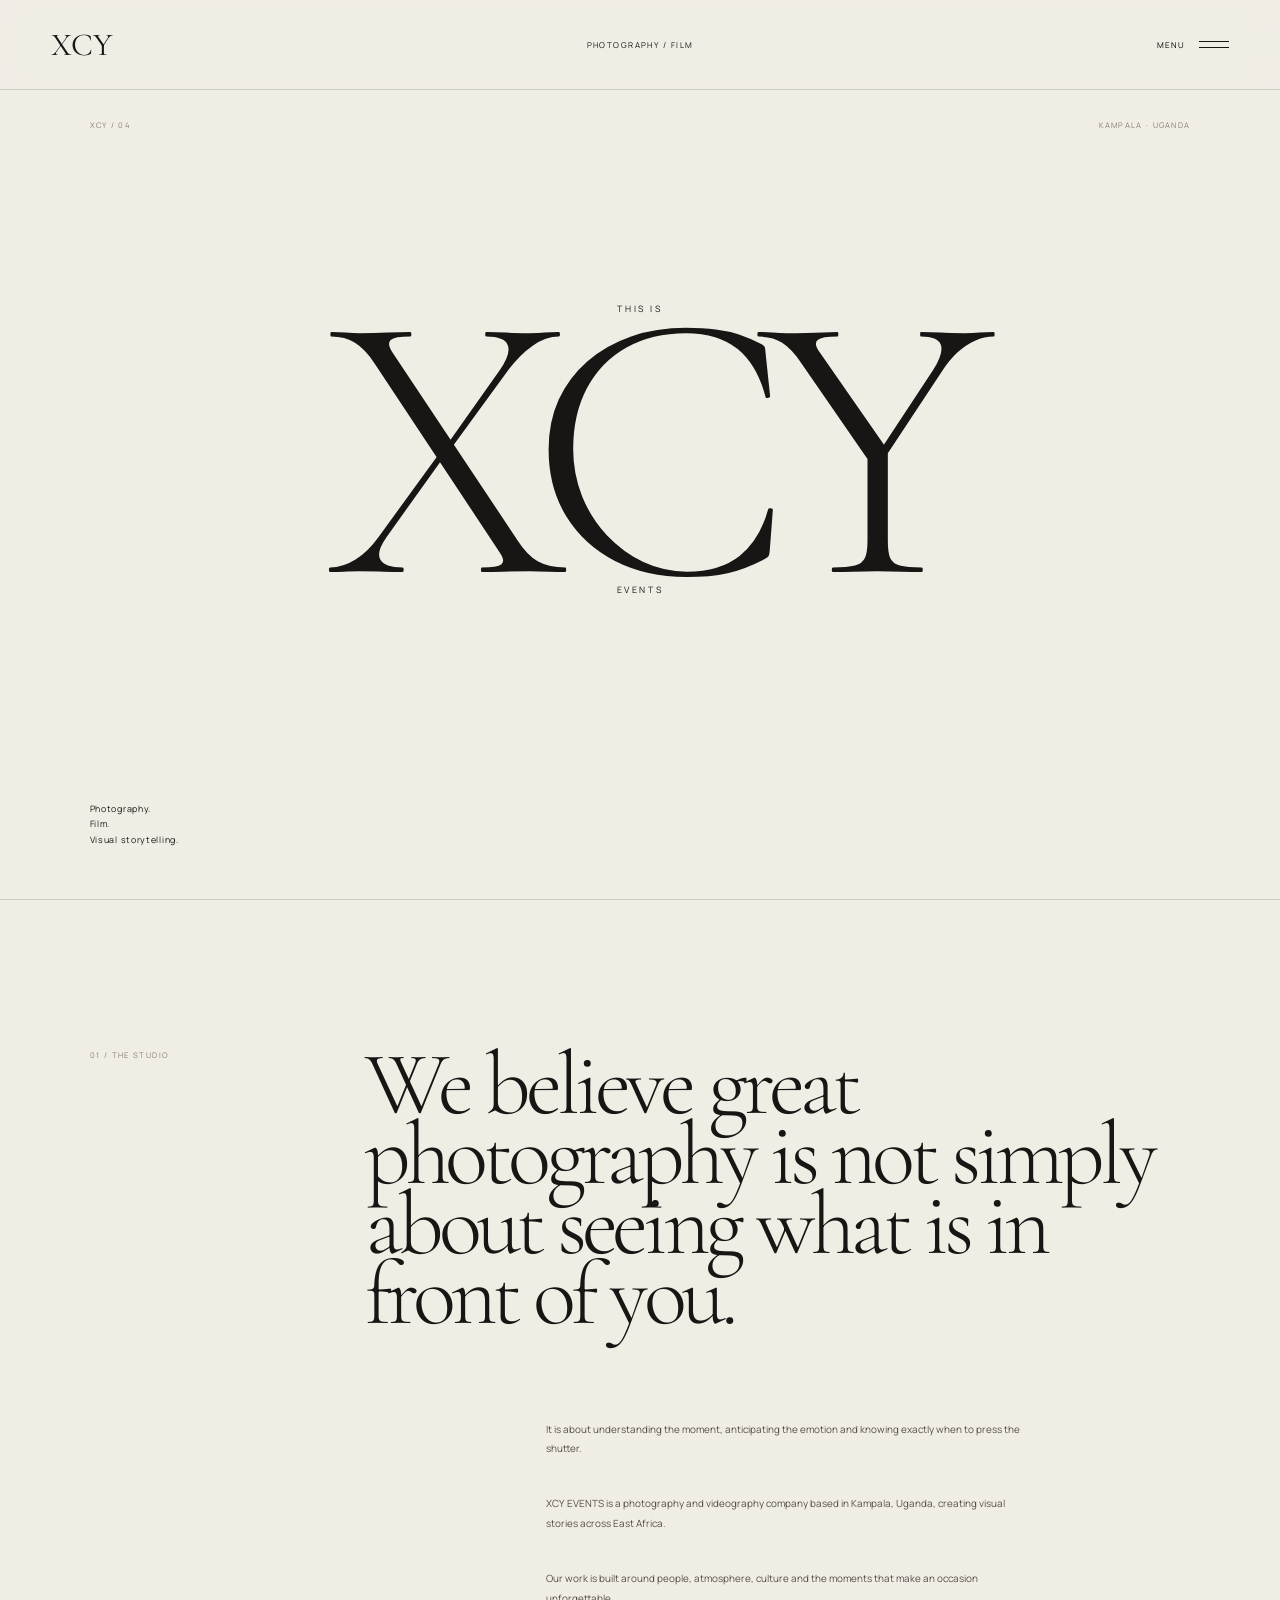
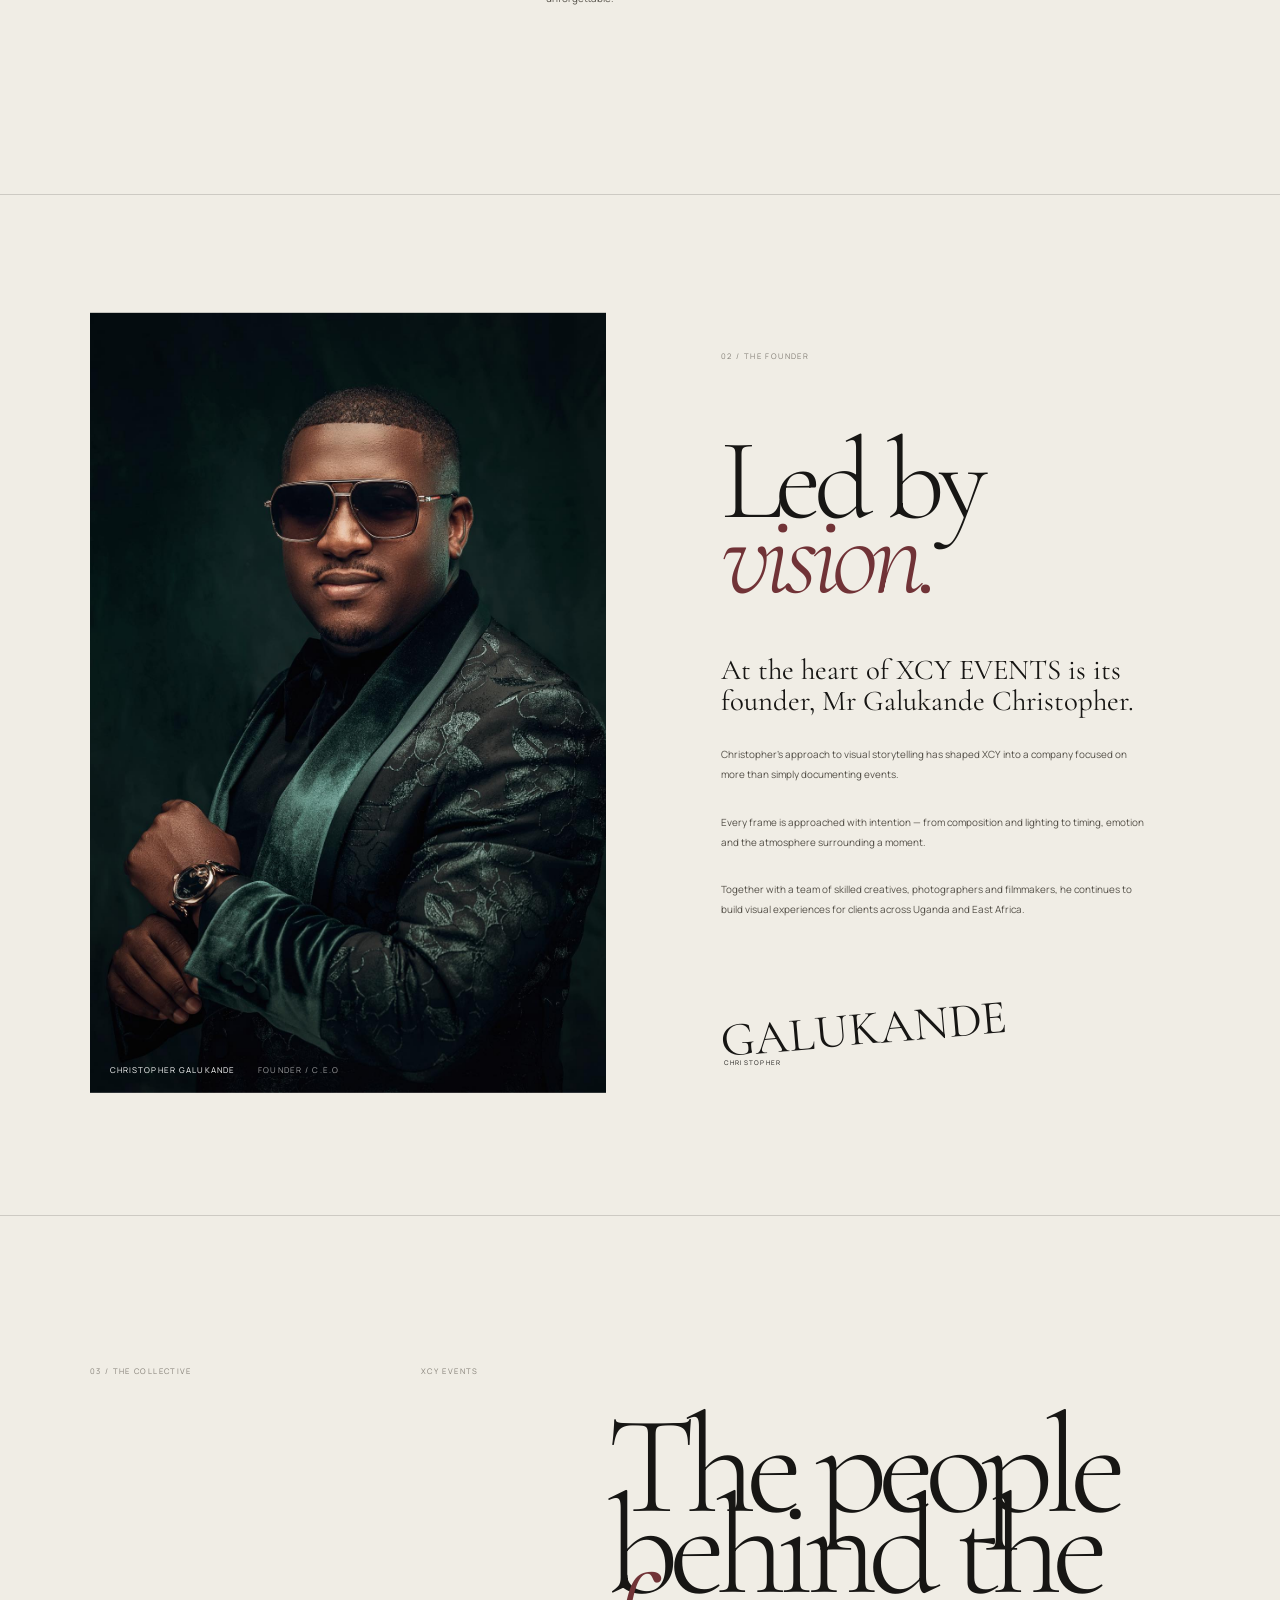
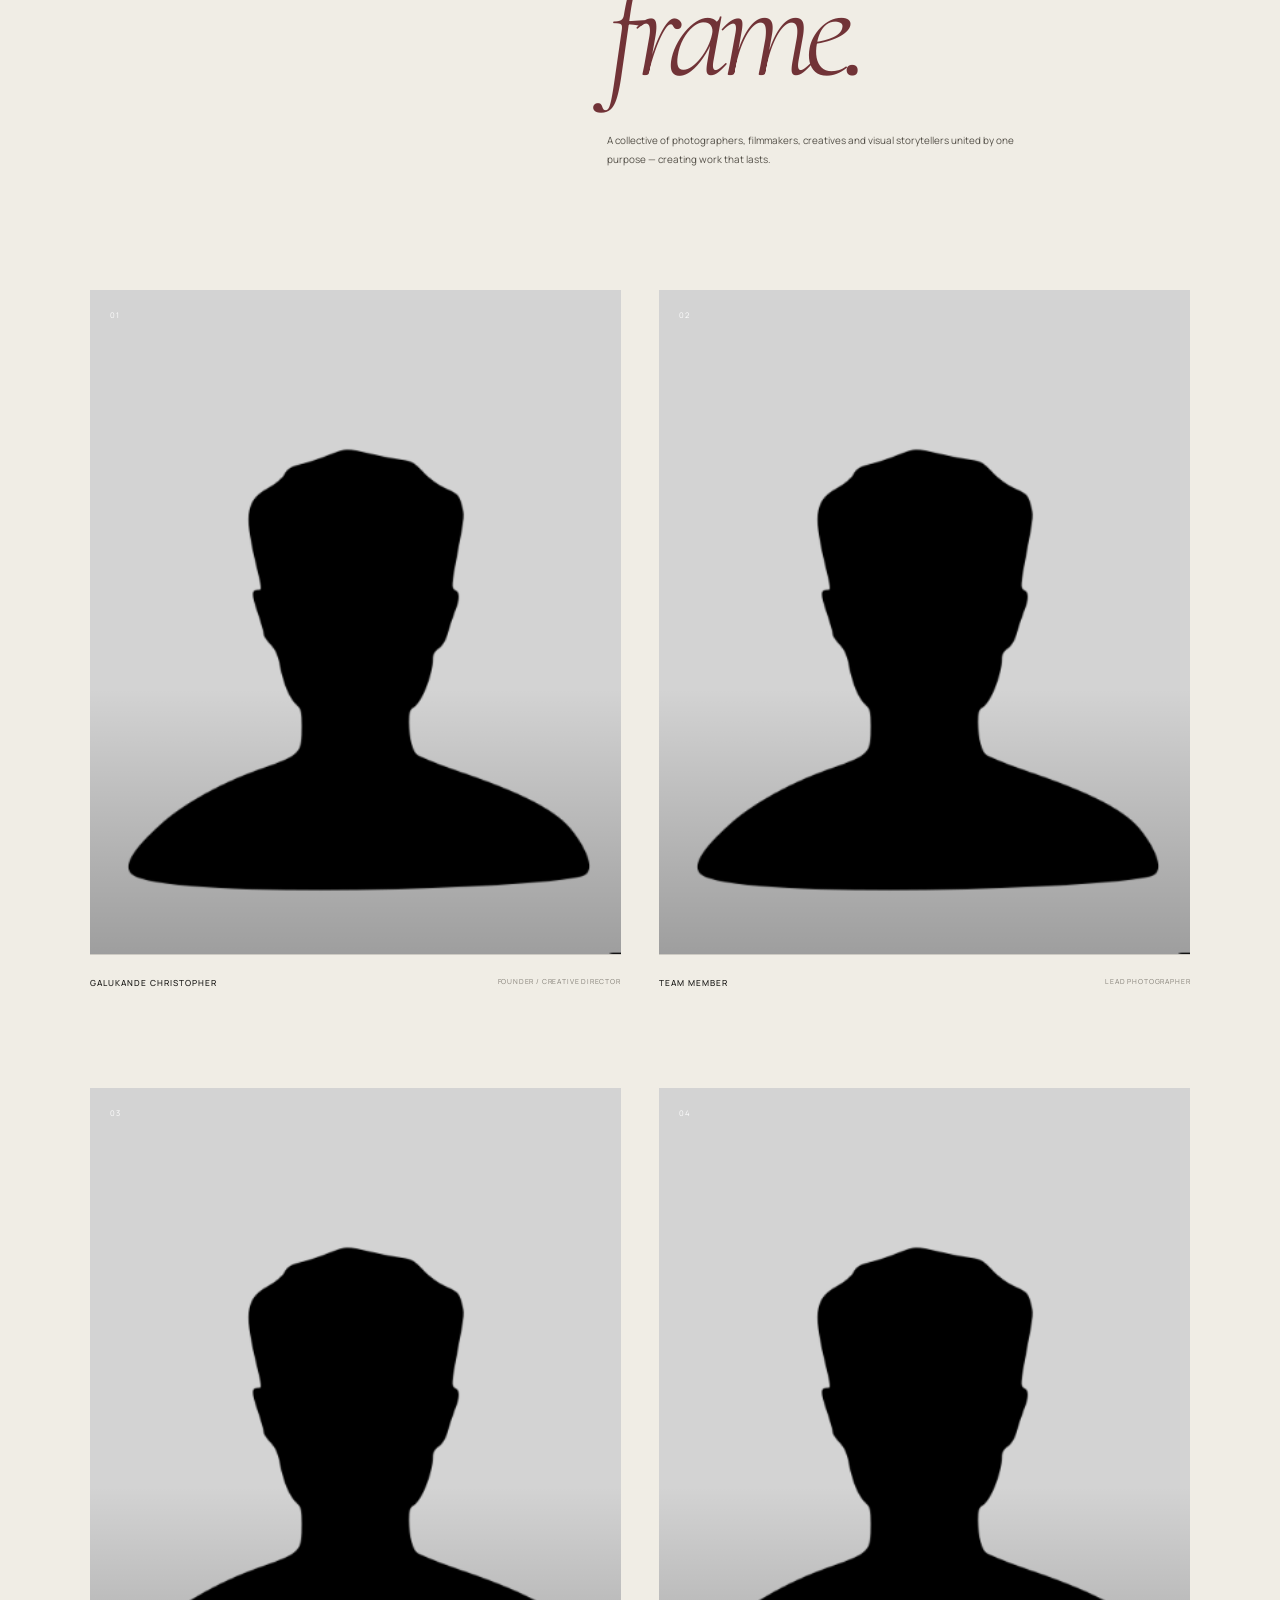
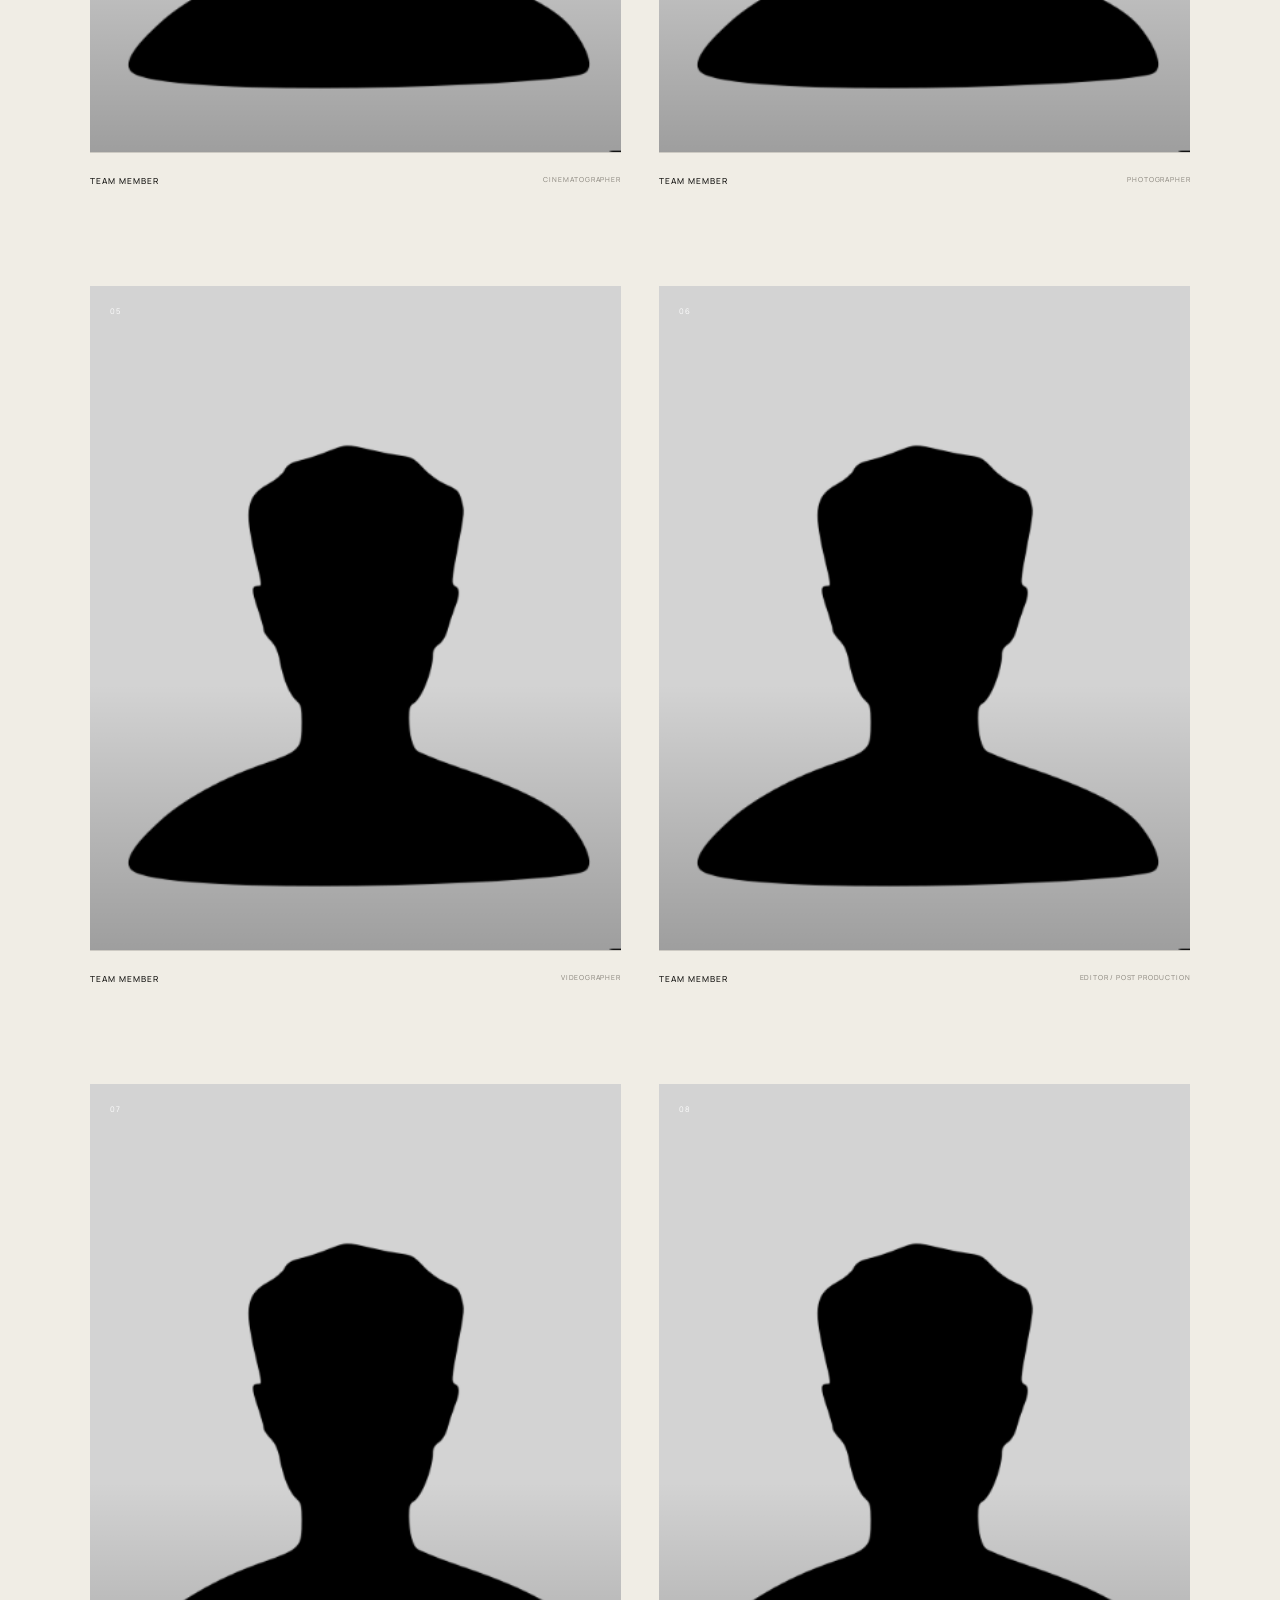
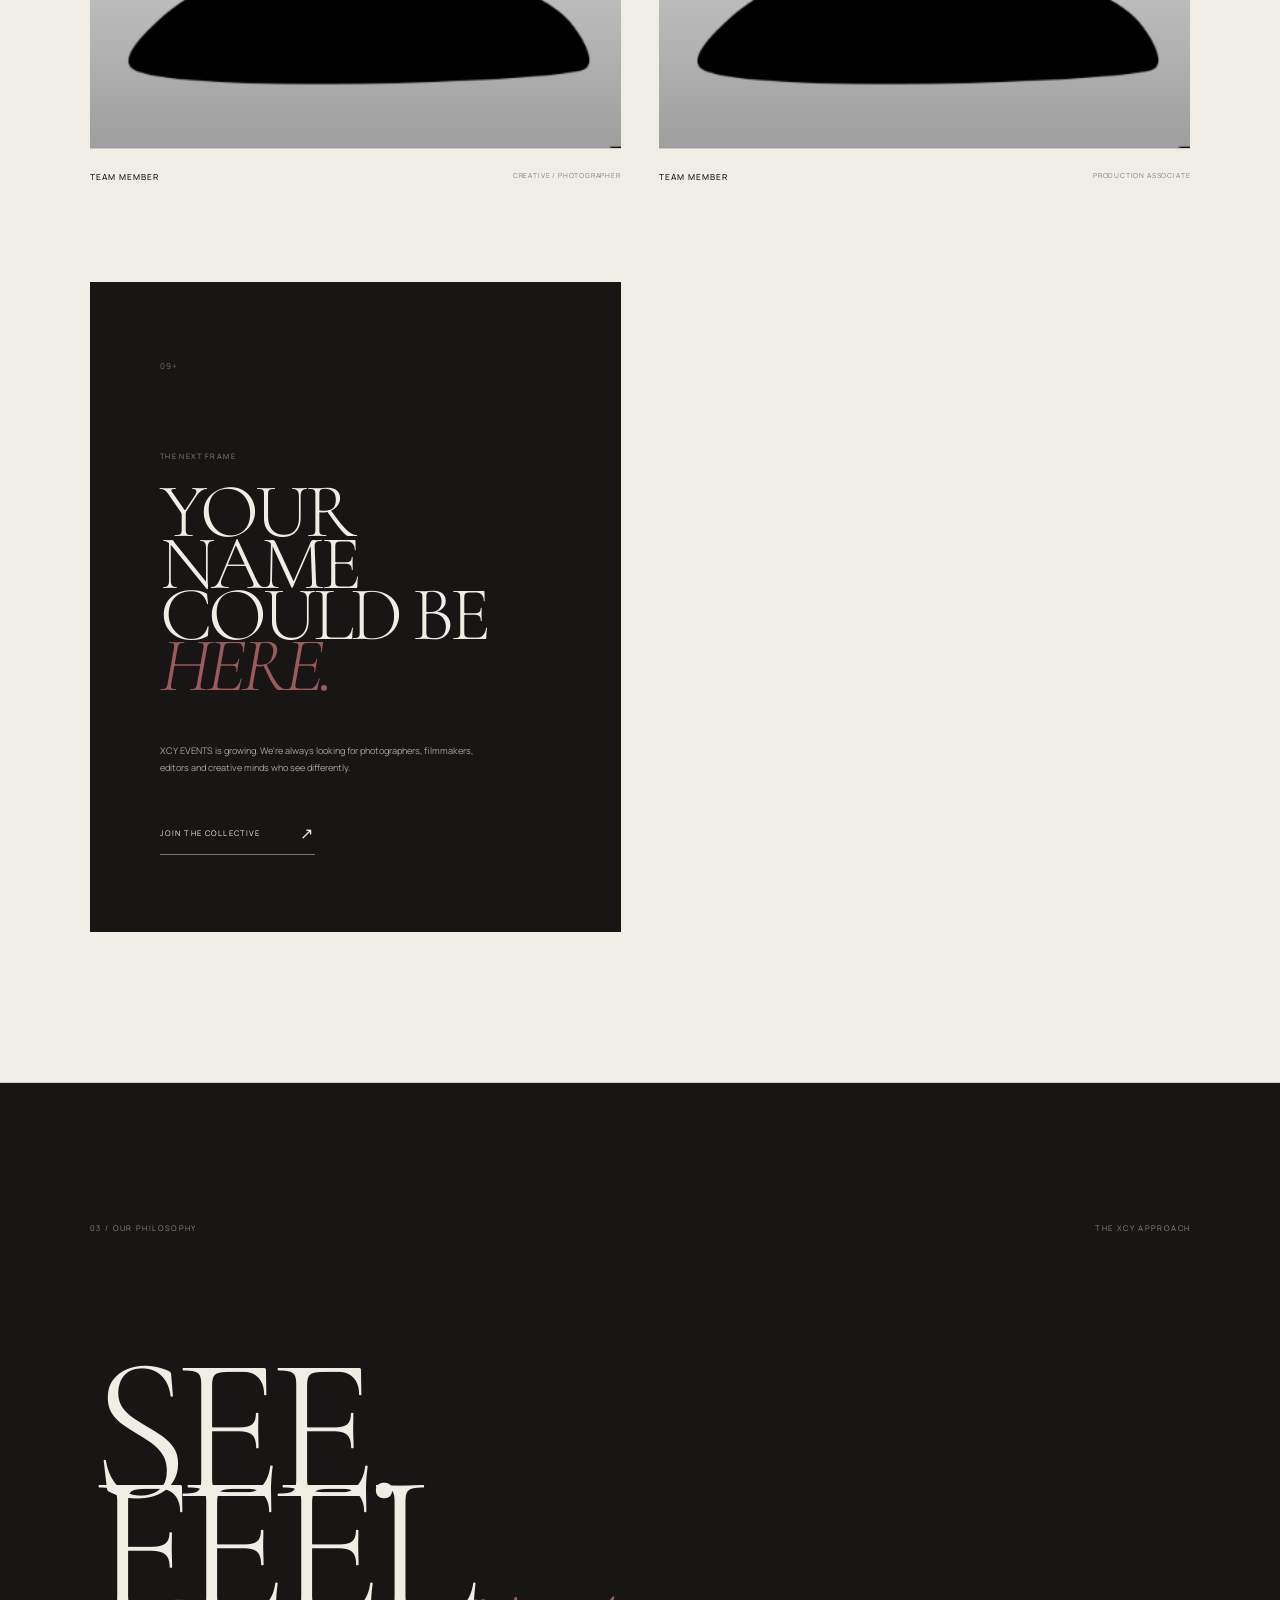
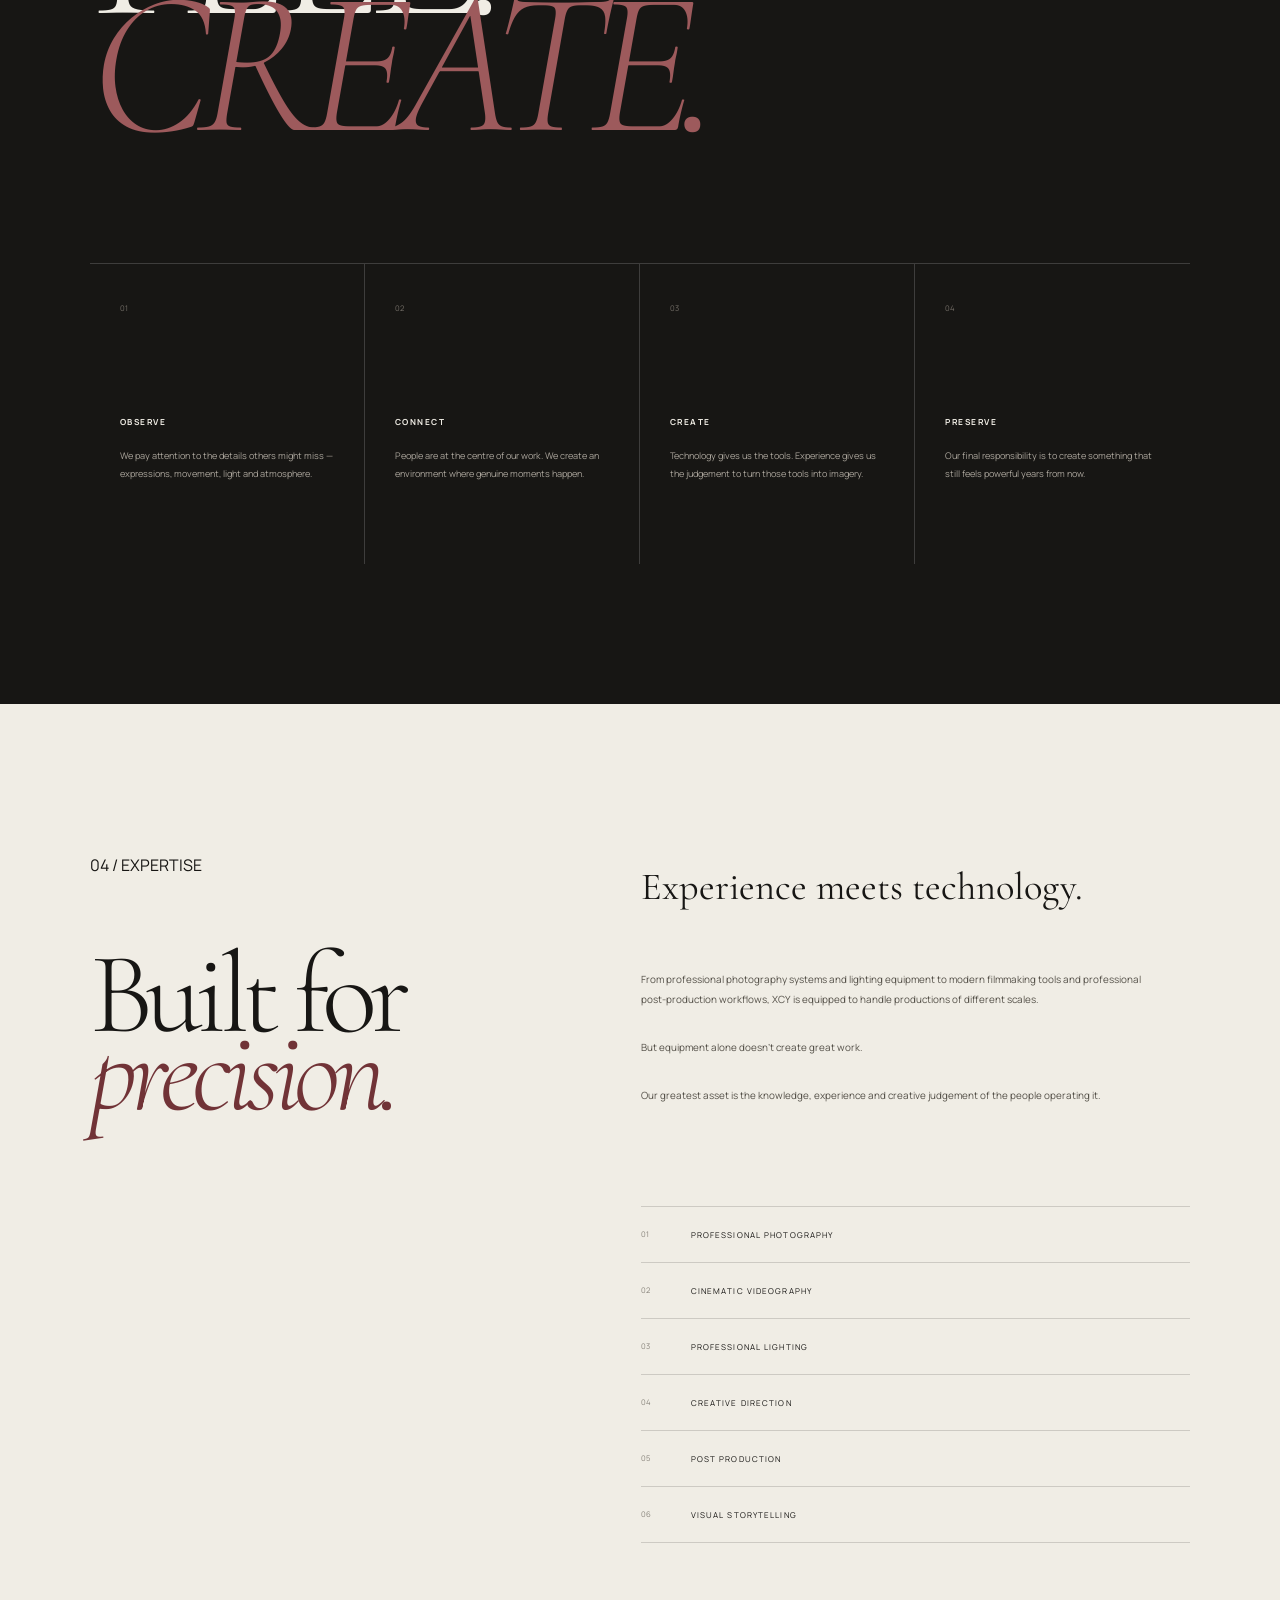
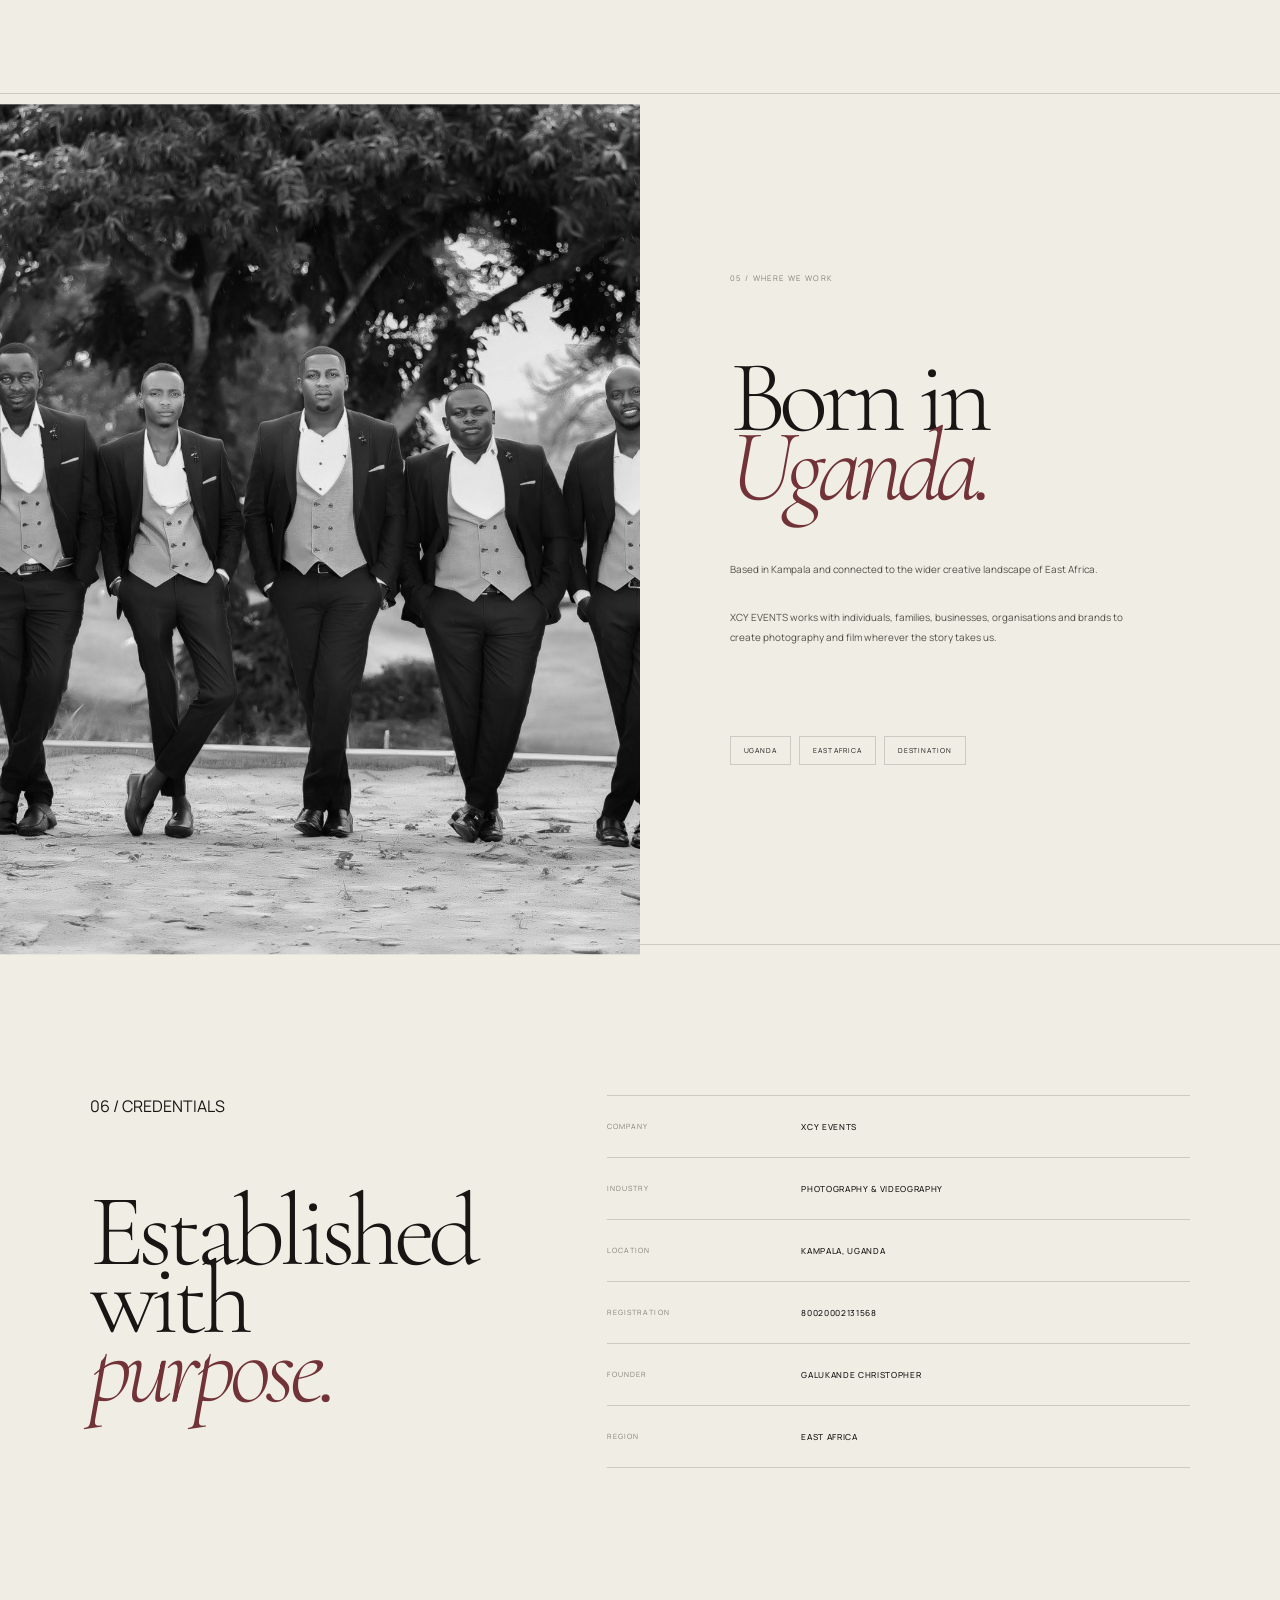
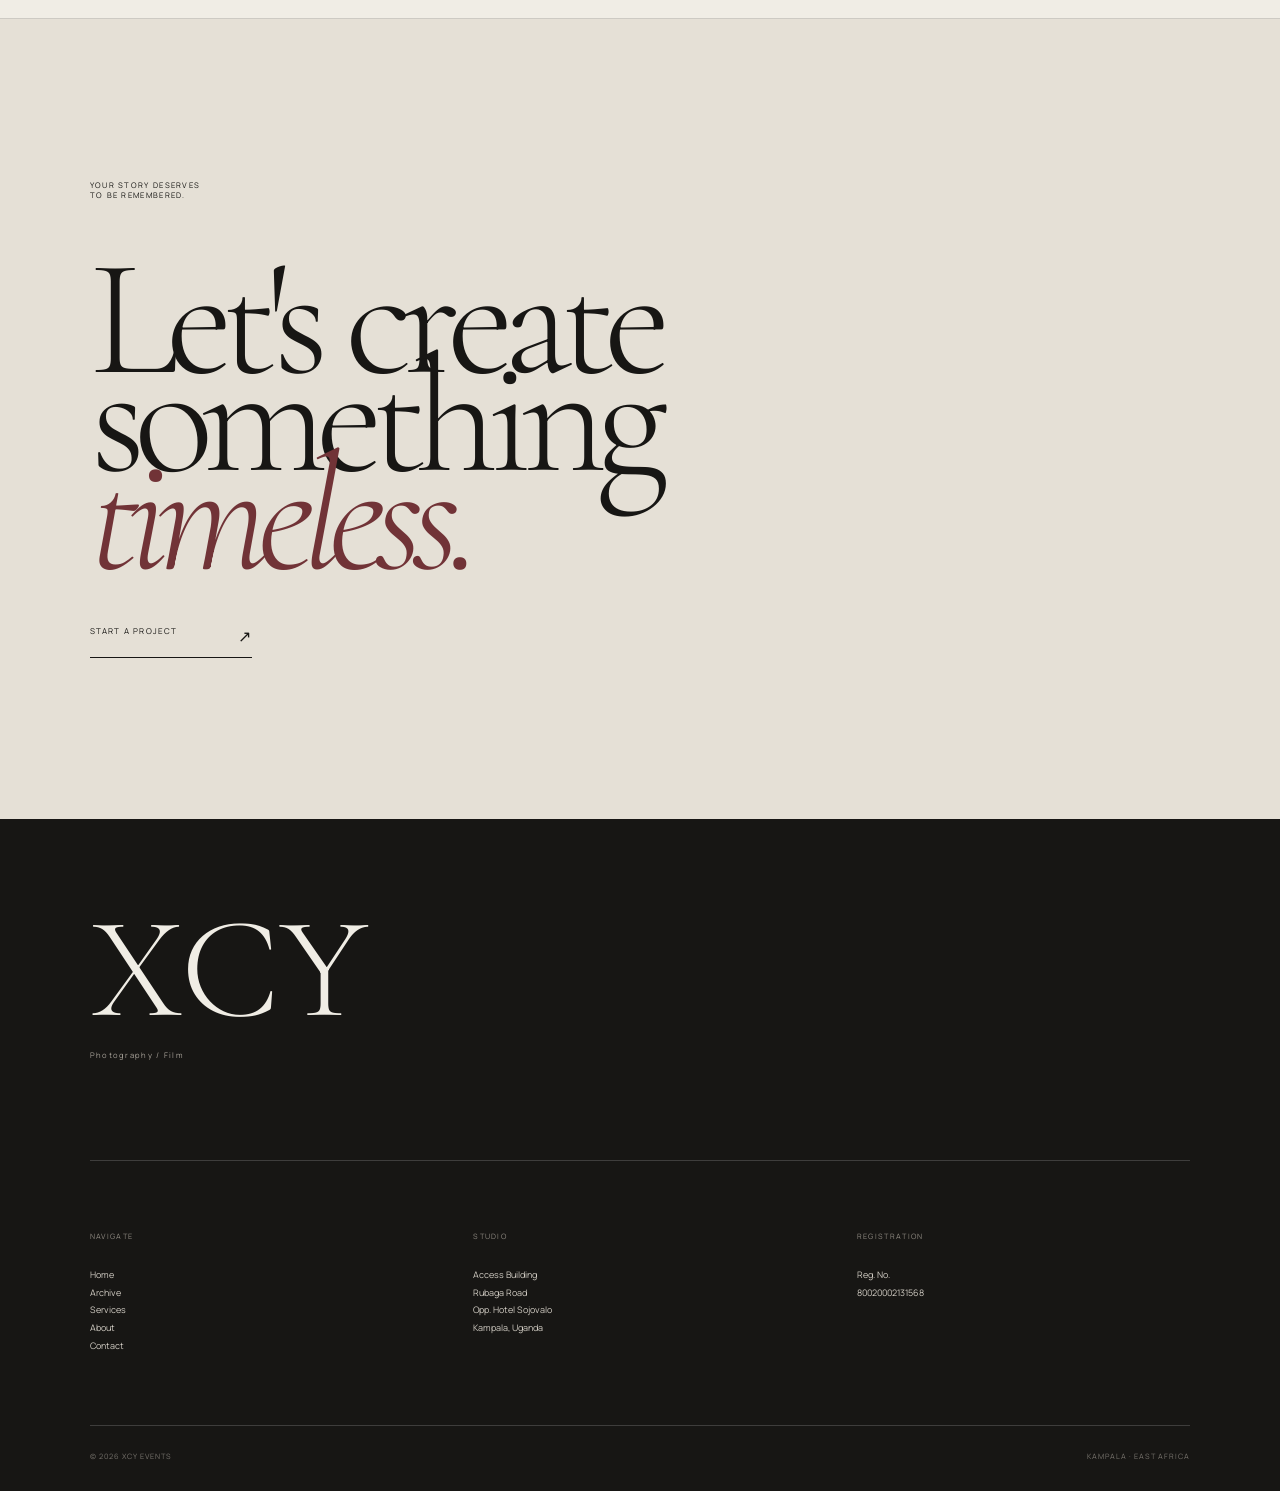
==== about.html @ 9da68d20 "Add files via upload" ====
<!DOCTYPE html>
<html lang="en">

<head>

    <meta charset="UTF-8">

    <meta
        name="viewport"
        content="width=device-width, initial-scale=1.0"
    >

    <title>XCY EVENTS — About</title>

    <meta
        name="description"
        content="Discover the story behind XCY EVENTS, a premium photography and videography company based in Kampala, Uganda and serving East Africa."
    >

    <!-- GOOGLE FONTS -->

    <link rel="preconnect" href="https://fonts.googleapis.com">

    <link
        rel="preconnect"
        href="https://fonts.gstatic.com"
        crossorigin
    >

    <link
        href="https://fonts.googleapis.com/css2?family=Cormorant+Garamond:wght@300;400;500;600&family=Manrope:wght@300;400;500;600&display=swap"
        rel="stylesheet"
    >

    <link
        rel="stylesheet"
        href="about.css"
    >

</head>


<body>


<!-- =====================================================
     HEADER
====================================================== -->

<header class="header">

    <a
        href="index.html"
        class="brand"
    >
        XCY
    </a>


    <div class="header-center">

        PHOTOGRAPHY / FILM

    </div>


    <button
        class="menu-button"
        id="menuButton"
    >

        <span>MENU</span>

        <div class="menu-icon">

            <i></i>
            <i></i>

        </div>

    </button>

</header>



<!-- =====================================================
     MENU
====================================================== -->

<div
    class="menu-panel"
    id="menuPanel"
>

    <div class="menu-inner">


        <div class="menu-top">

            <span>
                XCY EVENTS
            </span>


            <button id="closeMenu">

                CLOSE ×

            </button>

        </div>



        <nav>

            <a href="index.html">

                <small>01</small>

                Home

            </a>


            <a href="work.html">

                <small>02</small>

                Archive

            </a>


            <a href="services.html">

                <small>03</small>

                Services

            </a>


            <a href="about.html">

                <small>04</small>

                About

            </a>


            <a href="contact.html">

                <small>05</small>

                Contact

            </a>

        </nav>



        <div class="menu-bottom">

            <span>
                KAMPALA · UGANDA
            </span>


            <span>
                EAST AFRICA
            </span>

        </div>

    </div>

</div>



<main>


<!-- =====================================================
     HERO
====================================================== -->

<section class="about-hero">


    <div class="hero-index">

        XCY / 04

    </div>



    <div class="hero-location">

        KAMPALA · UGANDA

    </div>



    <div class="hero-title">

        <span>
            THIS IS
        </span>


        <h1>

            XCY

        </h1>


        <span>
            EVENTS

        </span>

    </div>



    <div class="hero-caption">

        <p>

            Photography.
            <br>

            Film.
            <br>

            Visual storytelling.

        </p>

    </div>


</section>



<!-- =====================================================
     STATEMENT
====================================================== -->

<section class="statement">


    <div class="statement-label">

        01 / THE STUDIO

    </div>


    <div class="statement-content">

        <p class="statement-lead">

            We believe great photography
            is not simply about seeing
            what is in front of you.

        </p>


        <p>

            It is about understanding the
            moment, anticipating the emotion
            and knowing exactly when to press
            the shutter.

        </p>


        <p>

            XCY EVENTS is a photography and
            videography company based in
            Kampala, Uganda, creating visual
            stories across East Africa.

        </p>


        <p>

            Our work is built around people,
            atmosphere, culture and the
            moments that make an occasion
            unforgettable.

        </p>

    </div>

</section>



<!-- =====================================================
     FOUNDER
====================================================== -->

<section class="founder">


    <div class="founder-image">

        <img
            src="images/galukande.jpg"
            alt="Christopher Galukande — Founder of XCY Events"
            loading="lazy"
        >


        <div class="image-caption">

            CHRISTOPHER GALUKANDE
            <span>
                FOUNDER / C.E.O
            </span>

        </div>

    </div>



    <div class="founder-copy">


        <span class="section-label">

            02 / THE FOUNDER

        </span>


        <h2>

            Led by
            <br>

            <em>vision.</em>

        </h2>


        <p class="founder-intro">

            At the heart of XCY EVENTS is
            its founder, Mr Galukande
            Christopher.

        </p>


        <p>

            Christopher's approach to visual
            storytelling has shaped XCY into
            a company focused on more than
            simply documenting events.

        </p>


        <p>

            Every frame is approached with
            intention — from composition and
            lighting to timing, emotion and
            the atmosphere surrounding a
            moment.

        </p>


        <p>

            Together with a team of skilled
            creatives, photographers and
            filmmakers, he continues to build
            visual experiences for clients
            across Uganda and East Africa.

        </p>


        <div class="founder-signature">

            GALUKANDE
            <span>
                CHRISTOPHER
            </span>

        </div>

    </div>

</section>















<!-- =====================================================
     THE TEAM
====================================================== -->

<section class="team">

    <div class="team-heading">

        <div class="team-heading-top">

            <span>
                03 / THE COLLECTIVE
            </span>

            <span>
                XCY EVENTS
            </span>

        </div>

        <h2>
            The people
            <br>
            behind the
            <br>
            <em>frame.</em>
        </h2>

        <p>
            A collective of photographers, filmmakers,
            creatives and visual storytellers united by
            one purpose — creating work that lasts.
        </p>

    </div>


    <div class="team-grid">


        <!-- MEMBER 01 -->

        <article class="team-member">

            <div class="team-photo">

                <img
                    src="images/person.png"
                    alt="XCY Events team member"
                    loading="lazy"
                >

                <span class="team-number">
                    01
                </span>

            </div>

            <div class="team-info">

                <h3>
                    GALUKANDE CHRISTOPHER
                </h3>

                <span>
                    FOUNDER / CREATIVE DIRECTOR
                </span>

            </div>

        </article>



        <!-- MEMBER 02 -->

        <article class="team-member">

            <div class="team-photo">

                <img
                    src="images/person.png"
                    alt="XCY Events team member"
                    loading="lazy"
                >

                <span class="team-number">
                    02
                </span>

            </div>

            <div class="team-info">

                <h3>
                    TEAM MEMBER
                </h3>

                <span>
                    LEAD PHOTOGRAPHER
                </span>

            </div>

        </article>



        <!-- MEMBER 03 -->

        <article class="team-member">

            <div class="team-photo">

                <img
                    src="images/person.png"
                    alt="XCY Events team member"
                    loading="lazy"
                >

                <span class="team-number">
                    03
                </span>

            </div>

            <div class="team-info">

                <h3>
                    TEAM MEMBER
                </h3>

                <span>
                    CINEMATOGRAPHER
                </span>

            </div>

        </article>



        <!-- MEMBER 04 -->

        <article class="team-member">

            <div class="team-photo">

                <img
                    src="images/person.png"
                    alt="XCY Events team member"
                    loading="lazy"
                >

                <span class="team-number">
                    04
                </span>

            </div>

            <div class="team-info">

                <h3>
                    TEAM MEMBER
                </h3>

                <span>
                    PHOTOGRAPHER
                </span>

            </div>

        </article>



        <!-- MEMBER 05 -->

        <article class="team-member">

            <div class="team-photo">

                <img
                    src="images/person.png"
                    alt="XCY Events team member"
                    loading="lazy"
                >

                <span class="team-number">
                    05
                </span>

            </div>

            <div class="team-info">

                <h3>
                    TEAM MEMBER
                </h3>

                <span>
                    VIDEOGRAPHER
                </span>

            </div>

        </article>



        <!-- MEMBER 06 -->

        <article class="team-member">

            <div class="team-photo">

                <img
                    src="images/person.png"
                    alt="XCY Events team member"
                    loading="lazy"
                >

                <span class="team-number">
                    06
                </span>

            </div>

            <div class="team-info">

                <h3>
                    TEAM MEMBER
                </h3>

                <span>
                    EDITOR / POST PRODUCTION
                </span>

            </div>

        </article>



        <!-- MEMBER 07 -->

        <article class="team-member">

            <div class="team-photo">

                <img
                    src="images/person.png"
                    alt="XCY Events team member"
                    loading="lazy"
                >

                <span class="team-number">
                    07
                </span>

            </div>

            <div class="team-info">

                <h3>
                    TEAM MEMBER
                </h3>

                <span>
                    CREATIVE / PHOTOGRAPHER
                </span>

            </div>

        </article>



        <!-- MEMBER 08 -->

        <article class="team-member">

            <div class="team-photo">

                <img
                    src="images/person.png"
                    alt="XCY Events team member"
                    loading="lazy"
                >

                <span class="team-number">
                    08
                </span>

            </div>

            <div class="team-info">

                <h3>
                    TEAM MEMBER
                </h3>

                <span>
                    PRODUCTION ASSOCIATE
                </span>

            </div>

        </article>



        <!-- RECRUITMENT CARD -->

        <article class="team-member team-recruit">

            <div class="recruit-inner">

                <span class="recruit-number">
                    09+
                </span>

                <span class="recruit-label">
                    THE NEXT FRAME
                </span>

                <h3>
                    YOUR
                    <br>
                    NAME
                    <br>
                    COULD BE
                    <br>
                    <em>HERE.</em>
                </h3>

                <p>
                    XCY EVENTS is growing.
                    We're always looking for
                    photographers, filmmakers,
                    editors and creative minds
                    who see differently.
                </p>

                <a href="contact.html">
                    JOIN THE COLLECTIVE
                    <span>↗</span>
                </a>

            </div>

        </article>

    </div>

</section>














<!-- =====================================================
     PHILOSOPHY
====================================================== -->

<section class="philosophy">


    <div class="philosophy-top">

        <span>
            03 / OUR PHILOSOPHY
        </span>


        <span>
            THE XCY APPROACH
        </span>

    </div>



    <div class="philosophy-title">

        <h2>

            SEE.
            <br>

            FEEL.
            <br>

            <em>CREATE.</em>

        </h2>

    </div>



    <div class="philosophy-grid">


        <div class="philosophy-item">

            <span>
                01
            </span>


            <h3>
                OBSERVE
            </h3>


            <p>

                We pay attention to the details
                others might miss — expressions,
                movement, light and atmosphere.

            </p>

        </div>



        <div class="philosophy-item">

            <span>
                02
            </span>


            <h3>
                CONNECT
            </h3>


            <p>

                People are at the centre of
                our work. We create an environment
                where genuine moments happen.

            </p>

        </div>



        <div class="philosophy-item">

            <span>
                03
            </span>


            <h3>
                CREATE
            </h3>


            <p>

                Technology gives us the tools.
                Experience gives us the judgement
                to turn those tools into imagery.

            </p>

        </div>



        <div class="philosophy-item">

            <span>
                04
            </span>


            <h3>
                PRESERVE
            </h3>


            <p>

                Our final responsibility is to
                create something that still feels
                powerful years from now.

            </p>

        </div>

    </div>

</section>



<!-- =====================================================
     EXPERTISE
====================================================== -->

<section class="expertise">


    <div class="expertise-header">

        <span>
            04 / EXPERTISE
        </span>


        <h2>

            Built for
            <br>

            <em>precision.</em>

        </h2>

    </div>



    <div class="expertise-content">


        <p class="expertise-lead">

            Experience meets technology.

        </p>


        <p>

            From professional photography systems
            and lighting equipment to modern
            filmmaking tools and professional
            post-production workflows, XCY is
            equipped to handle productions of
            different scales.

        </p>


        <p>

            But equipment alone doesn't create
            great work.

        </p>


        <p>

            Our greatest asset is the knowledge,
            experience and creative judgement
            of the people operating it.

        </p>



        <div class="expertise-list">

            <div>

                <span>01</span>

                <p>
                    PROFESSIONAL PHOTOGRAPHY
                </p>

            </div>


            <div>

                <span>02</span>

                <p>
                    CINEMATIC VIDEOGRAPHY
                </p>

            </div>


            <div>

                <span>03</span>

                <p>
                    PROFESSIONAL LIGHTING
                </p>

            </div>


            <div>

                <span>04</span>

                <p>
                    CREATIVE DIRECTION
                </p>

            </div>


            <div>

                <span>05</span>

                <p>
                    POST PRODUCTION
                </p>

            </div>


            <div>

                <span>06</span>

                <p>
                    VISUAL STORYTELLING
                </p>

            </div>

        </div>

    </div>

</section>



<!-- =====================================================
     EAST AFRICA
====================================================== -->

<section class="east-africa">


    <div class="africa-image">

        <img
            src="images/xcyteam.jpg"
            alt="XCY Events photography across East Africa"
            loading="lazy"
        >

    </div>



    <div class="africa-copy">


        <span class="section-label">

            05 / WHERE WE WORK

        </span>


        <h2>

            Born in
            <br>

            <em>Uganda.</em>

        </h2>


        <p>

            Based in Kampala and connected
            to the wider creative landscape
            of East Africa.

        </p>


        <p>

            XCY EVENTS works with individuals,
            families, businesses, organisations
            and brands to create photography
            and film wherever the story takes us.

        </p>


        <div class="africa-countries">

            <span>
                UGANDA
            </span>

            <span>
                EAST AFRICA
            </span>

            <span>
                DESTINATION
            </span>

        </div>

    </div>

</section>



<!-- =====================================================
     CREDENTIALS
====================================================== -->

<section class="credentials">


    <div class="credential-heading">

        <span>
            06 / CREDENTIALS
        </span>


        <h2>

            Established
            <br>

            with <em>purpose.</em>

        </h2>

    </div>



    <div class="credential-list">


        <div class="credential-row">

            <span>
                COMPANY
            </span>

            <strong>
                XCY EVENTS
            </strong>

        </div>


        <div class="credential-row">

            <span>
                INDUSTRY
            </span>

            <strong>
                PHOTOGRAPHY & VIDEOGRAPHY
            </strong>

        </div>


        <div class="credential-row">

            <span>
                LOCATION
            </span>

            <strong>
                KAMPALA, UGANDA
            </strong>

        </div>


        <div class="credential-row">

            <span>
                REGISTRATION
            </span>

            <strong>
                80020002131568
            </strong>

        </div>


        <div class="credential-row">

            <span>
                FOUNDER
            </span>

            <strong>
                GALUKANDE CHRISTOPHER
            </strong>

        </div>


        <div class="credential-row">

            <span>
                REGION
            </span>

            <strong>
                EAST AFRICA
            </strong>

        </div>

    </div>

</section>



<!-- =====================================================
     CLOSING
====================================================== -->

<section class="about-closing">


    <div class="closing-small">

        YOUR STORY DESERVES
        <br>
        TO BE REMEMBERED.

    </div>


    <h2>

        Let's create
        <br>

        something
        <br>

        <em>timeless.</em>

    </h2>


    <a
        href="contact.html"
        class="closing-link"
    >

        START A PROJECT

        <span>↗</span>

    </a>

</section>



<!-- =====================================================
     FOOTER
====================================================== -->

<footer class="footer">


    <div class="footer-brand">

        <h2>
            XCY
        </h2>


        <p>
            Photography / Film
        </p>

    </div>



    <div class="footer-columns">


        <div>

            <span>
                NAVIGATE
            </span>


            <a href="index.html">
                Home
            </a>


            <a href="work.html">
                Archive
            </a>


            <a href="services.html">
                Services
            </a>


            <a href="about.html">
                About
            </a>


            <a href="contact.html">
                Contact
            </a>

        </div>



        <div>

            <span>
                STUDIO
            </span>


            <p>

                Access Building
                <br>

                Rubaga Road
                <br>

                Opp. Hotel Sojovalo
                <br>

                Kampala, Uganda

            </p>

        </div>



        <div>

            <span>
                REGISTRATION
            </span>


            <p>

                Reg. No.
                <br>

                80020002131568

            </p>

        </div>

    </div>



    <div class="footer-bottom">

        <span>
            © 2026 XCY EVENTS
        </span>


        <span>
            KAMPALA · EAST AFRICA
        </span>

    </div>

</footer>


<script src="about.js"></script>

</body>

</html>
---- about.css ----
:root {

    --paper: #f0ede5;

    --paper-dark: #e5e0d6;

    --ink: #171614;

    --soft: #555149;

    --muted: #858078;

    --line: rgba(23,22,20,.16);

    --accent: #713337;

    --serif: "Cormorant Garamond", serif;

    --sans: "Manrope", sans-serif;

    --ease: cubic-bezier(.22,1,.36,1);

}


* {

    margin: 0;

    padding: 0;

    box-sizing: border-box;

}


html {

    scroll-behavior: smooth;

}


body {

    background: var(--paper);

    color: var(--ink);

    font-family: var(--sans);

    overflow-x: hidden;

}


body.no-scroll {

    overflow: hidden;

}


img {

    display: block;

    width: 100%;

}


a {

    color: inherit;

    text-decoration: none;

}


button {

    font-family: inherit;

}


/* =====================================================
   HEADER
===================================================== */

.header {

    position: fixed;

    top: 0;

    left: 0;

    width: 100%;

    height: 90px;

    padding: 0 4vw;

    display: grid;

    grid-template-columns: 1fr 1fr 1fr;

    align-items: center;

    background: rgba(240,237,229,.9);

    backdrop-filter: blur(15px);

    border-bottom: 1px solid var(--line);

    z-index: 1000;

}


.brand {

    font-family: var(--serif);

    font-size: 2rem;

}


.header-center {

    text-align: center;

    font-size: .5rem;

    letter-spacing: .18em;

}


.menu-button {

    justify-self: end;

    display: flex;

    align-items: center;

    gap: 14px;

    background: none;

    border: 0;

    cursor: pointer;

    font-size: .5rem;

    letter-spacing: .16em;

}


.menu-icon {

    width: 30px;

    display: flex;

    flex-direction: column;

    gap: 5px;

}


.menu-icon i {

    height: 1px;

    width: 100%;

    background: var(--ink);

}


/* =====================================================
   MENU
===================================================== */

.menu-panel {

    position: fixed;

    inset: 0;

    background: var(--ink);

    color: var(--paper);

    z-index: 3000;

    transform: translateY(-100%);

    transition: transform .8s var(--ease);

}


.menu-panel.open {

    transform: translateY(0);

}


.menu-inner {

    height: 100%;

    padding: 35px 5vw;

    display: flex;

    flex-direction: column;

}


.menu-top {

    display: flex;

    justify-content: space-between;

    font-size: .5rem;

    letter-spacing: .17em;

}


.menu-top button {

    color: var(--paper);

    background: none;

    border: 0;

    cursor: pointer;

}


.menu-panel nav {

    margin: auto 0;

}


.menu-panel nav a {

    display: flex;

    align-items: baseline;

    gap: 20px;

    width: max-content;

    font-family: var(--serif);

    font-size: clamp(4rem,8vw,8rem);

    font-weight: 300;

    line-height: .82;

}


.menu-panel nav a:hover {

    color: #aaa39b;

}


.menu-panel nav small {

    font-family: var(--sans);

    font-size: .5rem;

    color: #88827b;

}


.menu-bottom {

    display: flex;

    justify-content: space-between;

    font-size: .47rem;

    letter-spacing: .16em;

    color: #8b867e;

}


/* =====================================================
   HERO
===================================================== */

.about-hero {

    height: 100vh;

    min-height: 700px;

    position: relative;

    display: flex;

    align-items: center;

    justify-content: center;

    overflow: hidden;

    border-bottom: 1px solid var(--line);

}


.hero-index,
.hero-location {

    position: absolute;

    top: 120px;

    font-size: .48rem;

    letter-spacing: .17em;

    color: var(--muted);

}


.hero-index {

    left: 7vw;

}


.hero-location {

    right: 7vw;

}


.hero-title {

    text-align: center;

    display: flex;

    flex-direction: column;

    align-items: center;

}


.hero-title span {

    font-size: .55rem;

    letter-spacing: .3em;

}


.hero-title h1 {

    margin: 10px 0;

    font-family: var(--serif);

    font-size: clamp(13rem,30vw,36rem);

    font-weight: 300;

    line-height: .65;

    letter-spacing: -.09em;

}


.hero-caption {

    position: absolute;

    left: 7vw;

    bottom: 50px;

}


.hero-caption p {

    font-size: .55rem;

    line-height: 1.8;

    letter-spacing: .08em;

}


/* =====================================================
   STATEMENT
===================================================== */

.statement {

    min-height: 750px;

    padding: 150px 7vw;

    display: grid;

    grid-template-columns: 1fr 3fr;

    border-bottom: 1px solid var(--line);

}


.statement-label,
.section-label {

    font-size: .48rem;

    letter-spacing: .18em;

    color: var(--muted);

}


.statement-content {

    max-width: 850px;

}


.statement-lead {

    font-family: var(--serif);

    font-size: clamp(4rem,7vw,8rem);

    font-weight: 300;

    line-height: .78;

    letter-spacing: -.055em;

    margin-bottom: 90px;

}


.statement-content > p:not(.statement-lead) {

    max-width: 480px;

    margin-bottom: 35px;

    margin-left: 22%;

    color: var(--soft);

    font-size: .62rem;

    line-height: 2;

}


/* =====================================================
   FOUNDER
===================================================== */

.founder {

    padding: 120px 7vw;

    display: grid;

    grid-template-columns: 1.1fr 1fr;

    gap: 9vw;

    border-bottom: 1px solid var(--line);

}


.founder-image {

    position: relative;

}


.founder-image img {

    height: 780px;

    object-fit: cover;

}


.image-caption {

    position: absolute;

    left: 20px;

    bottom: 20px;

    color: white;

    font-size: .5rem;

    letter-spacing: .14em;

}


.image-caption span {

    margin-left: 20px;

    color: rgba(255,255,255,.6);

}


.founder-copy {

    align-self: center;

}


.founder-copy h2 {

    margin: 80px 0 60px;

    font-family: var(--serif);

    font-size: clamp(5rem,9vw,10rem);

    font-weight: 300;

    line-height: .65;

    letter-spacing: -.06em;

}


.founder-copy h2 em {

    color: var(--accent);

}


.founder-copy p {

    max-width: 430px;

    margin-bottom: 28px;

    color: var(--soft);

    font-size: .62rem;

    line-height: 2;

}


.founder-copy .founder-intro {

    color: var(--ink);

    font-family: var(--serif);

    font-size: 1.8rem;

    line-height: 1.1;

}


.founder-signature {

    margin-top: 80px;

    font-family: var(--serif);

    font-size: 3rem;

    transform: rotate(-5deg);

    width: max-content;

}


.founder-signature span {

    display: block;

    font-family: var(--sans);

    font-size: .4rem;

    letter-spacing: .2em;

    transform: rotate(5deg);

}


/* =====================================================
   PHILOSOPHY
===================================================== */

.philosophy {

    padding: 140px 7vw;

    background: var(--ink);

    color: var(--paper);

}


.philosophy-top {

    display: flex;

    justify-content: space-between;

    color: #8c877f;

    font-size: .48rem;

    letter-spacing: .18em;

}


.philosophy-title {

    padding: 140px 0;

}


.philosophy-title h2 {

    font-family: var(--serif);

    font-size: clamp(7rem,16vw,17rem);

    font-weight: 300;

    line-height: .57;

    letter-spacing: -.07em;

}


.philosophy-title em {

    color: #9d5a5c;

}


.philosophy-grid {

    display: grid;

    grid-template-columns: repeat(4,1fr);

    border-top: 1px solid rgba(255,255,255,.17);

}


.philosophy-item {

    min-height: 300px;

    padding: 30px;

    border-right: 1px solid rgba(255,255,255,.17);

}


.philosophy-item:last-child {

    border-right: 0;

}


.philosophy-item > span {

    font-size: .48rem;

    color: #77716a;

}


.philosophy-item h3 {

    margin-top: 100px;

    font-size: .52rem;

    letter-spacing: .18em;

}


.philosophy-item p {

    margin-top: 20px;

    color: #aaa49b;

    font-size: .57rem;

    line-height: 1.9;

}


/* =====================================================
   EXPERTISE
===================================================== */

.expertise {

    padding: 150px 7vw;

    display: grid;

    grid-template-columns: 1fr 1.3fr;

    gap: 10vw;

    border-bottom: 1px solid var(--line);

}


.expertise-header h2 {

    margin-top: 80px;

    font-family: var(--serif);

    font-size: clamp(5rem,9vw,10rem);

    font-weight: 300;

    line-height: .67;

    letter-spacing: -.06em;

}


.expertise-header h2 em {

    color: var(--accent);

}


.expertise-content {

    padding-top: 10px;

}


.expertise-lead {

    font-family: var(--serif);

    font-size: 2.4rem;

    margin-bottom: 60px;

}


.expertise-content > p:not(.expertise-lead) {

    max-width: 500px;

    margin-bottom: 28px;

    color: var(--soft);

    font-size: .62rem;

    line-height: 2;

}


.expertise-list {

    margin-top: 100px;

    border-top: 1px solid var(--line);

}


.expertise-list div {

    padding: 22px 0;

    display: grid;

    grid-template-columns: 50px 1fr;

    border-bottom: 1px solid var(--line);

}


.expertise-list span {

    font-size: .48rem;

    color: var(--muted);

}


.expertise-list p {

    font-size: .5rem;

    letter-spacing: .14em;

}


/* =====================================================
   EAST AFRICA
===================================================== */

.east-africa {

    min-height: 850px;

    display: grid;

    grid-template-columns: 1fr 1fr;

    border-bottom: 1px solid var(--line);

}


.africa-image {

    min-height: 850px;

}


.africa-image img {

    height: 100%;

    object-fit: cover;

    filter: grayscale(100%);

}


.africa-copy {

    padding: 120px 7vw;

    display: flex;

    flex-direction: column;

    justify-content: center;

}


.africa-copy h2 {

    margin: 80px 0 60px;

    font-family: var(--serif);

    font-size: clamp(5rem,8vw,9rem);

    font-weight: 300;

    line-height: .67;

    letter-spacing: -.06em;

}


.africa-copy h2 em {

    color: var(--accent);

}


.africa-copy > p {

    max-width: 400px;

    margin-bottom: 28px;

    color: var(--soft);

    font-size: .62rem;

    line-height: 2;

}


.africa-countries {

    margin-top: 60px;

    display: flex;

    flex-wrap: wrap;

    gap: 8px;

}


.africa-countries span {

    padding: 9px 13px;

    border: 1px solid var(--line);

    font-size: .43rem;

    letter-spacing: .13em;

}


/* =====================================================
   CREDENTIALS
===================================================== */

.credentials {

    padding: 150px 7vw;

    display: grid;

    grid-template-columns: 1fr 1.5fr;

    gap: 10vw;

    border-bottom: 1px solid var(--line);

}


.credential-heading h2 {

    margin-top: 80px;

    font-family: var(--serif);

    font-size: clamp(5rem,8vw,9rem);

    font-weight: 300;

    line-height: .67;

    letter-spacing: -.06em;

}


.credential-heading h2 em {

    color: var(--accent);

}


.credential-list {

    border-top: 1px solid var(--line);

}


.credential-row {

    padding: 25px 0;

    display: grid;

    grid-template-columns: 1fr 2fr;

    border-bottom: 1px solid var(--line);

}


.credential-row span {

    font-size: .45rem;

    color: var(--muted);

    letter-spacing: .15em;

}


.credential-row strong {

    font-size: .52rem;

    font-weight: 500;

    letter-spacing: .08em;

}


/* =====================================================
   CLOSING
===================================================== */

.about-closing {

    min-height: 800px;

    padding: 140px 7vw;

    display: flex;

    flex-direction: column;

    justify-content: center;

    background: var(--paper-dark);

}


.closing-small {

    font-size: .48rem;

    letter-spacing: .17em;

}


.about-closing h2 {

    margin: 70px 0 60px;

    font-family: var(--serif);

    font-size: clamp(6rem,13vw,15rem);

    font-weight: 300;

    line-height: .59;

    letter-spacing: -.07em;

}


.about-closing h2 em {

    color: var(--accent);

}


.closing-link {

    width: max-content;

    padding-bottom: 10px;

    display: flex;

    gap: 60px;

    border-bottom: 1px solid var(--ink);

    font-size: .5rem;

    letter-spacing: .15em;

}


.closing-link span {

    font-size: 1rem;

}


/* =====================================================
   FOOTER
===================================================== */

.footer {

    padding: 100px 7vw 30px;

    background: var(--ink);

    color: var(--paper);

}


.footer-brand {

    padding-bottom: 100px;

    border-bottom: 1px solid rgba(255,255,255,.17);

}


.footer-brand h2 {

    font-family: var(--serif);

    font-size: 9rem;

    font-weight: 300;

    line-height: .7;

}


.footer-brand p {

    margin-top: 30px;

    color: #aaa49b;

    font-size: .48rem;

    letter-spacing: .17em;

}


.footer-columns {

    padding: 70px 0;

    display: grid;

    grid-template-columns: repeat(3,1fr);

    gap: 50px;

    border-bottom: 1px solid rgba(255,255,255,.17);

}


.footer-columns div {

    display: flex;

    flex-direction: column;

    align-items: flex-start;

}


.footer-columns span {

    margin-bottom: 25px;

    color: #8e8981;

    font-size: .46rem;

    letter-spacing: .18em;

}


.footer-columns a,
.footer-columns p {

    color: #d3cec5;

    font-size: .56rem;

    line-height: 2;

}


.footer-bottom {

    padding-top: 25px;

    display: flex;

    justify-content: space-between;

    color: #77736d;

    font-size: .46rem;

    letter-spacing: .14em;

}






























/* =====================================================
   TEAM / CREATIVE COLLECTIVE
===================================================== */

.team {

    padding: 150px 7vw;

    background: var(--paper);

    border-bottom: 1px solid var(--line);

}


.team-heading {

    display: grid;

    grid-template-columns: 1fr 1.5fr;

    column-gap: 10vw;

    margin-bottom: 120px;

}


.team-heading-top {

    display: flex;

    justify-content: space-between;

    align-self: start;

    font-size: .48rem;

    letter-spacing: .18em;

    color: var(--muted);

}


.team-heading h2 {

    grid-column: 2;

    margin-top: 60px;

    font-family: var(--serif);

    font-size: clamp(6rem, 11vw, 13rem);

    font-weight: 300;

    line-height: .58;

    letter-spacing: -.07em;

}


.team-heading h2 em {

    color: var(--accent);

}


.team-heading p {

    grid-column: 2;

    max-width: 430px;

    margin-top: 60px;

    color: var(--soft);

    font-size: .62rem;

    line-height: 2;

}


/* =====================================================
   TEAM GRID
===================================================== */

.team-grid {

    display: grid;

    grid-template-columns: repeat(2, 1fr);

    column-gap: 3vw;

    row-gap: 100px;

}


/* =====================================================
   TEAM MEMBER
===================================================== */

.team-member {

    position: relative;

}


.team-photo {

    position: relative;

    overflow: hidden;

    background: var(--paper-dark);

}


.team-photo::after {

    content: "";

    position: absolute;

    inset: 0;

    background: linear-gradient(
        to bottom,
        transparent 60%,
        rgba(0,0,0,.25)
    );

    pointer-events: none;

}


.team-photo img {

    width: 100%;

    aspect-ratio: 4 / 5;

    object-fit: cover;

    filter: grayscale(100%);

    transition:
        transform 1.2s var(--ease),
        filter 1.2s var(--ease);

}


.team-member:hover
.team-photo img {

    transform: scale(1.035);

    filter: grayscale(0%);

}


.team-number {

    position: absolute;

    z-index: 2;

    top: 20px;

    left: 20px;

    color: white;

    font-size: .48rem;

    letter-spacing: .12em;

}


.team-info {

    padding-top: 22px;

    display: flex;

    justify-content: space-between;

    gap: 30px;

    border-top: 1px solid var(--line);

}


.team-info h3 {

    font-size: .52rem;

    font-weight: 500;

    letter-spacing: .12em;

}


.team-info span {

    color: var(--muted);

    font-size: .43rem;

    letter-spacing: .12em;

    text-align: right;

}


/* =====================================================
   RECRUITMENT CARD
===================================================== */

.team-recruit {

    min-height: 650px;

    background: var(--ink);

    color: var(--paper);

    display: flex;

    align-items: center;

    justify-content: center;

    padding: 70px;

}


.recruit-inner {

    width: 100%;

}


.recruit-number {

    display: block;

    color: #77716a;

    font-size: .5rem;

    letter-spacing: .16em;

}


.recruit-label {

    display: block;

    margin-top: 80px;

    color: #88827a;

    font-size: .46rem;

    letter-spacing: .2em;

}


.recruit-inner h3 {

    margin-top: 25px;

    font-family: var(--serif);

    font-size: clamp(4rem, 6vw, 7rem);

    font-weight: 300;

    line-height: .67;

    letter-spacing: -.055em;

}


.recruit-inner h3 em {

    color: #9d5a5c;

}


.recruit-inner p {

    max-width: 340px;

    margin-top: 50px;

    color: #aaa49b;

    font-size: .57rem;

    line-height: 1.9;

}


.recruit-inner a {

    margin-top: 45px;

    width: max-content;

    padding-bottom: 10px;

    display: flex;

    align-items: center;

    gap: 40px;

    border-bottom: 1px solid rgba(255,255,255,.4);

    font-size: .48rem;

    letter-spacing: .15em;

    transition: gap .5s var(--ease);

}


.recruit-inner a:hover {

    gap: 60px;

}


.recruit-inner a span {

    font-size: 1rem;

}



















/* =====================================================
   MOBILE
===================================================== */

@media(max-width:850px) {




    .header {

        grid-template-columns: 1fr 1fr;

    }


    .header-center {

        display: none;

    }


    .about-hero {

        min-height: 650px;

    }


    .hero-title h1 {

        font-size: 45vw;

    }


    .statement,
    .expertise,
    .credentials {

        display: block;

        padding: 100px 7vw;

    }


    .statement-label {

        margin-bottom: 70px;

    }


    .statement-content > p:not(.statement-lead) {

        margin-left: 0;

    }


    .statement-lead {

        font-size: 17vw;

        margin-bottom: 70px;

    }


    .founder {

        display: block;

        padding: 80px 7vw;

    }


    .founder-image img {

        height: 600px;

    }


    .founder-copy {

        margin-top: 100px;

    }


    .founder-copy h2 {

        margin: 60px 0;

        font-size: 20vw;

    }


    .philosophy {

        padding: 100px 7vw;

    }


    .philosophy-top {

        gap: 30px;

    }


    .philosophy-title {

        padding: 100px 0;

    }


    .philosophy-title h2 {

        font-size: 20vw;

    }


    .philosophy-grid {

        grid-template-columns: 1fr 1fr;

    }


    .philosophy-item {

        min-height: 270px;

        padding: 20px;

        border-bottom: 1px solid rgba(255,255,255,.17);

    }


    .philosophy-item:nth-child(2) {

        border-right: 0;

    }


    .east-africa {

        display: block;

    }


    .africa-image {

        min-height: 550px;

    }


    .africa-copy {

        min-height: 650px;

        padding: 90px 7vw;

    }


    .africa-copy h2 {

        font-size: 20vw;

    }


    .credential-row {

        grid-template-columns: 1fr 2fr;

    }


    .credential-heading {

        margin-bottom: 90px;

    }


    .credential-heading h2 {

        font-size: 18vw;

    }


    .about-closing {

        min-height: 650px;

    }


    .about-closing h2 {

        font-size: 19vw;

    }


    .footer-brand h2 {

        font-size: 7rem;

    }


    .footer-columns {

        grid-template-columns: 1fr 1fr;

    }


    .footer-bottom {

        flex-direction: column;

        gap: 15px;

    }


    .team {

    padding: 100px 7vw;

}


.team-heading {

    display: block;

    margin-bottom: 80px;

}


.team-heading-top {

    margin-bottom: 70px;

}


.team-heading h2 {

    margin-top: 0;

    font-size: 19vw;

}


.team-heading p {

    margin-top: 50px;

}


.team-grid {

    grid-template-columns: 1fr;

    row-gap: 70px;

}


.team-photo img {

    aspect-ratio: 4 / 5;

}


.team-info {

    flex-direction: column;

    gap: 10px;

}


.team-info span {

    text-align: left;

}


.team-recruit {

    min-height: 600px;

    padding: 45px;

}


.recruit-inner h3 {

    font-size: 17vw;

}


.recruit-label {

    margin-top: 60px;

}

}
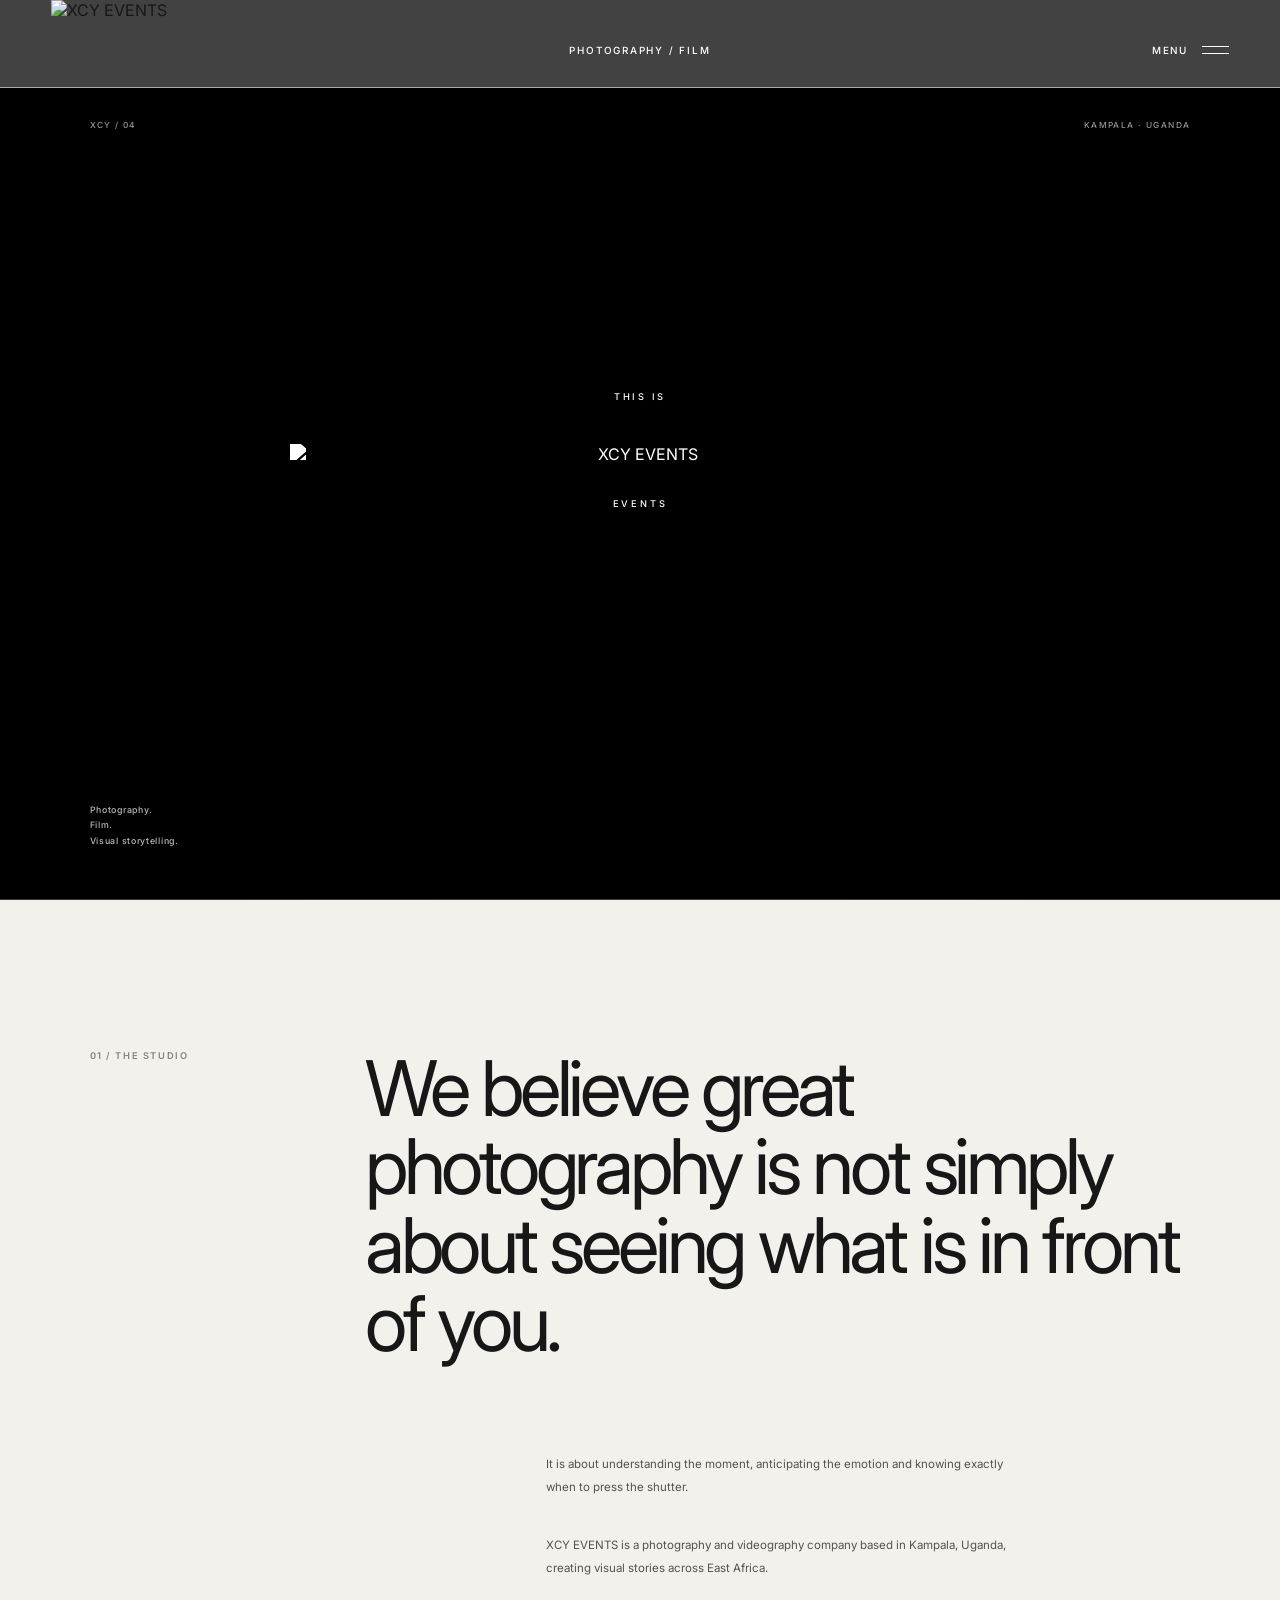
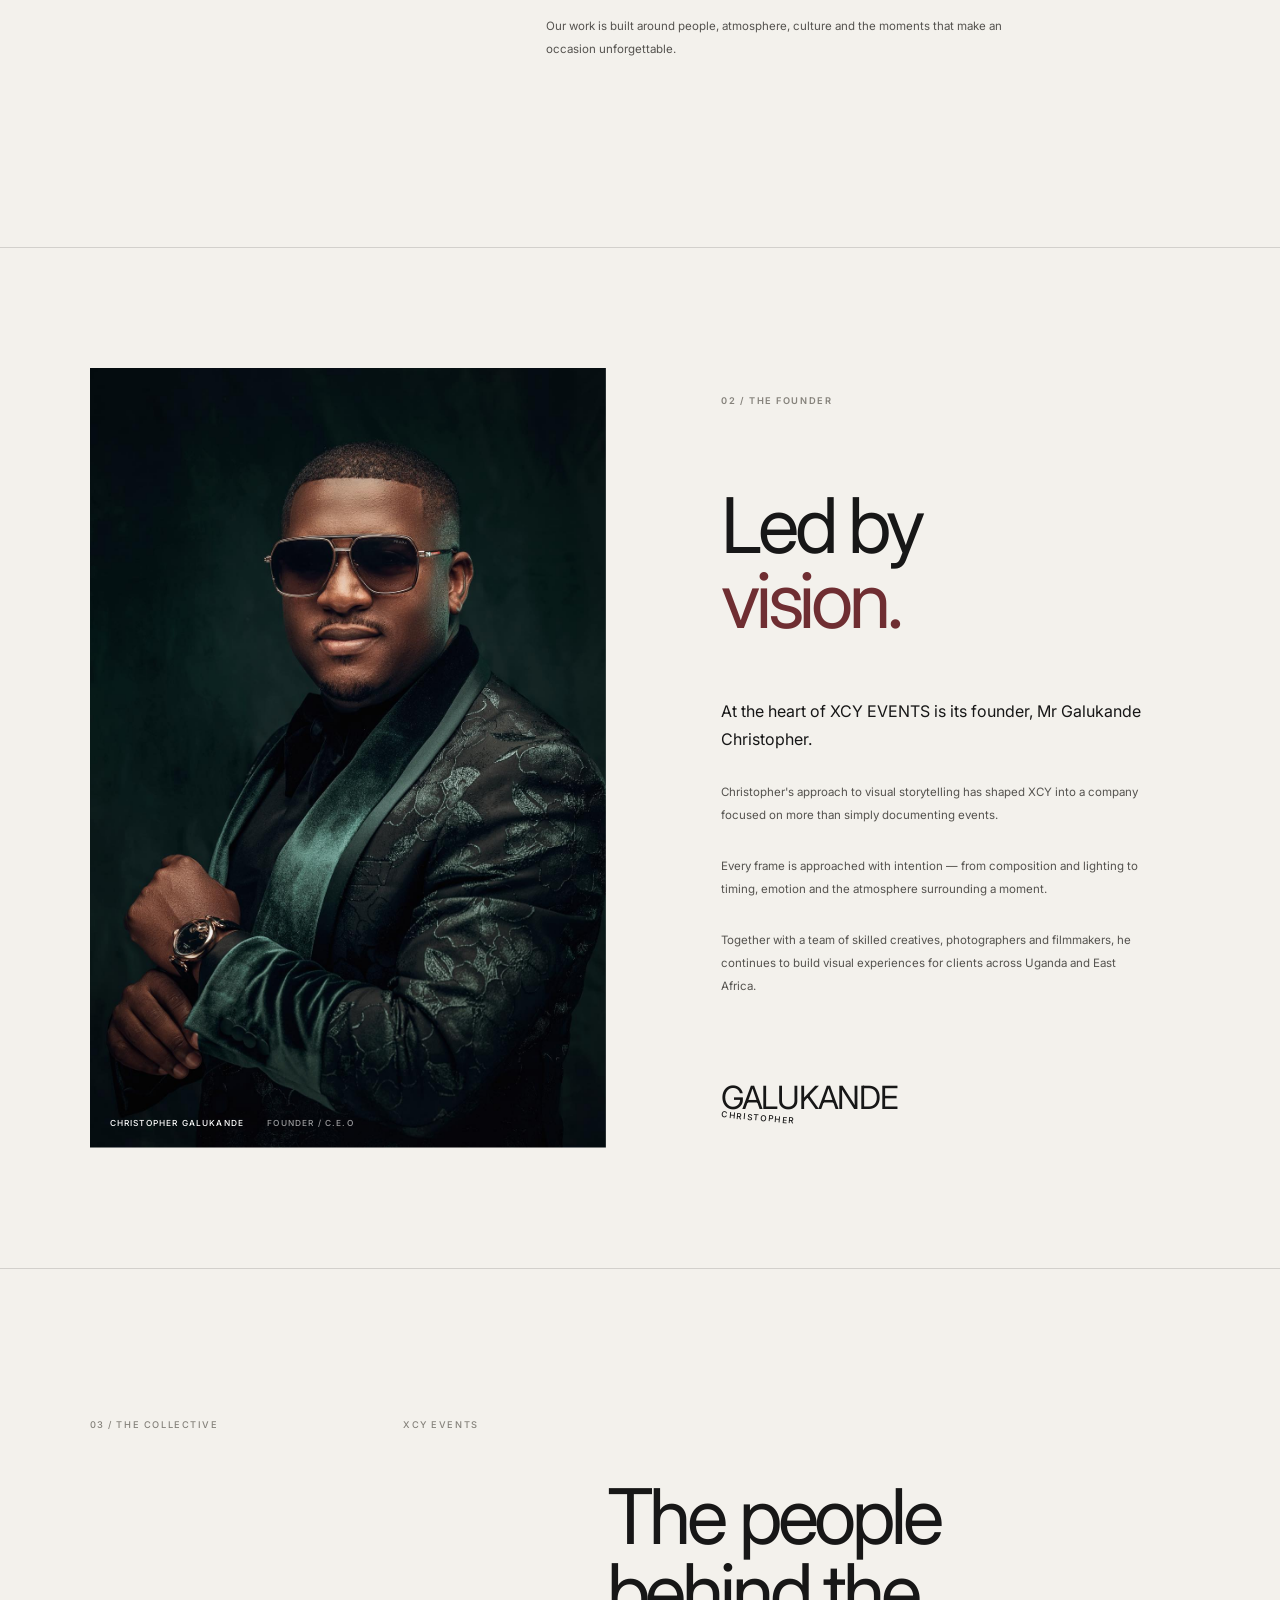
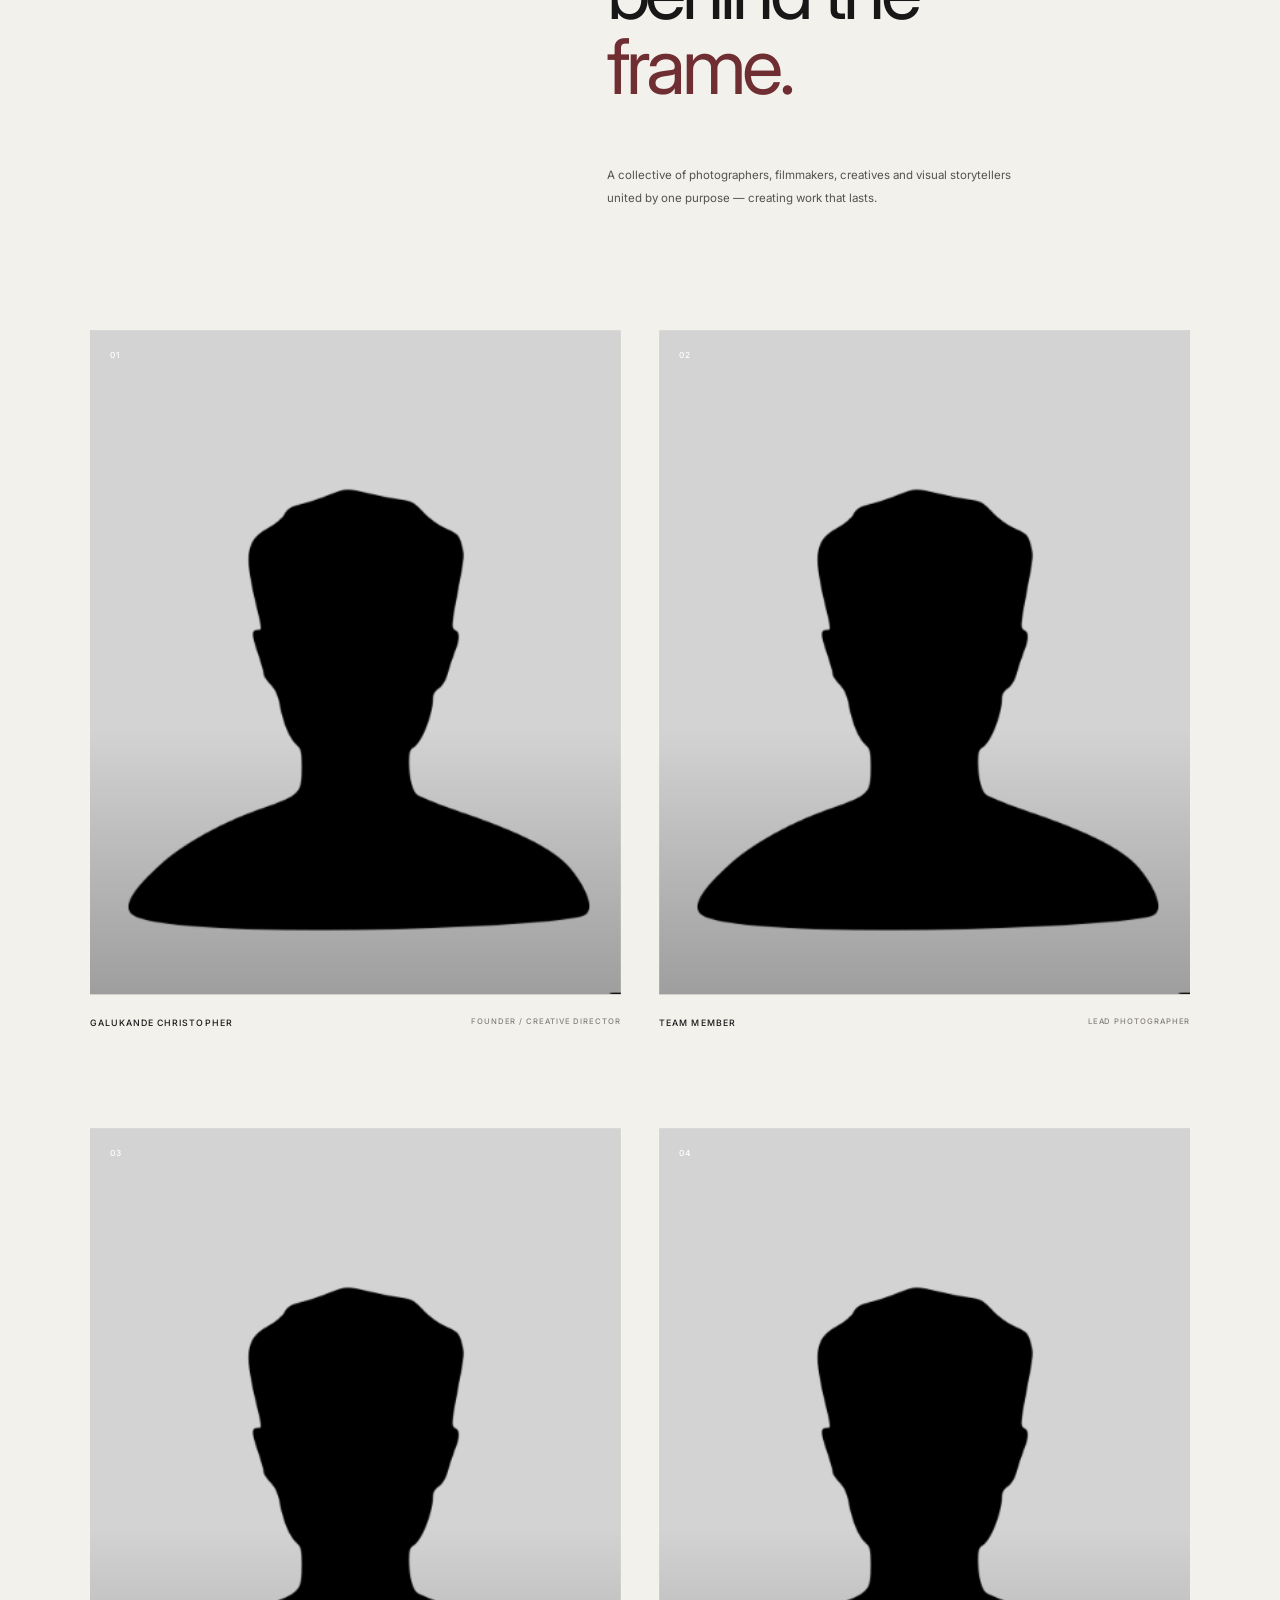
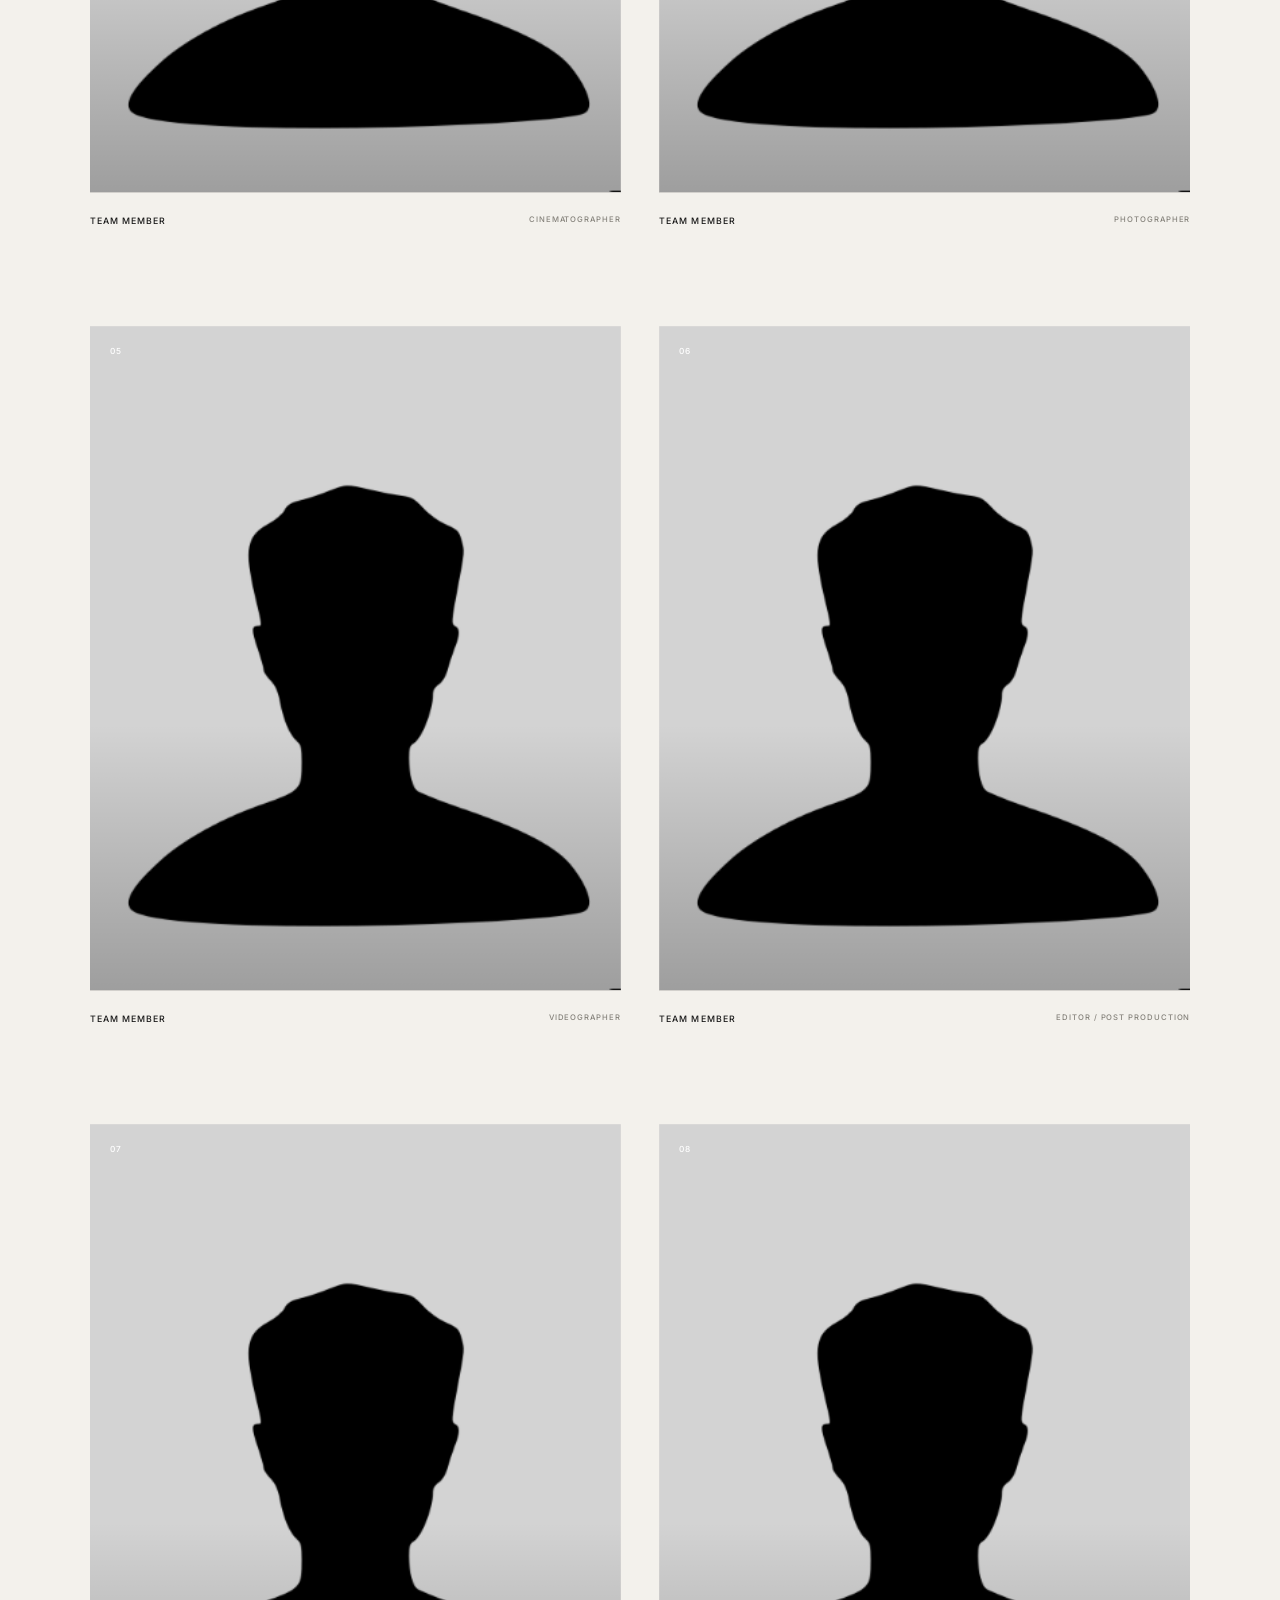
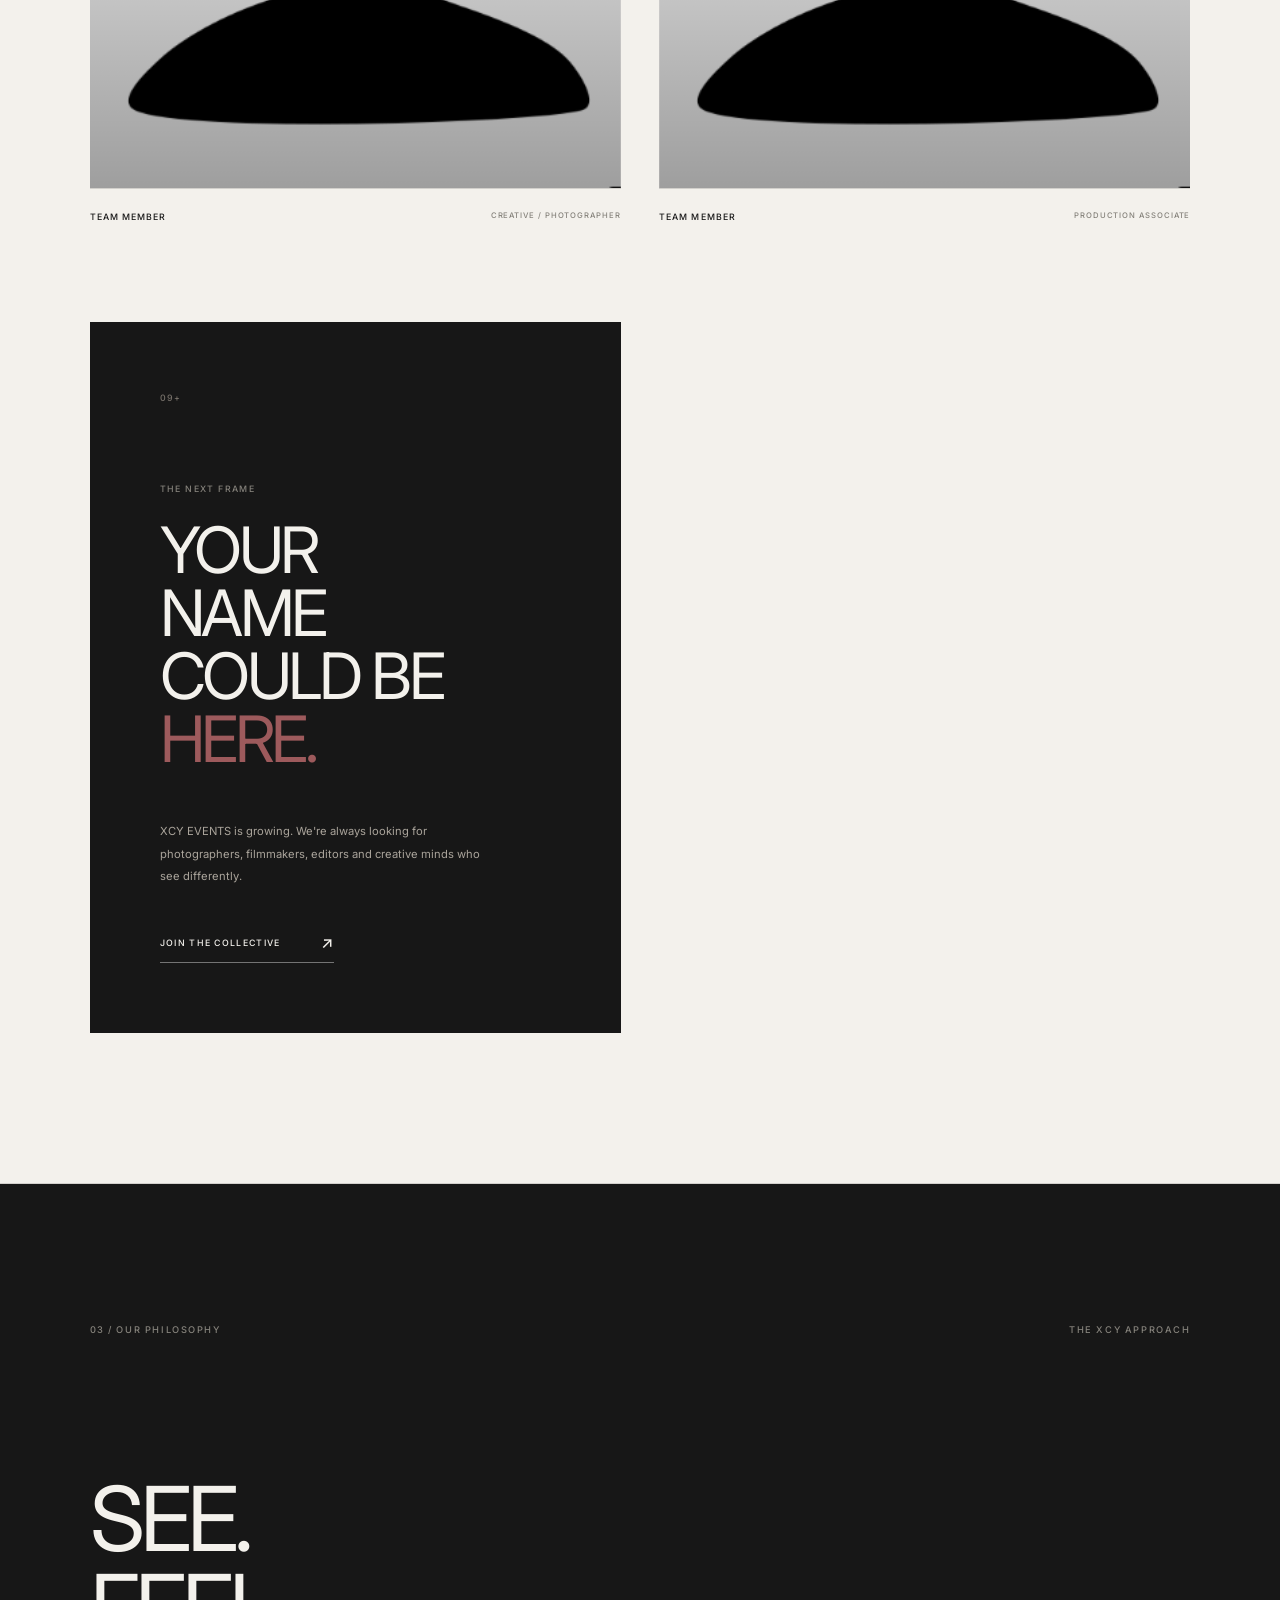
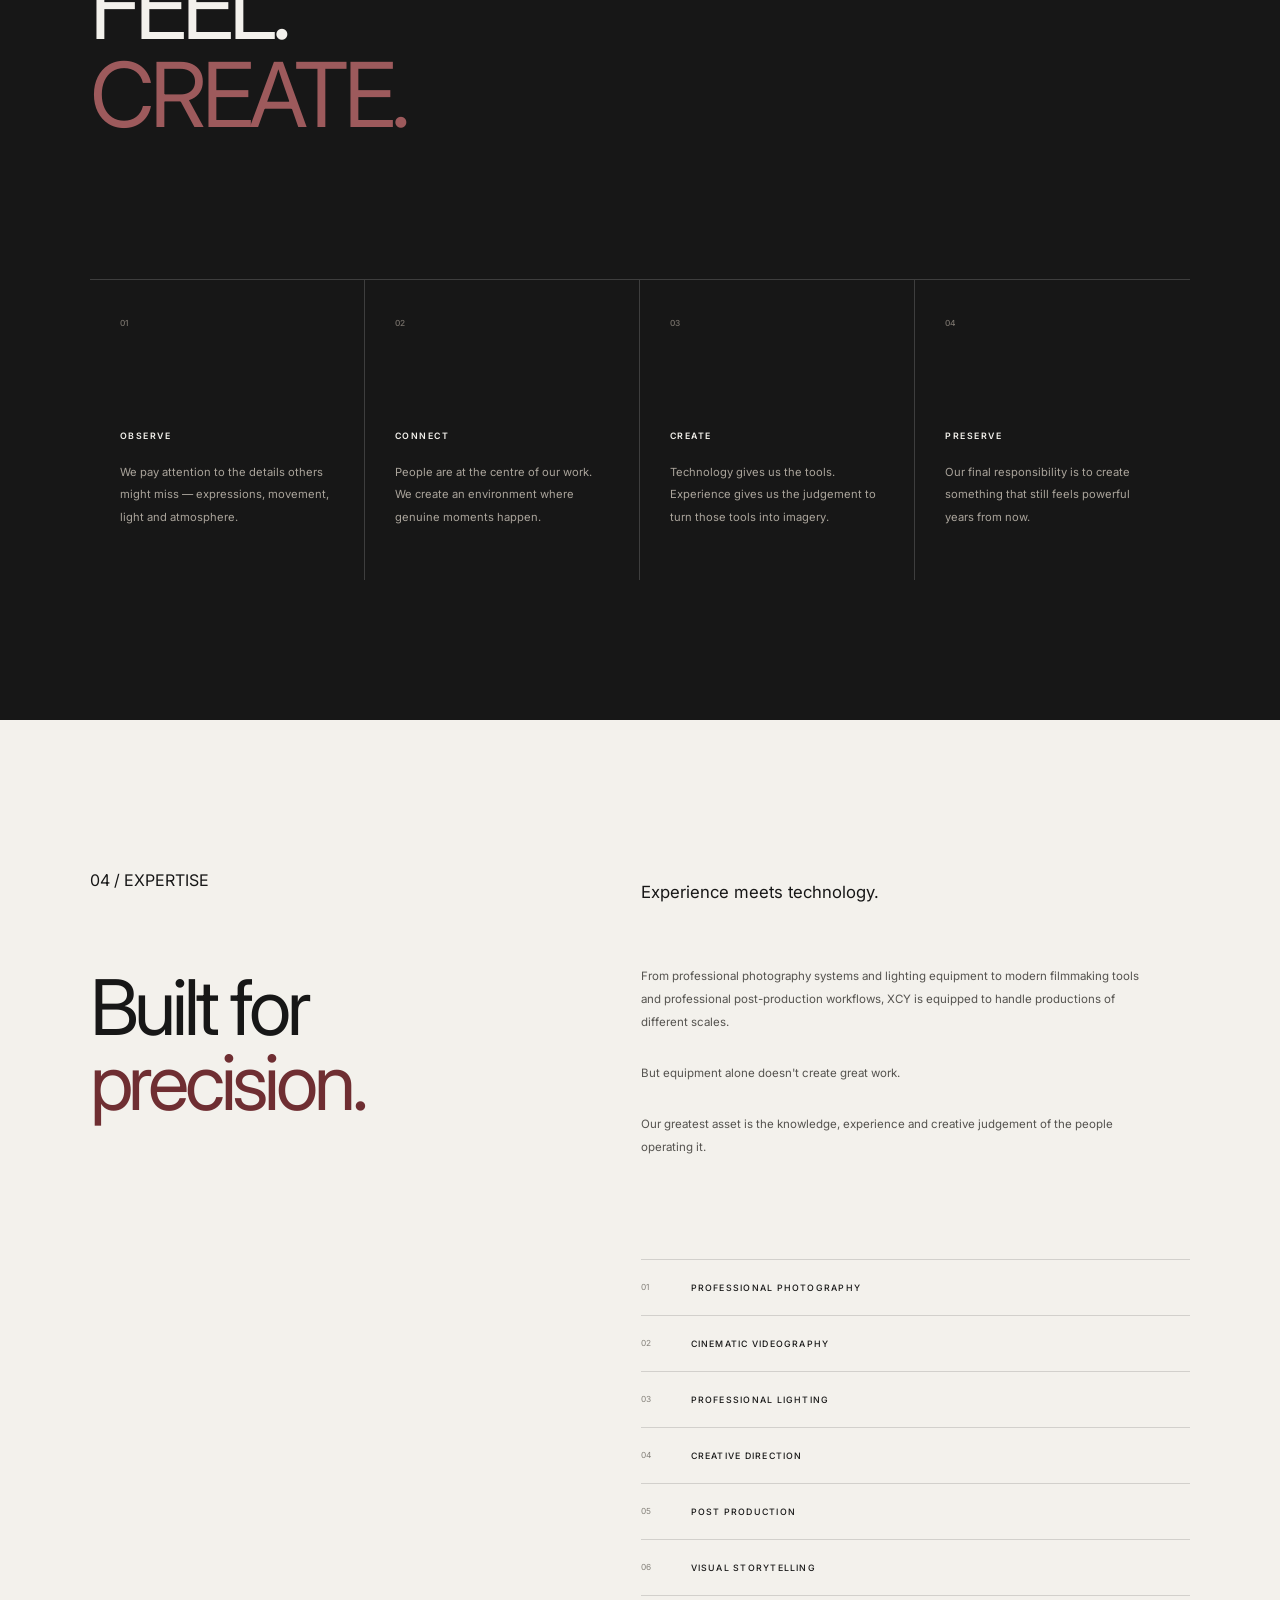
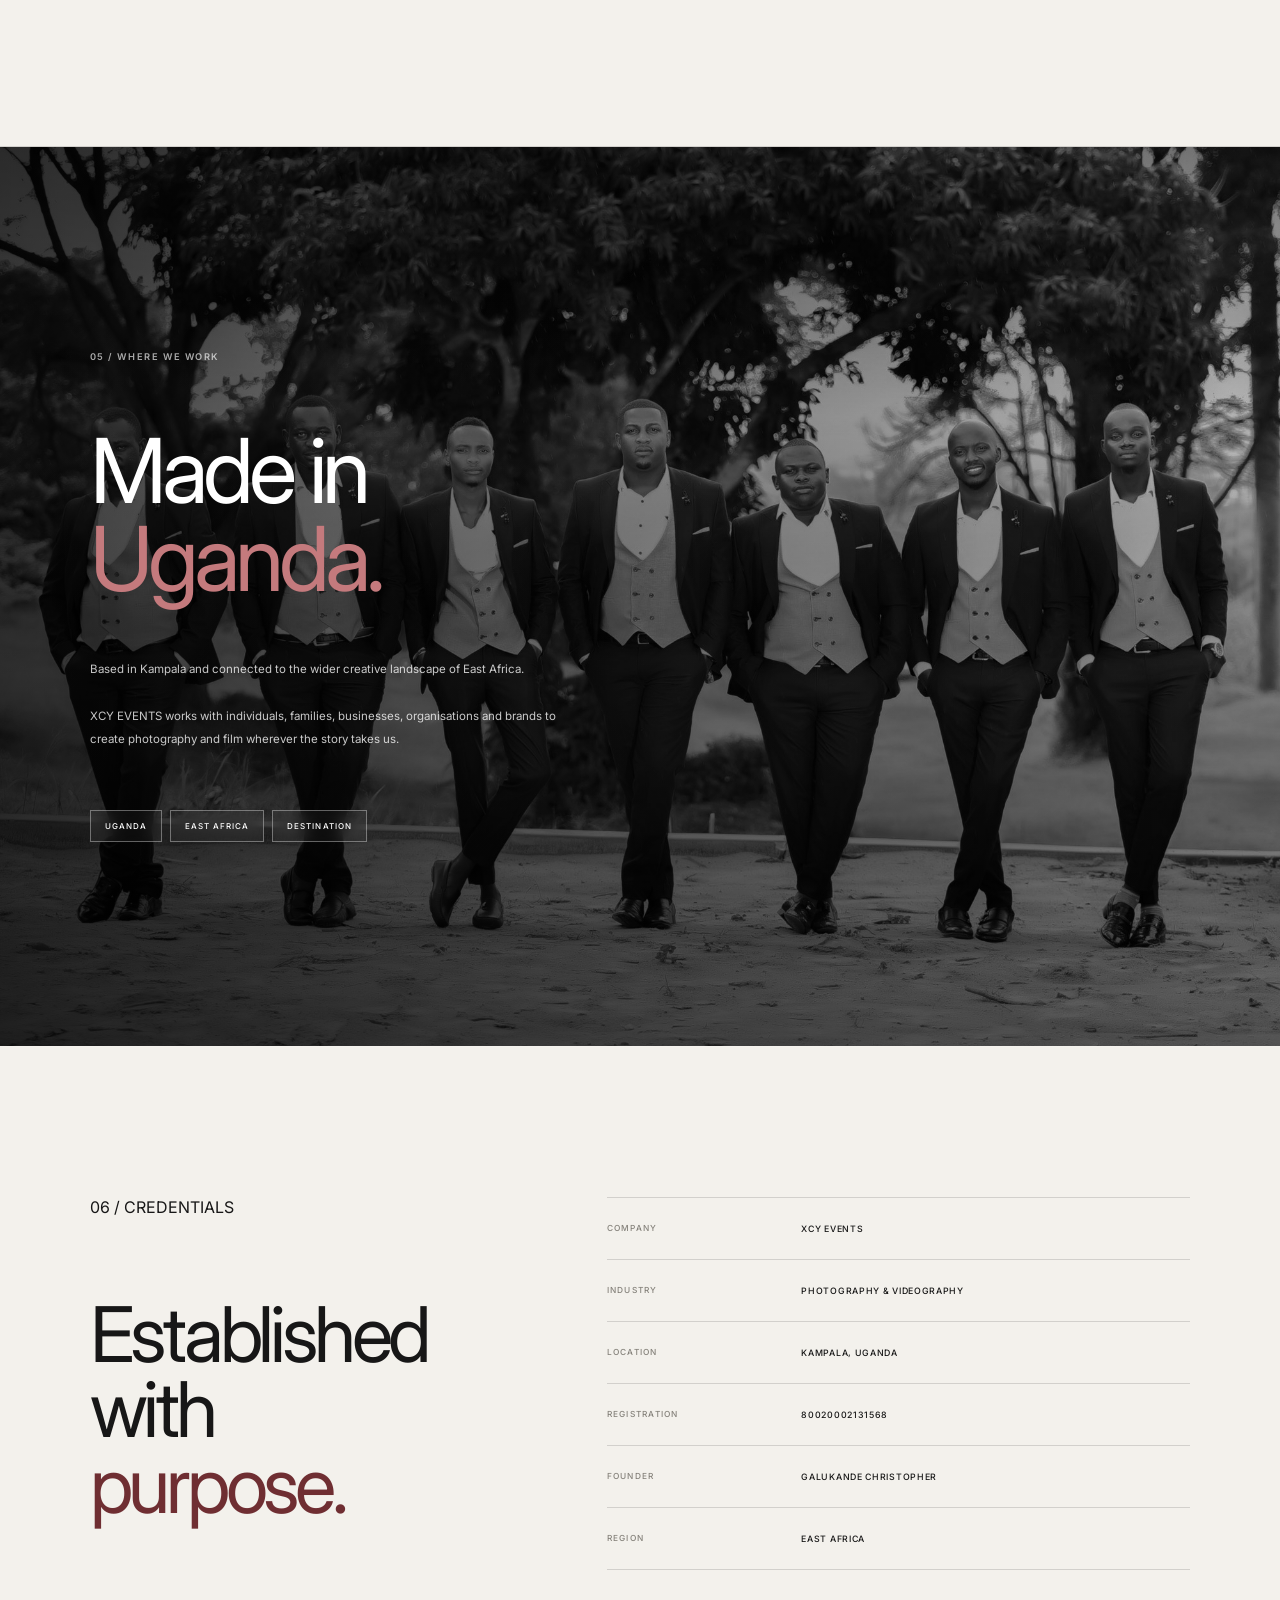
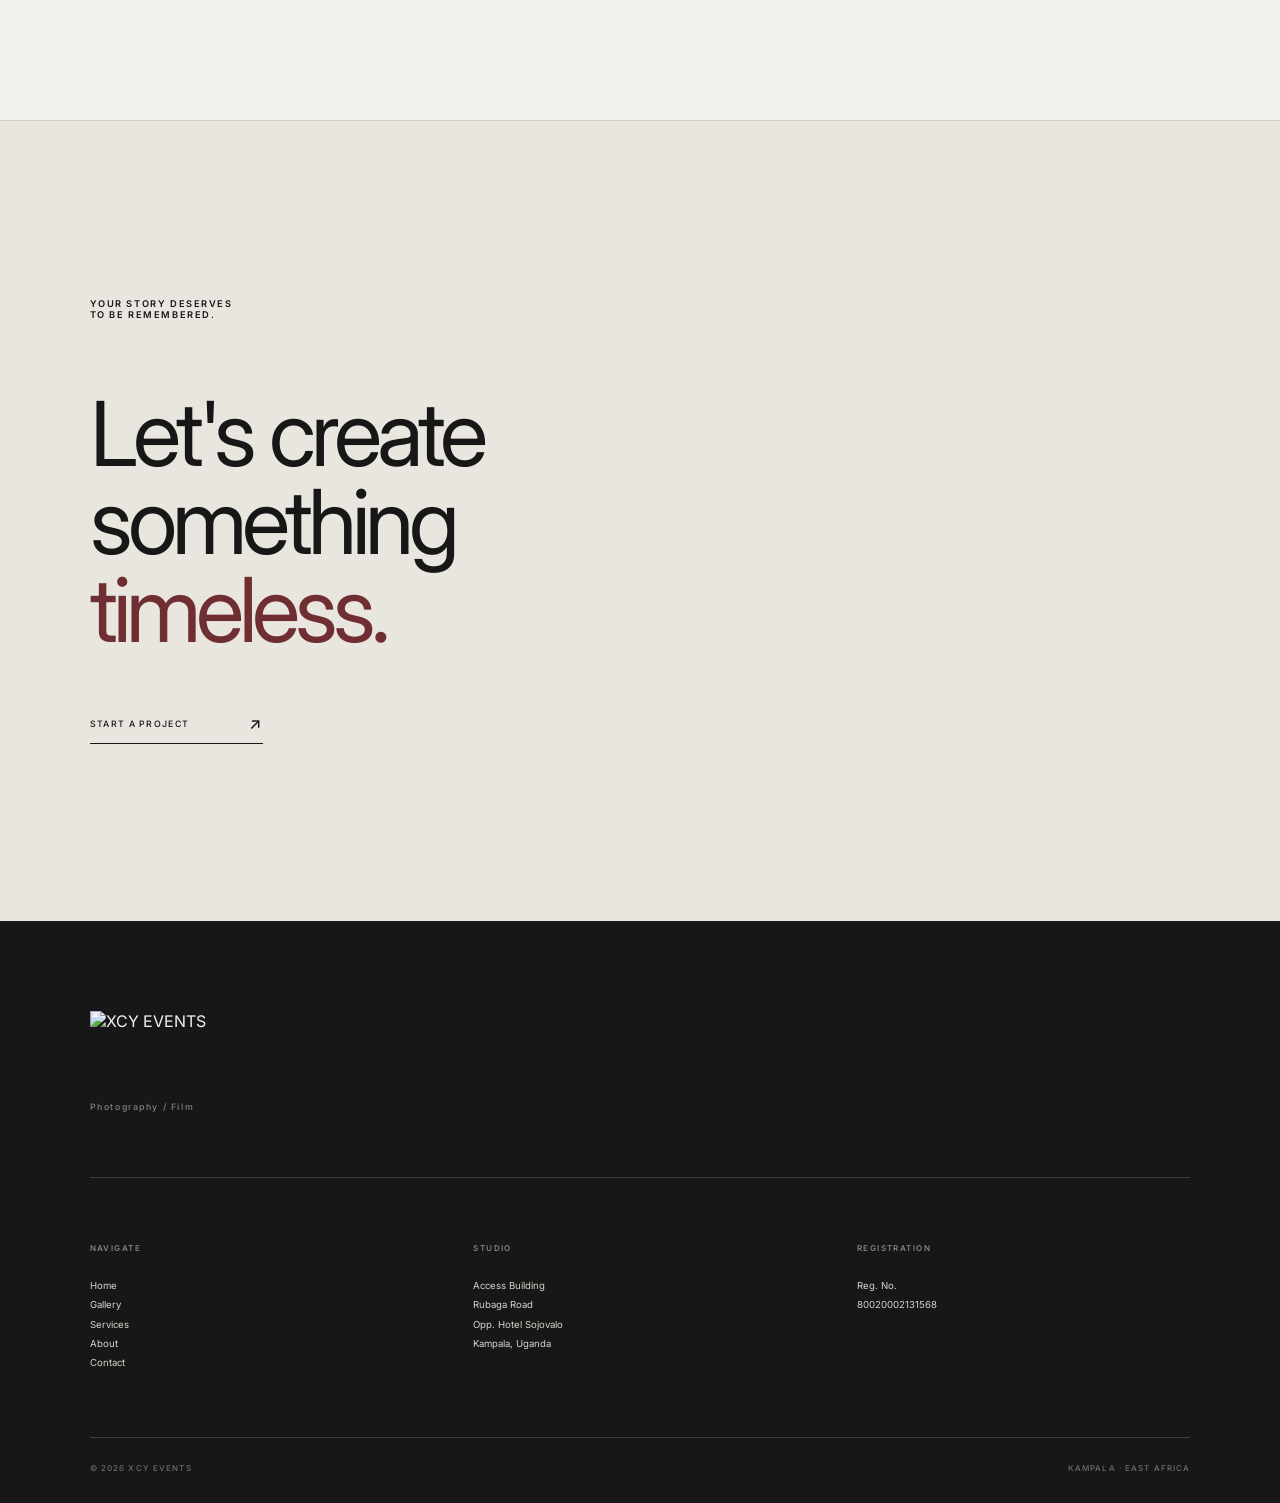
==== commit 43db7220: "Add files via upload" ====
--- a/about.html
+++ b/about.html
@@ -2,7 +2,6 @@
 <html lang="en">
 
 <head>
-
     <meta charset="UTF-8">
 
     <meta
@@ -17,26 +16,16 @@
         content="Discover the story behind XCY EVENTS, a premium photography and videography company based in Kampala, Uganda and serving East Africa."
     >
 
-    <!-- GOOGLE FONTS -->
-
+    <!-- INTER — MASTER XCY FONT -->
     <link rel="preconnect" href="https://fonts.googleapis.com">
+    <link rel="preconnect" href="https://fonts.gstatic.com" crossorigin>
 
     <link
-        rel="preconnect"
-        href="https://fonts.gstatic.com"
-        crossorigin
-    >
-
-    <link
-        href="https://fonts.googleapis.com/css2?family=Cormorant+Garamond:wght@300;400;500;600&family=Manrope:wght@300;400;500;600&display=swap"
+        href="https://fonts.googleapis.com/css2?family=Inter:wght@300;400;500;600;700&display=swap"
         rel="stylesheet"
     >
 
-    <link
-        rel="stylesheet"
-        href="about.css"
-    >
-
+    <link rel="stylesheet" href="about.css">
 </head>
 
 
@@ -45,37 +34,38 @@
 
 <!-- =====================================================
      HEADER
-====================================================== -->
+===================================================== -->
 
 <header class="header">
 
-    <a
-        href="index.html"
-        class="brand"
-    >
-        XCY
+    <a href="index.html" class="brand">
+
+        <img
+            src="images/xcylogo.png"
+            alt="XCY EVENTS"
+        >
+
     </a>
 
 
     <div class="header-center">
-
         PHOTOGRAPHY / FILM
-
     </div>
 
 
     <button
         class="menu-button"
         id="menuButton"
+        type="button"
+        aria-label="Open menu"
+        aria-expanded="false"
     >
 
         <span>MENU</span>
 
         <div class="menu-icon">
-
             <i></i>
             <i></i>
-
         </div>
 
     </button>
@@ -86,93 +76,69 @@
 
 <!-- =====================================================
      MENU
-====================================================== -->
+===================================================== -->
 
 <div
     class="menu-panel"
     id="menuPanel"
+    aria-hidden="true"
 >
 
-    <div class="menu-inner">
-
+    <div class="menu-panel-inner">
 
         <div class="menu-top">
 
-            <span>
-                XCY EVENTS
+            <span>XCY EVENTS</span>
+
+            <button
+                id="closeMenu"
+                type="button"
+            >
+                CLOSE <strong>×</strong>
+            </button>
+
+        </div>
+
+
+        <nav>
+
+            <span class="menu-nav-label">
+                NAVIGATION
             </span>
 
-
-            <button id="closeMenu">
-
-                CLOSE ×
-
-            </button>
-
-        </div>
-
-
-
-        <nav>
-
             <a href="index.html">
-
                 <small>01</small>
-
                 Home
-
             </a>
 
-
             <a href="work.html">
-
                 <small>02</small>
-
-                Archive
-
+                Gallery
             </a>
 
-
             <a href="services.html">
-
                 <small>03</small>
-
                 Services
-
             </a>
 
-
             <a href="about.html">
-
                 <small>04</small>
-
                 About
-
             </a>
 
-
             <a href="contact.html">
-
                 <small>05</small>
-
                 Contact
-
             </a>
 
         </nav>
 
 
-
         <div class="menu-bottom">
 
-            <span>
-                KAMPALA · UGANDA
-            </span>
-
-
-            <span>
-                EAST AFRICA
-            </span>
+            <span>KAMPALA · UGANDA</span>
+
+            <span>EAST AFRICA</span>
 
         </div>
 
@@ -187,66 +153,64 @@
 
 <!-- =====================================================
      HERO
-====================================================== -->
+===================================================== -->
 
 <section class="about-hero">
 
-
-    <div class="hero-index">
-
+    <div class="hero-index hero-reveal" style="--hero-delay:100ms">
         XCY / 04
-
-    </div>
-
-
-
-    <div class="hero-location">
-
+    </div>
+
+    <div class="hero-location hero-reveal" style="--hero-delay:180ms">
         KAMPALA · UGANDA
-
-    </div>
-
-
-
-    <div class="hero-title">
-
-        <span>
+    </div>
+
+
+    <div class="hero-logo-wrap">
+
+        <span
+            class="hero-kicker hero-reveal"
+            style="--hero-delay:260ms"
+        >
             THIS IS
         </span>
 
 
-        <h1>
-
-            XCY
-
-        </h1>
-
-
-        <span>
+        <div
+            class="hero-logo hero-reveal"
+            style="--hero-delay:380ms"
+        >
+
+            <img
+                src="images/xcylogo.png"
+                alt="XCY EVENTS"
+            >
+
+        </div>
+
+
+        <span
+            class="hero-kicker hero-reveal"
+            style="--hero-delay:500ms"
+        >
             EVENTS
-
         </span>
 
     </div>
 
 
-
-    <div class="hero-caption">
+    <div
+        class="hero-caption hero-reveal"
+        style="--hero-delay:620ms"
+    >
 
         <p>
-
-            Photography.
-            <br>
-
-            Film.
-            <br>
-
+            Photography.<br>
+            Film.<br>
             Visual storytelling.
-
-        </p>
-
-    </div>
-
+        </p>
+
+    </div>
 
 </section>
 
@@ -254,56 +218,45 @@
 
 <!-- =====================================================
      STATEMENT
-====================================================== -->
+===================================================== -->
 
 <section class="statement">
 
-
-    <div class="statement-label">
-
+    <div class="statement-label scroll-reveal">
         01 / THE STUDIO
-
     </div>
 
 
     <div class="statement-content">
 
-        <p class="statement-lead">
-
+        <p class="statement-lead scroll-reveal">
             We believe great photography
             is not simply about seeing
             what is in front of you.
-
-        </p>
-
-
-        <p>
-
+        </p>
+
+
+        <p class="scroll-reveal">
             It is about understanding the
             moment, anticipating the emotion
             and knowing exactly when to press
             the shutter.
-
-        </p>
-
-
-        <p>
-
+        </p>
+
+
+        <p class="scroll-reveal">
             XCY EVENTS is a photography and
             videography company based in
             Kampala, Uganda, creating visual
             stories across East Africa.
-
-        </p>
-
-
-        <p>
-
+        </p>
+
+
+        <p class="scroll-reveal">
             Our work is built around people,
             atmosphere, culture and the
             moments that make an occasion
             unforgettable.
-
         </p>
 
     </div>
@@ -314,12 +267,11 @@
 
 <!-- =====================================================
      FOUNDER
-====================================================== -->
+===================================================== -->
 
 <section class="founder">
 
-
-    <div class="founder-image">
+    <div class="founder-image image-scroll-reveal">
 
         <img
             src="images/galukande.jpg"
@@ -327,10 +279,10 @@
             loading="lazy"
         >
 
-
         <div class="image-caption">
 
             CHRISTOPHER GALUKANDE
+
             <span>
                 FOUNDER / C.E.O
             </span>
@@ -340,71 +292,57 @@
     </div>
 
 
-
     <div class="founder-copy">
 
-
-        <span class="section-label">
-
+        <span class="section-label scroll-reveal">
             02 / THE FOUNDER
-
         </span>
 
 
-        <h2>
-
+        <h2 class="scroll-reveal">
             Led by
             <br>
-
             <em>vision.</em>
-
         </h2>
 
 
-        <p class="founder-intro">
-
+        <p class="founder-intro scroll-reveal">
             At the heart of XCY EVENTS is
             its founder, Mr Galukande
             Christopher.
-
-        </p>
-
-
-        <p>
-
+        </p>
+
+
+        <p class="scroll-reveal">
             Christopher's approach to visual
             storytelling has shaped XCY into
             a company focused on more than
             simply documenting events.
-
-        </p>
-
-
-        <p>
-
+        </p>
+
+
+        <p class="scroll-reveal">
             Every frame is approached with
             intention — from composition and
             lighting to timing, emotion and
             the atmosphere surrounding a
             moment.
-
-        </p>
-
-
-        <p>
-
+        </p>
+
+
+        <p class="scroll-reveal">
             Together with a team of skilled
             creatives, photographers and
             filmmakers, he continues to build
             visual experiences for clients
             across Uganda and East Africa.
-
-        </p>
-
-
-        <div class="founder-signature">
+        </p>
+
+
+        <div class="founder-signature scroll-reveal">
 
             GALUKANDE
+
             <span>
                 CHRISTOPHER
             </span>
@@ -417,27 +355,15 @@
 
 
 
-
-
-
-
-
-
-
-
-
-
-
-
 <!-- =====================================================
-     THE TEAM
-====================================================== -->
+     TEAM
+===================================================== -->
 
 <section class="team">
 
     <div class="team-heading">
 
-        <div class="team-heading-top">
+        <div class="team-heading-top scroll-reveal">
 
             <span>
                 03 / THE COLLECTIVE
@@ -449,18 +375,24 @@
 
         </div>
 
-        <h2>
+
+        <h2 class="scroll-reveal">
+
             The people
             <br>
             behind the
             <br>
             <em>frame.</em>
+
         </h2>
 
-        <p>
+
+        <p class="scroll-reveal">
+
             A collective of photographers, filmmakers,
             creatives and visual storytellers united by
             one purpose — creating work that lasts.
+
         </p>
 
     </div>
@@ -469,11 +401,9 @@
     <div class="team-grid">
 
 
-        <!-- MEMBER 01 -->
-
-        <article class="team-member">
-
-            <div class="team-photo">
+        <article class="team-member scroll-reveal">
+
+            <div class="team-photo image-scroll-reveal">
 
                 <img
                     src="images/person.png"
@@ -502,12 +432,9 @@
         </article>
 
 
-
-        <!-- MEMBER 02 -->
-
-        <article class="team-member">
-
-            <div class="team-photo">
+        <article class="team-member scroll-reveal">
+
+            <div class="team-photo image-scroll-reveal">
 
                 <img
                     src="images/person.png"
@@ -536,12 +463,9 @@
         </article>
 
 
-
-        <!-- MEMBER 03 -->
-
-        <article class="team-member">
-
-            <div class="team-photo">
+        <article class="team-member scroll-reveal">
+
+            <div class="team-photo image-scroll-reveal">
 
                 <img
                     src="images/person.png"
@@ -570,12 +494,9 @@
         </article>
 
 
-
-        <!-- MEMBER 04 -->
-
-        <article class="team-member">
-
-            <div class="team-photo">
+        <article class="team-member scroll-reveal">
+
+            <div class="team-photo image-scroll-reveal">
 
                 <img
                     src="images/person.png"
@@ -604,12 +525,9 @@
         </article>
 
 
-
-        <!-- MEMBER 05 -->
-
-        <article class="team-member">
-
-            <div class="team-photo">
+        <article class="team-member scroll-reveal">
+
+            <div class="team-photo image-scroll-reveal">
 
                 <img
                     src="images/person.png"
@@ -638,12 +556,9 @@
         </article>
 
 
-
-        <!-- MEMBER 06 -->
-
-        <article class="team-member">
-
-            <div class="team-photo">
+        <article class="team-member scroll-reveal">
+
+            <div class="team-photo image-scroll-reveal">
 
                 <img
                     src="images/person.png"
@@ -672,12 +587,9 @@
         </article>
 
 
-
-        <!-- MEMBER 07 -->
-
-        <article class="team-member">
-
-            <div class="team-photo">
+        <article class="team-member scroll-reveal">
+
+            <div class="team-photo image-scroll-reveal">
 
                 <img
                     src="images/person.png"
@@ -706,12 +618,9 @@
         </article>
 
 
-
-        <!-- MEMBER 08 -->
-
-        <article class="team-member">
-
-            <div class="team-photo">
+        <article class="team-member scroll-reveal">
+
+            <div class="team-photo image-scroll-reveal">
 
                 <img
                     src="images/person.png"
@@ -740,10 +649,7 @@
         </article>
 
 
-
-        <!-- RECRUITMENT CARD -->
-
-        <article class="team-member team-recruit">
+        <article class="team-member team-recruit scroll-reveal">
 
             <div class="recruit-inner">
 
@@ -788,31 +694,18 @@
 
 
 
-
-
-
-
-
-
-
-
-
-
-
 <!-- =====================================================
      PHILOSOPHY
-====================================================== -->
+===================================================== -->
 
 <section class="philosophy">
 
-
-    <div class="philosophy-top">
+    <div class="philosophy-top scroll-reveal">
 
         <span>
             03 / OUR PHILOSOPHY
         </span>
 
-
         <span>
             THE XCY APPROACH
         </span>
@@ -820,10 +713,9 @@
     </div>
 
 
-
     <div class="philosophy-title">
 
-        <h2>
+        <h2 class="scroll-reveal">
 
             SEE.
             <br>
@@ -838,100 +730,63 @@
     </div>
 
 
-
     <div class="philosophy-grid">
 
-
-        <div class="philosophy-item">
-
-            <span>
-                01
-            </span>
-
-
-            <h3>
-                OBSERVE
-            </h3>
-
+        <div class="philosophy-item scroll-reveal">
+
+            <span>01</span>
+
+            <h3>OBSERVE</h3>
 
             <p>
-
                 We pay attention to the details
                 others might miss — expressions,
                 movement, light and atmosphere.
-
             </p>
 
         </div>
 
 
-
-        <div class="philosophy-item">
-
-            <span>
-                02
-            </span>
-
-
-            <h3>
-                CONNECT
-            </h3>
-
+        <div class="philosophy-item scroll-reveal">
+
+            <span>02</span>
+
+            <h3>CONNECT</h3>
 
             <p>
-
                 People are at the centre of
                 our work. We create an environment
                 where genuine moments happen.
-
             </p>
 
         </div>
 
 
-
-        <div class="philosophy-item">
-
-            <span>
-                03
-            </span>
-
-
-            <h3>
-                CREATE
-            </h3>
-
+        <div class="philosophy-item scroll-reveal">
+
+            <span>03</span>
+
+            <h3>CREATE</h3>
 
             <p>
-
                 Technology gives us the tools.
                 Experience gives us the judgement
                 to turn those tools into imagery.
-
             </p>
 
         </div>
 
 
-
-        <div class="philosophy-item">
-
-            <span>
-                04
-            </span>
-
-
-            <h3>
-                PRESERVE
-            </h3>
-
+        <div class="philosophy-item scroll-reveal">
+
+            <span>04</span>
+
+            <h3>PRESERVE</h3>
 
             <p>
-
                 Our final responsibility is to
                 create something that still feels
                 powerful years from now.
-
             </p>
 
         </div>
@@ -944,19 +799,17 @@
 
 <!-- =====================================================
      EXPERTISE
-====================================================== -->
+===================================================== -->
 
 <section class="expertise">
 
-
     <div class="expertise-header">
 
-        <span>
+        <span class="scroll-reveal">
             04 / EXPERTISE
         </span>
 
-
-        <h2>
+        <h2 class="scroll-reveal">
 
             Built for
             <br>
@@ -968,112 +821,66 @@
     </div>
 
 
-
     <div class="expertise-content">
 
-
-        <p class="expertise-lead">
-
+        <p class="expertise-lead scroll-reveal">
             Experience meets technology.
-
-        </p>
-
-
-        <p>
-
+        </p>
+
+
+        <p class="scroll-reveal">
             From professional photography systems
             and lighting equipment to modern
             filmmaking tools and professional
             post-production workflows, XCY is
             equipped to handle productions of
             different scales.
-
-        </p>
-
-
-        <p>
-
+        </p>
+
+
+        <p class="scroll-reveal">
             But equipment alone doesn't create
             great work.
-
-        </p>
-
-
-        <p>
-
+        </p>
+
+
+        <p class="scroll-reveal">
             Our greatest asset is the knowledge,
             experience and creative judgement
             of the people operating it.
-
-        </p>
-
+        </p>
 
 
         <div class="expertise-list">
 
-            <div>
-
+            <div class="scroll-reveal">
                 <span>01</span>
-
-                <p>
-                    PROFESSIONAL PHOTOGRAPHY
-                </p>
-
-            </div>
-
-
-            <div>
-
+                <p>PROFESSIONAL PHOTOGRAPHY</p>
+            </div>
+
+            <div class="scroll-reveal">
                 <span>02</span>
-
-                <p>
-                    CINEMATIC VIDEOGRAPHY
-                </p>
-
-            </div>
-
-
-            <div>
-
+                <p>CINEMATIC VIDEOGRAPHY</p>
+            </div>
+
+            <div class="scroll-reveal">
                 <span>03</span>
-
-                <p>
-                    PROFESSIONAL LIGHTING
-                </p>
-
-            </div>
-
-
-            <div>
-
+                <p>PROFESSIONAL LIGHTING</p>
+            </div>
+
+            <div class="scroll-reveal">
                 <span>04</span>
-
-                <p>
-                    CREATIVE DIRECTION
-                </p>
-
-            </div>
-
-
-            <div>
-
+                <p>CREATIVE DIRECTION</p>
+            </div>
+
+            <div class="scroll-reveal">
                 <span>05</span>
-
-                <p>
-                    POST PRODUCTION
-                </p>
-
-            </div>
-
-
-            <div>
-
+                <p>POST PRODUCTION</p>
+            </div>
+
+            <div class="scroll-reveal">
                 <span>06</span>
-
-                <p>
-                    VISUAL STORYTELLING
-                </p>
-
+                <p>VISUAL STORYTELLING</p>
             </div>
 
         </div>
@@ -1085,11 +892,10 @@
 
 
 <!-- =====================================================
-     EAST AFRICA
-====================================================== -->
+     WHERE WE WORK — FULL SCREEN IMAGE
+===================================================== -->
 
 <section class="east-africa">
-
 
     <div class="africa-image">
 
@@ -1102,20 +908,19 @@
     </div>
 
 
+    <div class="africa-overlay"></div>
+
 
     <div class="africa-copy">
 
-
-        <span class="section-label">
-
+        <span class="section-label scroll-reveal">
             05 / WHERE WE WORK
-
         </span>
 
 
-        <h2>
-
-            Born in
+        <h2 class="scroll-reveal">
+
+            Made in
             <br>
 
             <em>Uganda.</em>
@@ -1123,7 +928,7 @@
         </h2>
 
 
-        <p>
+        <p class="scroll-reveal">
 
             Based in Kampala and connected
             to the wider creative landscape
@@ -1132,7 +937,7 @@
         </p>
 
 
-        <p>
+        <p class="scroll-reveal">
 
             XCY EVENTS works with individuals,
             families, businesses, organisations
@@ -1142,19 +947,11 @@
         </p>
 
 
-        <div class="africa-countries">
-
-            <span>
-                UGANDA
-            </span>
-
-            <span>
-                EAST AFRICA
-            </span>
-
-            <span>
-                DESTINATION
-            </span>
+        <div class="africa-countries scroll-reveal">
+
+            <span>UGANDA</span>
+            <span>EAST AFRICA</span>
+            <span>DESTINATION</span>
 
         </div>
 
@@ -1166,19 +963,18 @@
 
 <!-- =====================================================
      CREDENTIALS
-====================================================== -->
+===================================================== -->
 
 <section class="credentials">
 
-
     <div class="credential-heading">
 
-        <span>
+        <span class="scroll-reveal">
             06 / CREDENTIALS
         </span>
 
 
-        <h2>
+        <h2 class="scroll-reveal">
 
             Established
             <br>
@@ -1190,85 +986,36 @@
     </div>
 
 
-
     <div class="credential-list">
 
-
-        <div class="credential-row">
-
-            <span>
-                COMPANY
-            </span>
-
-            <strong>
-                XCY EVENTS
-            </strong>
-
-        </div>
-
-
-        <div class="credential-row">
-
-            <span>
-                INDUSTRY
-            </span>
-
-            <strong>
-                PHOTOGRAPHY & VIDEOGRAPHY
-            </strong>
-
-        </div>
-
-
-        <div class="credential-row">
-
-            <span>
-                LOCATION
-            </span>
-
-            <strong>
-                KAMPALA, UGANDA
-            </strong>
-
-        </div>
-
-
-        <div class="credential-row">
-
-            <span>
-                REGISTRATION
-            </span>
-
-            <strong>
-                80020002131568
-            </strong>
-
-        </div>
-
-
-        <div class="credential-row">
-
-            <span>
-                FOUNDER
-            </span>
-
-            <strong>
-                GALUKANDE CHRISTOPHER
-            </strong>
-
-        </div>
-
-
-        <div class="credential-row">
-
-            <span>
-                REGION
-            </span>
-
-            <strong>
-                EAST AFRICA
-            </strong>
-
+        <div class="credential-row scroll-reveal">
+            <span>COMPANY</span>
+            <strong>XCY EVENTS</strong>
+        </div>
+
+        <div class="credential-row scroll-reveal">
+            <span>INDUSTRY</span>
+            <strong>PHOTOGRAPHY &amp; VIDEOGRAPHY</strong>
+        </div>
+
+        <div class="credential-row scroll-reveal">
+            <span>LOCATION</span>
+            <strong>KAMPALA, UGANDA</strong>
+        </div>
+
+        <div class="credential-row scroll-reveal">
+            <span>REGISTRATION</span>
+            <strong>80020002131568</strong>
+        </div>
+
+        <div class="credential-row scroll-reveal">
+            <span>FOUNDER</span>
+            <strong>GALUKANDE CHRISTOPHER</strong>
+        </div>
+
+        <div class="credential-row scroll-reveal">
+            <span>REGION</span>
+            <strong>EAST AFRICA</strong>
         </div>
 
     </div>
@@ -1279,12 +1026,11 @@
 
 <!-- =====================================================
      CLOSING
-====================================================== -->
+===================================================== -->
 
 <section class="about-closing">
 
-
-    <div class="closing-small">
+    <div class="closing-small scroll-reveal">
 
         YOUR STORY DESERVES
         <br>
@@ -1293,7 +1039,7 @@
     </div>
 
 
-    <h2>
+    <h2 class="scroll-reveal">
 
         Let's create
         <br>
@@ -1308,7 +1054,7 @@
 
     <a
         href="contact.html"
-        class="closing-link"
+        class="closing-link scroll-reveal"
     >
 
         START A PROJECT
@@ -1323,17 +1069,16 @@
 
 <!-- =====================================================
      FOOTER
-====================================================== -->
+===================================================== -->
 
 <footer class="footer">
 
-
     <div class="footer-brand">
 
-        <h2>
-            XCY
-        </h2>
-
+        <img
+            src="images/xcylogo.png"
+            alt="XCY EVENTS"
+        >
 
         <p>
             Photography / Film
@@ -1342,91 +1087,51 @@
     </div>
 
 
-
     <div class="footer-columns">
 
-
         <div>
 
-            <span>
-                NAVIGATE
-            </span>
-
-
-            <a href="index.html">
-                Home
-            </a>
-
-
-            <a href="work.html">
-                Archive
-            </a>
-
-
-            <a href="services.html">
-                Services
-            </a>
-
-
-            <a href="about.html">
-                About
-            </a>
-
-
-            <a href="contact.html">
-                Contact
-            </a>
-
-        </div>
-
+            <span>NAVIGATE</span>
+
+            <a href="index.html">Home</a>
+            <a href="work.html">Gallery</a>
+            <a href="services.html">Services</a>
+            <a href="about.html">About</a>
+            <a href="contact.html">Contact</a>
+
+        </div>
 
 
         <div>
 
-            <span>
-                STUDIO
-            </span>
-
+            <span>STUDIO</span>
 
             <p>
-
                 Access Building
                 <br>
-
                 Rubaga Road
                 <br>
-
                 Opp. Hotel Sojovalo
                 <br>
-
                 Kampala, Uganda
-
             </p>
 
         </div>
 
 
-
         <div>
 
-            <span>
-                REGISTRATION
-            </span>
-
+            <span>REGISTRATION</span>
 
             <p>
-
                 Reg. No.
                 <br>
-
                 80020002131568
-
             </p>
 
         </div>
 
     </div>
-
 
 
     <div class="footer-bottom">
@@ -1435,7 +1140,6 @@
             © 2026 XCY EVENTS
         </span>
 
-
         <span>
             KAMPALA · EAST AFRICA
         </span>
@@ -1448,5 +1152,4 @@
 <script src="about.js"></script>
 
 </body>
-
 </html>
--- a/about.css
+++ b/about.css
@@ -1,2042 +1,2027 @@
+/* =========================================================
+   XCY EVENTS — ABOUT
+   MASTER DESIGN SYSTEM
+========================================================= */
+
 :root {
-
-    --paper: #f0ede5;
-
-    --paper-dark: #e5e0d6;
-
-    --ink: #171614;
-
-    --soft: #555149;
-
-    --muted: #858078;
-
-    --line: rgba(23,22,20,.16);
-
-    --accent: #713337;
-
-    --serif: "Cormorant Garamond", serif;
-
-    --sans: "Manrope", sans-serif;
+    --paper: #f3f1ec;
+    --paper-dark: #e9e6df;
+    --ink: #171717;
+    --soft-ink: #55534f;
+    --muted: #85827b;
+    --line: rgba(23,23,23,.15);
+    --accent: #6f2e32;
+    --white: #ffffff;
+
+    --sans: "Inter", Arial, Helvetica, sans-serif;
 
     --ease: cubic-bezier(.22,1,.36,1);
-
-}
-
+}
+
+
+/* =========================================================
+   RESET
+========================================================= */
 
 * {
-
     margin: 0;
-
     padding: 0;
-
     box-sizing: border-box;
-
 }
 
 
 html {
-
     scroll-behavior: smooth;
-
 }
 
 
 body {
-
     background: var(--paper);
-
     color: var(--ink);
-
     font-family: var(--sans);
-
     overflow-x: hidden;
-
-}
-
-
-body.no-scroll {
-
+}
+
+
+body.menu-open {
     overflow: hidden;
-
 }
 
 
 img {
-
+    width: 100%;
+    height: 100%;
     display: block;
-
+    object-fit: cover;
+}
+
+
+a {
+    color: inherit;
+    text-decoration: none;
+}
+
+
+button {
+    font: inherit;
+}
+
+
+/* =========================================================
+   HEADER — INDEX MASTER
+========================================================= */
+
+.header {
+    position: fixed;
+    top: 0;
+    left: 0;
     width: 100%;
-
-}
-
-
-a {
-
-    color: inherit;
-
-    text-decoration: none;
-
-}
-
-
-button {
-
-    font-family: inherit;
-
-}
-
-
-/* =====================================================
-   HEADER
-===================================================== */
-
-.header {
-
+    height: 88px;
+
+    padding: 0 4vw;
+
+    display: grid;
+    grid-template-columns: 1fr 1fr 1fr;
+    align-items: center;
+
+    background: rgba(93,93,93,.708);
+
+    backdrop-filter: blur(16px);
+    -webkit-backdrop-filter: blur(16px);
+
+    border-bottom: 1px solid rgb(171,171,171);
+
+    z-index: 1000;
+}
+
+
+.brand {
+    display: flex;
+    align-items: center;
+    width: max-content;
+}
+
+
+.brand img {
+    width: auto;
+    height: 100px;
+    max-width: 140px;
+    object-fit: contain;
+}
+
+
+.header-center {
+    text-align: center;
+
+    color: var(--white);
+
+    font-size: .62rem;
+    font-weight: 500;
+    letter-spacing: .18em;
+}
+
+
+.menu-button {
+    justify-self: end;
+
+    display: flex;
+    align-items: center;
+    gap: 14px;
+
+    color: var(--white);
+
+    background: none;
+    border: 0;
+
+    cursor: pointer;
+
+    font-size: .62rem;
+    font-weight: 500;
+    letter-spacing: .14em;
+}
+
+
+.menu-icon {
+    width: 27px;
+
+    display: flex;
+    flex-direction: column;
+    gap: 6px;
+}
+
+
+.menu-icon i {
+    width: 100%;
+    height: 1px;
+    background: var(--white);
+}
+
+
+/* =========================================================
+   MENU
+========================================================= */
+
+.menu-panel {
     position: fixed;
-
-    top: 0;
-
-    left: 0;
-
-    width: 100%;
-
-    height: 90px;
-
-    padding: 0 4vw;
-
-    display: grid;
-
-    grid-template-columns: 1fr 1fr 1fr;
-
+    inset: 0;
+
+    background: var(--ink);
+    color: var(--paper);
+
+    z-index: 2000;
+
+    transform: translateY(-100%);
+
+    transition:
+        transform .7s var(--ease);
+}
+
+
+.menu-panel.open {
+    transform: translateY(0);
+}
+
+
+.menu-panel-inner {
+    height: 100%;
+
+    padding: 38px 5vw;
+
+    display: flex;
+    flex-direction: column;
+}
+
+
+.menu-top {
+    display: flex;
+    justify-content: space-between;
     align-items: center;
 
-    background: rgba(240,237,229,.9);
-
-    backdrop-filter: blur(15px);
-
-    border-bottom: 1px solid var(--line);
-
-    z-index: 1000;
-
-}
-
-
-.brand {
-
-    font-family: var(--serif);
-
-    font-size: 2rem;
-
-}
-
-
-.header-center {
-
-    text-align: center;
-
-    font-size: .5rem;
-
-    letter-spacing: .18em;
-
-}
-
-
-.menu-button {
-
-    justify-self: end;
-
-    display: flex;
-
+    font-size: .62rem;
+    font-weight: 500;
+    letter-spacing: .16em;
+}
+
+
+.menu-top button {
+    display: flex;
     align-items: center;
-
-    gap: 14px;
+    gap: 7px;
+
+    color: var(--paper);
 
     background: none;
-
     border: 0;
 
     cursor: pointer;
 
-    font-size: .5rem;
-
+    font-size: .62rem;
+    letter-spacing: .14em;
+}
+
+
+.menu-top strong {
+    font-size: 1rem;
+    font-weight: 400;
+}
+
+
+.menu-panel nav {
+    margin: auto 0;
+
+    display: flex;
+    flex-direction: column;
+    gap: 22px;
+}
+
+
+.menu-nav-label {
+    margin-bottom: 8px;
+
+    color: var(--muted);
+
+    font-size: .58rem;
+    font-weight: 500;
+    letter-spacing: .08em;
+}
+
+
+.menu-panel nav a {
+    width: max-content;
+
+    display: flex;
+    align-items: baseline;
+    gap: 20px;
+
+    font-family: var(--sans);
+    font-size: clamp(2rem,4vw,4rem);
+    font-weight: 400;
+    line-height: 1.1;
+    letter-spacing: -.02em;
+
+    transition:
+        color .4s var(--ease),
+        transform .5s var(--ease);
+}
+
+
+.menu-panel nav a:hover {
+    color: #aaa59d;
+    transform: translateX(10px);
+}
+
+
+.menu-panel nav small {
+    min-width: 22px;
+
+    color: var(--muted);
+
+    font-family: var(--sans);
+    font-size: .58rem;
+    font-weight: 500;
+}
+
+
+.menu-bottom {
+    display: flex;
+    justify-content: space-between;
+
+    color: var(--muted);
+
+    font-size: .55rem;
+    font-weight: 500;
     letter-spacing: .16em;
-
-}
-
-
-.menu-icon {
-
-    width: 30px;
-
-    display: flex;
-
-    flex-direction: column;
-
-    gap: 5px;
-
-}
-
-
-.menu-icon i {
-
-    height: 1px;
-
-    width: 100%;
-
-    background: var(--ink);
-
-}
-
-
-/* =====================================================
-   MENU
-===================================================== */
-
-.menu-panel {
-
-    position: fixed;
-
+}
+
+
+/* =========================================================
+   SCROLL REVEAL
+========================================================= */
+
+.scroll-reveal {
+    opacity: 0;
+
+    transform: translateY(45px);
+
+    transition:
+        opacity .9s var(--ease),
+        transform 1s var(--ease);
+
+    transition-delay: var(--reveal-delay, 0ms);
+}
+
+
+.scroll-reveal.is-visible {
+    opacity: 1;
+    transform: translateY(0);
+}
+
+
+.image-scroll-reveal {
+    opacity: 0;
+
+    clip-path: inset(8% 0 8% 0);
+
+    transform: scale(1.04);
+
+    transition:
+        opacity 1.1s var(--ease),
+        clip-path 1.2s var(--ease),
+        transform 1.4s var(--ease);
+}
+
+
+.image-scroll-reveal.image-visible {
+    opacity: 1;
+
+    clip-path: inset(0 0 0 0);
+
+    transform: scale(1);
+}
+
+
+.hero-reveal {
+    opacity: 0;
+
+    transform: translateY(28px);
+
+    animation:
+        heroReveal 1s var(--ease) forwards;
+
+    animation-delay: var(--hero-delay);
+}
+
+
+@keyframes heroReveal {
+
+    from {
+        opacity: 0;
+        transform: translateY(28px);
+    }
+
+    to {
+        opacity: 1;
+        transform: translateY(0);
+    }
+
+}
+
+
+/* =========================================================
+   HERO
+========================================================= */
+
+.about-hero {
+    position: relative;
+
+    min-height: 100vh;
+    height: 100vh;
+
+    display: flex;
+    align-items: center;
+    justify-content: center;
+
+    overflow: hidden;
+
+    background:
+        radial-gradient(
+            circle at center,
+            #3a3a3a 0%,
+            #232323 42%,
+            #171717 78%
+        );
+
+    color: var(--white);
+
+    border-bottom: 1px solid rgba(255,255,255,.14);
+}
+
+
+.about-hero::before {
+    content: "";
+
+    position: absolute;
     inset: 0;
 
-    background: var(--ink);
-
-    color: var(--paper);
-
-    z-index: 3000;
-
-    transform: translateY(-100%);
-
-    transition: transform .8s var(--ease);
-
-}
-
-
-.menu-panel.open {
-
-    transform: translateY(0);
-
-}
-
-
-.menu-inner {
-
-    height: 100%;
-
-    padding: 35px 5vw;
-
-    display: flex;
-
-    flex-direction: column;
-
-}
-
-
-.menu-top {
-
-    display: flex;
-
-    justify-content: space-between;
-
-    font-size: .5rem;
-
-    letter-spacing: .17em;
-
-}
-
-
-.menu-top button {
-
-    color: var(--paper);
-
-    background: none;
-
-    border: 0;
-
-    cursor: pointer;
-
-}
-
-
-.menu-panel nav {
-
-    margin: auto 0;
-
-}
-
-
-.menu-panel nav a {
-
-    display: flex;
-
-    align-items: baseline;
-
-    gap: 20px;
-
-    width: max-content;
-
-    font-family: var(--serif);
-
-    font-size: clamp(4rem,8vw,8rem);
-
-    font-weight: 300;
-
-    line-height: .82;
-
-}
-
-
-.menu-panel nav a:hover {
-
-    color: #aaa39b;
-
-}
-
-
-.menu-panel nav small {
-
-    font-family: var(--sans);
-
-    font-size: .5rem;
-
-    color: #88827b;
-
-}
-
-
-.menu-bottom {
-
-    display: flex;
-
-    justify-content: space-between;
-
-    font-size: .47rem;
-
-    letter-spacing: .16em;
-
-    color: #8b867e;
-
-}
-
-
-/* =====================================================
-   HERO
-===================================================== */
-
-.about-hero {
-
-    height: 100vh;
-
-    min-height: 700px;
-
-    position: relative;
-
-    display: flex;
-
-    align-items: center;
-
-    justify-content: center;
-
-    overflow: hidden;
-
-    border-bottom: 1px solid var(--line);
-
+    background:
+        linear-gradient(
+            90deg,
+            rgba(0,0,0,.18),
+            transparent 50%,
+            rgba(0,0,0,.22)
+        );
+
+    pointer-events: none;
+}
+
+
+.about-hero::after {
+    content: "";
+
+    position: absolute;
+    inset: 0;
+
+    background: black ;
+        
+
+    pointer-events: none;
 }
 
 
 .hero-index,
 .hero-location {
-
     position: absolute;
 
     top: 120px;
 
-    font-size: .48rem;
-
+    z-index: 2;
+
+    color: rgba(255,255,255,.58);
+
+    font-size: .52rem;
+    font-weight: 500;
     letter-spacing: .17em;
-
-    color: var(--muted);
-
 }
 
 
 .hero-index {
-
     left: 7vw;
-
 }
 
 
 .hero-location {
-
     right: 7vw;
-
-}
-
-
-.hero-title {
+}
+
+
+.hero-logo-wrap {
+    position: relative;
+    z-index: 3;
+
+    display: flex;
+    flex-direction: column;
+    align-items: center;
 
     text-align: center;
-
-    display: flex;
-
-    flex-direction: column;
-
-    align-items: center;
-
-}
-
-
-.hero-title span {
+}
+
+
+.hero-kicker {
+    font-size: .58rem;
+    font-weight: 500;
+    letter-spacing: .3em;
+}
+
+
+.hero-logo {
+    width: min(58vw, 700px);
+
+    margin: 42px 0 34px;
+
+    display: flex;
+    justify-content: center;
+}
+
+
+.hero-logo img {
+    width: 100%;
+    height: auto;
+
+    object-fit: contain;
+
+    filter:
+        brightness(0)
+        invert(1)
+        drop-shadow(0 20px 55px rgba(0,0,0,.35));
+}
+
+
+.hero-caption {
+    position: absolute;
+
+    left: 7vw;
+    bottom: 50px;
+
+    z-index: 3;
+}
+
+
+.hero-caption p {
+    color: rgba(255,255,255,.72);
 
     font-size: .55rem;
-
-    letter-spacing: .3em;
-
-}
-
-
-.hero-title h1 {
-
-    margin: 10px 0;
-
-    font-family: var(--serif);
-
-    font-size: clamp(13rem,30vw,36rem);
-
-    font-weight: 300;
-
-    line-height: .65;
-
-    letter-spacing: -.09em;
-
-}
-
-
-.hero-caption {
-
-    position: absolute;
-
-    left: 7vw;
-
-    bottom: 50px;
-
-}
-
-
-.hero-caption p {
-
-    font-size: .55rem;
-
+    font-weight: 500;
     line-height: 1.8;
-
     letter-spacing: .08em;
-
-}
-
-
-/* =====================================================
+}
+
+
+/* =========================================================
    STATEMENT
-===================================================== */
+========================================================= */
 
 .statement {
-
     min-height: 750px;
 
     padding: 150px 7vw;
 
     display: grid;
-
     grid-template-columns: 1fr 3fr;
 
     border-bottom: 1px solid var(--line);
-
 }
 
 
 .statement-label,
 .section-label {
-
-    font-size: .48rem;
-
-    letter-spacing: .18em;
-
     color: var(--muted);
 
+    font-size: .58rem;
+    font-weight: 600;
+    letter-spacing: .17em;
 }
 
 
 .statement-content {
-
     max-width: 850px;
-
 }
 
 
 .statement-lead {
-
-    font-family: var(--serif);
-
-    font-size: clamp(4rem,7vw,8rem);
-
-    font-weight: 300;
-
-    line-height: .78;
-
+    margin-bottom: 90px;
+
+    font-size: clamp(3.5rem,6vw,6.5rem);
+    font-weight: 400;
+    line-height: 1.02;
     letter-spacing: -.055em;
-
-    margin-bottom: 90px;
-
 }
 
 
 .statement-content > p:not(.statement-lead) {
-
     max-width: 480px;
 
     margin-bottom: 35px;
-
     margin-left: 22%;
 
-    color: var(--soft);
-
-    font-size: .62rem;
-
+    color: var(--soft-ink);
+
+    font-size: .72rem;
     line-height: 2;
-
-}
-
-
-/* =====================================================
+}
+
+
+/* =========================================================
    FOUNDER
-===================================================== */
+========================================================= */
 
 .founder {
-
     padding: 120px 7vw;
 
     display: grid;
-
     grid-template-columns: 1.1fr 1fr;
 
     gap: 9vw;
 
     border-bottom: 1px solid var(--line);
-
 }
 
 
 .founder-image {
-
     position: relative;
-
+    overflow: hidden;
 }
 
 
 .founder-image img {
-
     height: 780px;
-
-    object-fit: cover;
-
-}
-
-
-.image-caption {
-
-    position: absolute;
-
-    left: 20px;
-
-    bottom: 20px;
-
-    color: white;
-
-    font-size: .5rem;
-
-    letter-spacing: .14em;
-
-}
-
-
-.image-caption span {
-
-    margin-left: 20px;
-
-    color: rgba(255,255,255,.6);
-
-}
-
-
-.founder-copy {
-
-    align-self: center;
-
-}
-
-
-.founder-copy h2 {
-
-    margin: 80px 0 60px;
-
-    font-family: var(--serif);
-
-    font-size: clamp(5rem,9vw,10rem);
-
-    font-weight: 300;
-
-    line-height: .65;
-
-    letter-spacing: -.06em;
-
-}
-
-
-.founder-copy h2 em {
-
-    color: var(--accent);
-
-}
-
-
-.founder-copy p {
-
-    max-width: 430px;
-
-    margin-bottom: 28px;
-
-    color: var(--soft);
-
-    font-size: .62rem;
-
-    line-height: 2;
-
-}
-
-
-.founder-copy .founder-intro {
-
-    color: var(--ink);
-
-    font-family: var(--serif);
-
-    font-size: 1.8rem;
-
-    line-height: 1.1;
-
-}
-
-
-.founder-signature {
-
-    margin-top: 80px;
-
-    font-family: var(--serif);
-
-    font-size: 3rem;
-
-    transform: rotate(-5deg);
-
-    width: max-content;
-
-}
-
-
-.founder-signature span {
-
-    display: block;
-
-    font-family: var(--sans);
-
-    font-size: .4rem;
-
-    letter-spacing: .2em;
-
-    transform: rotate(5deg);
-
-}
-
-
-/* =====================================================
-   PHILOSOPHY
-===================================================== */
-
-.philosophy {
-
-    padding: 140px 7vw;
-
-    background: var(--ink);
-
-    color: var(--paper);
-
-}
-
-
-.philosophy-top {
-
-    display: flex;
-
-    justify-content: space-between;
-
-    color: #8c877f;
-
-    font-size: .48rem;
-
-    letter-spacing: .18em;
-
-}
-
-
-.philosophy-title {
-
-    padding: 140px 0;
-
-}
-
-
-.philosophy-title h2 {
-
-    font-family: var(--serif);
-
-    font-size: clamp(7rem,16vw,17rem);
-
-    font-weight: 300;
-
-    line-height: .57;
-
-    letter-spacing: -.07em;
-
-}
-
-
-.philosophy-title em {
-
-    color: #9d5a5c;
-
-}
-
-
-.philosophy-grid {
-
-    display: grid;
-
-    grid-template-columns: repeat(4,1fr);
-
-    border-top: 1px solid rgba(255,255,255,.17);
-
-}
-
-
-.philosophy-item {
-
-    min-height: 300px;
-
-    padding: 30px;
-
-    border-right: 1px solid rgba(255,255,255,.17);
-
-}
-
-
-.philosophy-item:last-child {
-
-    border-right: 0;
-
-}
-
-
-.philosophy-item > span {
-
-    font-size: .48rem;
-
-    color: #77716a;
-
-}
-
-
-.philosophy-item h3 {
-
-    margin-top: 100px;
-
-    font-size: .52rem;
-
-    letter-spacing: .18em;
-
-}
-
-
-.philosophy-item p {
-
-    margin-top: 20px;
-
-    color: #aaa49b;
-
-    font-size: .57rem;
-
-    line-height: 1.9;
-
-}
-
-
-/* =====================================================
-   EXPERTISE
-===================================================== */
-
-.expertise {
-
-    padding: 150px 7vw;
-
-    display: grid;
-
-    grid-template-columns: 1fr 1.3fr;
-
-    gap: 10vw;
-
-    border-bottom: 1px solid var(--line);
-
-}
-
-
-.expertise-header h2 {
-
-    margin-top: 80px;
-
-    font-family: var(--serif);
-
-    font-size: clamp(5rem,9vw,10rem);
-
-    font-weight: 300;
-
-    line-height: .67;
-
-    letter-spacing: -.06em;
-
-}
-
-
-.expertise-header h2 em {
-
-    color: var(--accent);
-
-}
-
-
-.expertise-content {
-
-    padding-top: 10px;
-
-}
-
-
-.expertise-lead {
-
-    font-family: var(--serif);
-
-    font-size: 2.4rem;
-
-    margin-bottom: 60px;
-
-}
-
-
-.expertise-content > p:not(.expertise-lead) {
-
-    max-width: 500px;
-
-    margin-bottom: 28px;
-
-    color: var(--soft);
-
-    font-size: .62rem;
-
-    line-height: 2;
-
-}
-
-
-.expertise-list {
-
-    margin-top: 100px;
-
-    border-top: 1px solid var(--line);
-
-}
-
-
-.expertise-list div {
-
-    padding: 22px 0;
-
-    display: grid;
-
-    grid-template-columns: 50px 1fr;
-
-    border-bottom: 1px solid var(--line);
-
-}
-
-
-.expertise-list span {
-
-    font-size: .48rem;
-
-    color: var(--muted);
-
-}
-
-
-.expertise-list p {
-
-    font-size: .5rem;
-
-    letter-spacing: .14em;
-
-}
-
-
-/* =====================================================
-   EAST AFRICA
-===================================================== */
-
-.east-africa {
-
-    min-height: 850px;
-
-    display: grid;
-
-    grid-template-columns: 1fr 1fr;
-
-    border-bottom: 1px solid var(--line);
-
-}
-
-
-.africa-image {
-
-    min-height: 850px;
-
-}
-
-
-.africa-image img {
-
-    height: 100%;
-
-    object-fit: cover;
-
-    filter: grayscale(100%);
-
-}
-
-
-.africa-copy {
-
-    padding: 120px 7vw;
-
-    display: flex;
-
-    flex-direction: column;
-
-    justify-content: center;
-
-}
-
-
-.africa-copy h2 {
-
-    margin: 80px 0 60px;
-
-    font-family: var(--serif);
-
-    font-size: clamp(5rem,8vw,9rem);
-
-    font-weight: 300;
-
-    line-height: .67;
-
-    letter-spacing: -.06em;
-
-}
-
-
-.africa-copy h2 em {
-
-    color: var(--accent);
-
-}
-
-
-.africa-copy > p {
-
-    max-width: 400px;
-
-    margin-bottom: 28px;
-
-    color: var(--soft);
-
-    font-size: .62rem;
-
-    line-height: 2;
-
-}
-
-
-.africa-countries {
-
-    margin-top: 60px;
-
-    display: flex;
-
-    flex-wrap: wrap;
-
-    gap: 8px;
-
-}
-
-
-.africa-countries span {
-
-    padding: 9px 13px;
-
-    border: 1px solid var(--line);
-
-    font-size: .43rem;
-
-    letter-spacing: .13em;
-
-}
-
-
-/* =====================================================
-   CREDENTIALS
-===================================================== */
-
-.credentials {
-
-    padding: 150px 7vw;
-
-    display: grid;
-
-    grid-template-columns: 1fr 1.5fr;
-
-    gap: 10vw;
-
-    border-bottom: 1px solid var(--line);
-
-}
-
-
-.credential-heading h2 {
-
-    margin-top: 80px;
-
-    font-family: var(--serif);
-
-    font-size: clamp(5rem,8vw,9rem);
-
-    font-weight: 300;
-
-    line-height: .67;
-
-    letter-spacing: -.06em;
-
-}
-
-
-.credential-heading h2 em {
-
-    color: var(--accent);
-
-}
-
-
-.credential-list {
-
-    border-top: 1px solid var(--line);
-
-}
-
-
-.credential-row {
-
-    padding: 25px 0;
-
-    display: grid;
-
-    grid-template-columns: 1fr 2fr;
-
-    border-bottom: 1px solid var(--line);
-
-}
-
-
-.credential-row span {
-
-    font-size: .45rem;
-
-    color: var(--muted);
-
-    letter-spacing: .15em;
-
-}
-
-
-.credential-row strong {
-
-    font-size: .52rem;
-
-    font-weight: 500;
-
-    letter-spacing: .08em;
-
-}
-
-
-/* =====================================================
-   CLOSING
-===================================================== */
-
-.about-closing {
-
-    min-height: 800px;
-
-    padding: 140px 7vw;
-
-    display: flex;
-
-    flex-direction: column;
-
-    justify-content: center;
-
-    background: var(--paper-dark);
-
-}
-
-
-.closing-small {
-
-    font-size: .48rem;
-
-    letter-spacing: .17em;
-
-}
-
-
-.about-closing h2 {
-
-    margin: 70px 0 60px;
-
-    font-family: var(--serif);
-
-    font-size: clamp(6rem,13vw,15rem);
-
-    font-weight: 300;
-
-    line-height: .59;
-
-    letter-spacing: -.07em;
-
-}
-
-
-.about-closing h2 em {
-
-    color: var(--accent);
-
-}
-
-
-.closing-link {
-
-    width: max-content;
-
-    padding-bottom: 10px;
-
-    display: flex;
-
-    gap: 60px;
-
-    border-bottom: 1px solid var(--ink);
-
-    font-size: .5rem;
-
-    letter-spacing: .15em;
-
-}
-
-
-.closing-link span {
-
-    font-size: 1rem;
-
-}
-
-
-/* =====================================================
-   FOOTER
-===================================================== */
-
-.footer {
-
-    padding: 100px 7vw 30px;
-
-    background: var(--ink);
-
-    color: var(--paper);
-
-}
-
-
-.footer-brand {
-
-    padding-bottom: 100px;
-
-    border-bottom: 1px solid rgba(255,255,255,.17);
-
-}
-
-
-.footer-brand h2 {
-
-    font-family: var(--serif);
-
-    font-size: 9rem;
-
-    font-weight: 300;
-
-    line-height: .7;
-
-}
-
-
-.footer-brand p {
-
-    margin-top: 30px;
-
-    color: #aaa49b;
-
-    font-size: .48rem;
-
-    letter-spacing: .17em;
-
-}
-
-
-.footer-columns {
-
-    padding: 70px 0;
-
-    display: grid;
-
-    grid-template-columns: repeat(3,1fr);
-
-    gap: 50px;
-
-    border-bottom: 1px solid rgba(255,255,255,.17);
-
-}
-
-
-.footer-columns div {
-
-    display: flex;
-
-    flex-direction: column;
-
-    align-items: flex-start;
-
-}
-
-
-.footer-columns span {
-
-    margin-bottom: 25px;
-
-    color: #8e8981;
-
-    font-size: .46rem;
-
-    letter-spacing: .18em;
-
-}
-
-
-.footer-columns a,
-.footer-columns p {
-
-    color: #d3cec5;
-
-    font-size: .56rem;
-
-    line-height: 2;
-
-}
-
-
-.footer-bottom {
-
-    padding-top: 25px;
-
-    display: flex;
-
-    justify-content: space-between;
-
-    color: #77736d;
-
-    font-size: .46rem;
-
-    letter-spacing: .14em;
-
-}
-
-
-
-
-
-
-
-
-
-
-
-
-
-
-
-
-
-
-
-
-
-
-
-
-
-
-
-
-
-
-/* =====================================================
-   TEAM / CREATIVE COLLECTIVE
-===================================================== */
-
-.team {
-
-    padding: 150px 7vw;
-
-    background: var(--paper);
-
-    border-bottom: 1px solid var(--line);
-
-}
-
-
-.team-heading {
-
-    display: grid;
-
-    grid-template-columns: 1fr 1.5fr;
-
-    column-gap: 10vw;
-
-    margin-bottom: 120px;
-
-}
-
-
-.team-heading-top {
-
-    display: flex;
-
-    justify-content: space-between;
-
-    align-self: start;
-
-    font-size: .48rem;
-
-    letter-spacing: .18em;
-
-    color: var(--muted);
-
-}
-
-
-.team-heading h2 {
-
-    grid-column: 2;
-
-    margin-top: 60px;
-
-    font-family: var(--serif);
-
-    font-size: clamp(6rem, 11vw, 13rem);
-
-    font-weight: 300;
-
-    line-height: .58;
-
-    letter-spacing: -.07em;
-
-}
-
-
-.team-heading h2 em {
-
-    color: var(--accent);
-
-}
-
-
-.team-heading p {
-
-    grid-column: 2;
-
-    max-width: 430px;
-
-    margin-top: 60px;
-
-    color: var(--soft);
-
-    font-size: .62rem;
-
-    line-height: 2;
-
-}
-
-
-/* =====================================================
-   TEAM GRID
-===================================================== */
-
-.team-grid {
-
-    display: grid;
-
-    grid-template-columns: repeat(2, 1fr);
-
-    column-gap: 3vw;
-
-    row-gap: 100px;
-
-}
-
-
-/* =====================================================
-   TEAM MEMBER
-===================================================== */
-
-.team-member {
-
-    position: relative;
-
-}
-
-
-.team-photo {
-
-    position: relative;
-
-    overflow: hidden;
-
-    background: var(--paper-dark);
-
-}
-
-
-.team-photo::after {
-
-    content: "";
-
-    position: absolute;
-
-    inset: 0;
-
-    background: linear-gradient(
-        to bottom,
-        transparent 60%,
-        rgba(0,0,0,.25)
-    );
-
-    pointer-events: none;
-
-}
-
-
-.team-photo img {
-
-    width: 100%;
-
-    aspect-ratio: 4 / 5;
-
-    object-fit: cover;
-
-    filter: grayscale(100%);
 
     transition:
         transform 1.2s var(--ease),
         filter 1.2s var(--ease);
-
-}
-
-
-.team-member:hover
+}
+
+
+.founder-image:hover img {
+    transform: scale(1.035);
+    filter: grayscale(0%);
+}
+
+
+.image-caption {
+    position: absolute;
+
+    left: 20px;
+    bottom: 20px;
+
+    z-index: 2;
+
+    color: var(--white);
+
+    font-size: .52rem;
+    font-weight: 500;
+    letter-spacing: .14em;
+}
+
+
+.image-caption span {
+    margin-left: 20px;
+
+    color: rgba(255,255,255,.6);
+}
+
+
+.founder-copy {
+    align-self: center;
+}
+
+
+.founder-copy h2 {
+    margin: 80px 0 60px;
+
+    font-size: clamp(3.5rem,6vw,6.5rem);
+    font-weight: 400;
+    line-height: .98;
+    letter-spacing: -.055em;
+}
+
+
+.founder-copy h2 em {
+    color: var(--accent);
+    font-style: normal;
+}
+
+
+.founder-copy p {
+    max-width: 430px;
+
+    margin-bottom: 28px;
+
+    color: var(--soft-ink);
+
+    font-size: .72rem;
+    line-height: 2;
+}
+
+
+.founder-copy .founder-intro {
+    color: var(--ink);
+
+    font-size: 1rem;
+    font-weight: 400;
+    line-height: 1.7;
+}
+
+
+.founder-signature {
+    margin-top: 80px;
+
+    width: max-content;
+
+    font-size: 2rem;
+    font-weight: 400;
+    letter-spacing: -.04em;
+
+    transform: rotate(-5deg);
+}
+
+
+.founder-signature span {
+    display: block;
+
+    font-size: .52rem;
+    font-weight: 500;
+    letter-spacing: .2em;
+
+    transform: rotate(5deg);
+}
+
+
+/* =========================================================
+   TEAM
+========================================================= */
+
+.team {
+    padding: 150px 7vw;
+
+    background: var(--paper);
+
+    border-bottom: 1px solid var(--line);
+}
+
+
+.team-heading {
+    display: grid;
+
+    grid-template-columns: 1fr 1.5fr;
+
+    column-gap: 10vw;
+
+    margin-bottom: 120px;
+}
+
+
+.team-heading-top {
+    display: flex;
+    justify-content: space-between;
+
+    align-self: start;
+
+    color: var(--muted);
+
+    font-size: .58rem;
+    font-weight: 500;
+    letter-spacing: .17em;
+}
+
+
+.team-heading h2 {
+    grid-column: 2;
+
+    margin-top: 60px;
+
+    font-size: clamp(3.5rem,6vw,6.5rem);
+    font-weight: 400;
+    line-height: .98;
+    letter-spacing: -.055em;
+}
+
+
+.team-heading h2 em {
+    color: var(--accent);
+    font-style: normal;
+}
+
+
+.team-heading p {
+    grid-column: 2;
+
+    max-width: 430px;
+
+    margin-top: 60px;
+
+    color: var(--soft-ink);
+
+    font-size: .72rem;
+    line-height: 2;
+}
+
+
+.team-grid {
+    display: grid;
+
+    grid-template-columns: repeat(2,1fr);
+
+    column-gap: 3vw;
+    row-gap: 100px;
+}
+
+
+.team-member {
+    position: relative;
+}
+
+
+.team-photo {
+    position: relative;
+
+    overflow: hidden;
+
+    background: var(--paper-dark);
+}
+
+
+.team-photo::after {
+    content: "";
+
+    position: absolute;
+    inset: 0;
+
+    background:
+        linear-gradient(
+            to bottom,
+            transparent 60%,
+            rgba(0,0,0,.25)
+        );
+
+    pointer-events: none;
+}
+
+
 .team-photo img {
-
+    aspect-ratio: 4 / 5;
+
+    object-fit: cover;
+
+    filter: grayscale(100%);
+
+    transition:
+        transform 1.2s var(--ease),
+        filter 1.2s var(--ease);
+}
+
+
+.team-member:hover .team-photo img {
     transform: scale(1.035);
-
     filter: grayscale(0%);
-
 }
 
 
 .team-number {
-
     position: absolute;
 
     z-index: 2;
 
     top: 20px;
-
     left: 20px;
 
+    color: var(--white);
+
+    font-size: .52rem;
+    font-weight: 500;
+    letter-spacing: .12em;
+}
+
+
+.team-info {
+    padding-top: 22px;
+
+    display: flex;
+    justify-content: space-between;
+
+    gap: 30px;
+
+    border-top: 1px solid var(--line);
+}
+
+
+.team-info h3 {
+    font-size: .55rem;
+    font-weight: 500;
+    letter-spacing: .12em;
+}
+
+
+.team-info span {
+    color: var(--muted);
+
+    font-size: .48rem;
+    font-weight: 500;
+    letter-spacing: .12em;
+
+    text-align: right;
+}
+
+
+/* =========================================================
+   RECRUITMENT
+========================================================= */
+
+.team-recruit {
+    min-height: 650px;
+
+    padding: 70px;
+
+    display: flex;
+    align-items: center;
+    justify-content: center;
+
+    background: var(--ink);
+    color: var(--paper);
+}
+
+
+.recruit-inner {
+    width: 100%;
+}
+
+
+.recruit-number,
+.recruit-label {
+    display: block;
+
+    color: #77716a;
+
+    font-size: .55rem;
+    font-weight: 500;
+    letter-spacing: .16em;
+}
+
+
+.recruit-label {
+    margin-top: 80px;
+    color: #85827b;
+}
+
+
+.recruit-inner h3 {
+    margin-top: 25px;
+
+    font-size: clamp(3rem,5vw,5.5rem);
+    font-weight: 400;
+    line-height: .98;
+    letter-spacing: -.055em;
+}
+
+
+.recruit-inner h3 em {
+    color: #9d5a5c;
+    font-style: normal;
+}
+
+
+.recruit-inner p {
+    max-width: 340px;
+
+    margin-top: 50px;
+
+    color: #aaa49b;
+
+    font-size: .7rem;
+    line-height: 2;
+}
+
+
+.recruit-inner a {
+    width: max-content;
+
+    margin-top: 45px;
+    padding-bottom: 10px;
+
+    display: flex;
+    align-items: center;
+    gap: 40px;
+
+    border-bottom: 1px solid rgba(255,255,255,.4);
+
+    font-size: .55rem;
+    font-weight: 500;
+    letter-spacing: .15em;
+
+    transition: gap .5s var(--ease);
+}
+
+
+.recruit-inner a:hover {
+    gap: 60px;
+}
+
+
+.recruit-inner a span {
+    font-size: 1rem;
+}
+
+
+/* =========================================================
+   PHILOSOPHY
+========================================================= */
+
+.philosophy {
+    padding: 140px 7vw;
+
+    background: var(--ink);
+    color: var(--paper);
+}
+
+
+.philosophy-top {
+    display: flex;
+    justify-content: space-between;
+
+    color: #85827b;
+
+    font-size: .58rem;
+    font-weight: 500;
+    letter-spacing: .17em;
+}
+
+
+.philosophy-title {
+    padding: 140px 0;
+}
+
+
+.philosophy-title h2 {
+    font-size: clamp(3.5rem,7vw,7rem);
+    font-weight: 400;
+    line-height: .98;
+    letter-spacing: -.055em;
+}
+
+
+.philosophy-title em {
+    color: #9d5a5c;
+    font-style: normal;
+}
+
+
+.philosophy-grid {
+    display: grid;
+    grid-template-columns: repeat(4,1fr);
+
+    border-top: 1px solid rgba(255,255,255,.17);
+}
+
+
+.philosophy-item {
+    min-height: 300px;
+
+    padding: 30px;
+
+    border-right: 1px solid rgba(255,255,255,.17);
+}
+
+
+.philosophy-item:last-child {
+    border-right: 0;
+}
+
+
+.philosophy-item > span {
+    color: #77716a;
+
+    font-size: .52rem;
+    font-weight: 500;
+}
+
+
+.philosophy-item h3 {
+    margin-top: 100px;
+
+    font-size: .55rem;
+    font-weight: 600;
+    letter-spacing: .17em;
+}
+
+
+.philosophy-item p {
+    margin-top: 20px;
+
+    color: #aaa49b;
+
+    font-size: .7rem;
+    line-height: 2;
+}
+
+
+/* =========================================================
+   EXPERTISE
+========================================================= */
+
+.expertise {
+    padding: 150px 7vw;
+
+    display: grid;
+    grid-template-columns: 1fr 1.3fr;
+
+    gap: 10vw;
+
+    border-bottom: 1px solid var(--line);
+}
+
+
+.expertise-header h2 {
+    margin-top: 80px;
+
+    font-size: clamp(3.5rem,6vw,6.5rem);
+    font-weight: 400;
+    line-height: .98;
+    letter-spacing: -.055em;
+}
+
+
+.expertise-header h2 em {
+    color: var(--accent);
+    font-style: normal;
+}
+
+
+.expertise-content {
+    padding-top: 10px;
+}
+
+
+.expertise-lead {
+    margin-bottom: 60px;
+
+    font-size: 1.05rem;
+    font-weight: 400;
+    line-height: 1.5;
+}
+
+
+.expertise-content > p:not(.expertise-lead) {
+    max-width: 500px;
+
+    margin-bottom: 28px;
+
+    color: var(--soft-ink);
+
+    font-size: .72rem;
+    line-height: 2;
+}
+
+
+.expertise-list {
+    margin-top: 100px;
+
+    border-top: 1px solid var(--line);
+}
+
+
+.expertise-list div {
+    padding: 22px 0;
+
+    display: grid;
+    grid-template-columns: 50px 1fr;
+
+    border-bottom: 1px solid var(--line);
+}
+
+
+.expertise-list span {
+    color: var(--muted);
+
+    font-size: .52rem;
+}
+
+
+.expertise-list p {
+    font-size: .55rem;
+    font-weight: 500;
+    letter-spacing: .14em;
+}
+
+
+/* =========================================================
+   WHERE WE WORK — FULL PAGE IMAGE
+========================================================= */
+
+.east-africa {
+    position: relative;
+
+    min-height: 100vh;
+    height: 100vh;
+
+    overflow: hidden;
+
+    border-bottom: 1px solid rgba(255,255,255,.12);
+
+    color: var(--white);
+}
+
+
+.africa-image {
+    position: absolute;
+    inset: 0;
+
+    min-height: 0;
+}
+
+
+.africa-image img {
+    width: 100%;
+    height: 100%;
+
+    object-fit: cover;
+
+    filter: grayscale(100%);
+
+    transform: scale(1.02);
+
+    transition:
+        transform 2s var(--ease),
+        filter 1.2s var(--ease);
+}
+
+
+.east-africa:hover .africa-image img {
+    transform: scale(1.05);
+    filter: grayscale(70%);
+}
+
+
+.africa-overlay {
+    position: absolute;
+    inset: 0;
+
+    z-index: 1;
+
+    background:
+        linear-gradient(
+            90deg,
+            rgba(0,0,0,.72) 0%,
+            rgba(0,0,0,.48) 42%,
+            rgba(0,0,0,.22) 100%
+        );
+}
+
+
+.africa-overlay::after {
+    content: "";
+
+    position: absolute;
+    inset: 0;
+
+    background:
+        linear-gradient(
+            to bottom,
+            rgba(0,0,0,.35),
+            transparent 30%,
+            rgba(0,0,0,.48)
+        );
+}
+
+
+.africa-copy {
+    position: relative;
+
+    z-index: 2;
+
+    width: 100%;
+    height: 100%;
+
+    padding: 120px 7vw;
+
+    display: flex;
+    flex-direction: column;
+    justify-content: center;
+    align-items: flex-start;
+}
+
+
+.africa-copy .section-label {
+    color: rgba(255,255,255,.65);
+}
+
+
+.africa-copy h2 {
+    margin: 65px 0 55px;
+
+    font-size: clamp(3.5rem,7vw,7rem);
+    font-weight: 400;
+    line-height: .98;
+    letter-spacing: -.055em;
+}
+
+
+.africa-copy h2 em {
+    color: #c47a7d;
+    font-style: normal;
+}
+
+
+.africa-copy > p {
+    max-width: 480px;
+
+    margin-bottom: 24px;
+
+    color: rgba(255,255,255,.78);
+
+    font-size: .72rem;
+    line-height: 2;
+}
+
+
+.africa-countries {
+    margin-top: 35px;
+
+    display: flex;
+    flex-wrap: wrap;
+    gap: 8px;
+}
+
+
+.africa-countries span {
+    padding: 10px 14px;
+
+    border: 1px solid rgba(255,255,255,.35);
+
+    color: var(--white);
+
+    font-size: .5rem;
+    font-weight: 500;
+    letter-spacing: .13em;
+
+    backdrop-filter: blur(8px);
+    -webkit-backdrop-filter: blur(8px);
+
+    background: rgba(255,255,255,.04);
+}
+
+
+/* =========================================================
+   CREDENTIALS
+========================================================= */
+
+.credentials {
+    padding: 150px 7vw;
+
+    display: grid;
+    grid-template-columns: 1fr 1.5fr;
+
+    gap: 10vw;
+
+    border-bottom: 1px solid var(--line);
+}
+
+
+.credential-heading h2 {
+    margin-top: 80px;
+
+    font-size: clamp(3.5rem,6vw,6.5rem);
+    font-weight: 400;
+    line-height: .98;
+    letter-spacing: -.055em;
+}
+
+
+.credential-heading h2 em {
+    color: var(--accent);
+    font-style: normal;
+}
+
+
+.credential-list {
+    border-top: 1px solid var(--line);
+}
+
+
+.credential-row {
+    padding: 25px 0;
+
+    display: grid;
+    grid-template-columns: 1fr 2fr;
+
+    border-bottom: 1px solid var(--line);
+}
+
+
+.credential-row span {
+    color: var(--muted);
+
+    font-size: .52rem;
+    font-weight: 500;
+    letter-spacing: .15em;
+}
+
+
+.credential-row strong {
+    font-size: .55rem;
+    font-weight: 500;
+    letter-spacing: .08em;
+}
+
+
+/* =========================================================
+   CLOSING
+========================================================= */
+
+.about-closing {
+    min-height: 800px;
+
+    padding: 140px 7vw;
+
+    display: flex;
+    flex-direction: column;
+    justify-content: center;
+
+    background: var(--paper-dark);
+}
+
+
+.closing-small {
+    font-size: .58rem;
+    font-weight: 600;
+    letter-spacing: .17em;
+}
+
+
+.about-closing h2 {
+    margin: 70px 0 60px;
+
+    font-size: clamp(3.5rem,7vw,7rem);
+    font-weight: 400;
+    line-height: .98;
+    letter-spacing: -.055em;
+}
+
+
+.about-closing h2 em {
+    color: var(--accent);
+    font-style: normal;
+}
+
+
+.closing-link {
+    width: max-content;
+
+    padding-bottom: 10px;
+
+    display: flex;
+    align-items: center;
+    gap: 60px;
+
+    border-bottom: 1px solid var(--ink);
+
+    font-size: .55rem;
+    font-weight: 500;
+    letter-spacing: .15em;
+
+    transition: gap .5s var(--ease);
+}
+
+
+.closing-link:hover {
+    gap: 80px;
+}
+
+
+.closing-link span {
+    font-size: 1rem;
+}
+
+
+/* =========================================================
+   FOOTER — INDEX MASTER
+========================================================= */
+
+.footer {
+    padding: 90px 7vw 30px;
+
+    background: var(--ink);
+    color: var(--paper);
+}
+
+
+.footer-brand {
+    padding-bottom: 65px;
+
+    border-bottom: 1px solid rgba(255,255,255,.17);
+}
+
+
+.footer-brand img {
+    width: auto;
+    height: 65px;
+    max-width: 180px;
+
+    object-fit: contain;
+}
+
+
+.footer-brand p {
+    margin-top: 25px;
+
+    color: #85827b;
+
+    font-size: .55rem;
+    font-weight: 500;
+    letter-spacing: .18em;
+}
+
+
+.footer-columns {
+    padding: 65px 0;
+
+    display: grid;
+    grid-template-columns: repeat(3,1fr);
+
+    gap: 50px;
+
+    border-bottom: 1px solid rgba(255,255,255,.17);
+}
+
+
+.footer-columns div {
+    display: flex;
+    flex-direction: column;
+    align-items: flex-start;
+}
+
+
+.footer-columns span {
+    margin-bottom: 23px;
+
+    color: #85827b;
+
+    font-size: .5rem;
+    font-weight: 600;
+    letter-spacing: .18em;
+}
+
+
+.footer-columns a,
+.footer-columns p {
+    color: #d8d4cc;
+
+    font-size: .6rem;
+    line-height: 2;
+}
+
+
+.footer-columns a {
+    transition: color .3s ease;
+}
+
+
+.footer-columns a:hover {
     color: white;
-
-    font-size: .48rem;
-
-    letter-spacing: .12em;
-
-}
-
-
-.team-info {
-
-    padding-top: 22px;
-
-    display: flex;
-
+}
+
+
+.footer-bottom {
+    padding-top: 25px;
+
+    display: flex;
     justify-content: space-between;
 
-    gap: 30px;
-
-    border-top: 1px solid var(--line);
-
-}
-
-
-.team-info h3 {
-
-    font-size: .52rem;
-
-    font-weight: 500;
-
-    letter-spacing: .12em;
-
-}
-
-
-.team-info span {
-
-    color: var(--muted);
-
-    font-size: .43rem;
-
-    letter-spacing: .12em;
-
-    text-align: right;
-
-}
-
-
-/* =====================================================
-   RECRUITMENT CARD
-===================================================== */
-
-.team-recruit {
-
-    min-height: 650px;
-
-    background: var(--ink);
-
-    color: var(--paper);
-
-    display: flex;
-
-    align-items: center;
-
-    justify-content: center;
-
-    padding: 70px;
-
-}
-
-
-.recruit-inner {
-
-    width: 100%;
-
-}
-
-
-.recruit-number {
-
-    display: block;
-
-    color: #77716a;
+    color: #706d67;
 
     font-size: .5rem;
-
-    letter-spacing: .16em;
-
-}
-
-
-.recruit-label {
-
-    display: block;
-
-    margin-top: 80px;
-
-    color: #88827a;
-
-    font-size: .46rem;
-
-    letter-spacing: .2em;
-
-}
-
-
-.recruit-inner h3 {
-
-    margin-top: 25px;
-
-    font-family: var(--serif);
-
-    font-size: clamp(4rem, 6vw, 7rem);
-
-    font-weight: 300;
-
-    line-height: .67;
-
-    letter-spacing: -.055em;
-
-}
-
-
-.recruit-inner h3 em {
-
-    color: #9d5a5c;
-
-}
-
-
-.recruit-inner p {
-
-    max-width: 340px;
-
-    margin-top: 50px;
-
-    color: #aaa49b;
-
-    font-size: .57rem;
-
-    line-height: 1.9;
-
-}
-
-
-.recruit-inner a {
-
-    margin-top: 45px;
-
-    width: max-content;
-
-    padding-bottom: 10px;
-
-    display: flex;
-
-    align-items: center;
-
-    gap: 40px;
-
-    border-bottom: 1px solid rgba(255,255,255,.4);
-
-    font-size: .48rem;
-
-    letter-spacing: .15em;
-
-    transition: gap .5s var(--ease);
-
-}
-
-
-.recruit-inner a:hover {
-
-    gap: 60px;
-
-}
-
-
-.recruit-inner a span {
-
-    font-size: 1rem;
-
-}
-
-
-
-
-
-
-
-
-
-
-
-
-
-
-
-
-
-
-
-/* =====================================================
+    font-weight: 500;
+    letter-spacing: .14em;
+}
+
+
+/* =========================================================
+   REDUCED MOTION
+========================================================= */
+
+.reduce-motion *,
+.reduce-motion *::before,
+.reduce-motion *::after {
+    animation-duration: .01ms !important;
+    animation-iteration-count: 1 !important;
+    transition-duration: .01ms !important;
+    scroll-behavior: auto !important;
+}
+
+
+.reduce-motion .scroll-reveal,
+.reduce-motion .image-scroll-reveal,
+.reduce-motion .hero-reveal {
+    opacity: 1;
+
+    transform: none;
+
+    clip-path: none;
+}
+
+
+/* =========================================================
    MOBILE
-===================================================== */
-
-@media(max-width:850px) {
-
-
-
+========================================================= */
+
+@media (max-width: 850px) {
 
     .header {
+        height: 76px;
 
         grid-template-columns: 1fr 1fr;
-
+    }
+
+
+    .brand img {
+        height: 36px;
+        max-width: 110px;
     }
 
 
     .header-center {
-
         display: none;
-
-    }
-
+    }
+
+
+    .menu-button {
+        font-size: .58rem;
+    }
+
+
+    .menu-icon {
+        width: 25px;
+    }
+
+
+    .menu-panel-inner {
+        padding: 28px 7vw;
+    }
+
+
+    .menu-panel nav {
+        gap: 17px;
+    }
+
+
+    .menu-panel nav a {
+        font-size: clamp(2.3rem,10vw,4rem);
+    }
+
+
+    .menu-bottom {
+        font-size: .48rem;
+    }
+
+
+    /* HERO */
 
     .about-hero {
-
         min-height: 650px;
-
-    }
-
-
-    .hero-title h1 {
-
-        font-size: 45vw;
-
-    }
-
-
-    .statement,
-    .expertise,
+        height: 100svh;
+    }
+
+
+    .hero-index,
+    .hero-location {
+        top: 100px;
+
+        font-size: .45rem;
+    }
+
+
+    .hero-index {
+        left: 7vw;
+    }
+
+
+    .hero-location {
+        right: 7vw;
+    }
+
+
+    .hero-logo {
+        width: 78vw;
+
+        margin: 35px 0 27px;
+    }
+
+
+    .hero-kicker {
+        font-size: .5rem;
+    }
+
+
+    .hero-caption {
+        left: 7vw;
+        bottom: 35px;
+    }
+
+
+    /* STATEMENT */
+
+    .statement {
+        display: block;
+
+        min-height: auto;
+
+        padding: 100px 7vw;
+    }
+
+
+    .statement-label {
+        margin-bottom: 70px;
+    }
+
+
+    .statement-lead {
+        margin-bottom: 70px;
+
+        font-size: clamp(3rem,12vw,5rem);
+    }
+
+
+    .statement-content > p:not(.statement-lead) {
+        margin-left: 0;
+    }
+
+
+    /* FOUNDER */
+
+    .founder {
+        display: block;
+
+        padding: 80px 7vw;
+    }
+
+
+    .founder-image img {
+        height: 600px;
+    }
+
+
+    .founder-copy {
+        margin-top: 100px;
+    }
+
+
+    .founder-copy h2 {
+        margin: 60px 0;
+
+        font-size: clamp(3rem,12vw,5rem);
+    }
+
+
+    /* TEAM */
+
+    .team {
+        padding: 100px 7vw;
+    }
+
+
+    .team-heading {
+        display: block;
+
+        margin-bottom: 80px;
+    }
+
+
+    .team-heading-top {
+        margin-bottom: 70px;
+    }
+
+
+    .team-heading h2 {
+        margin-top: 0;
+
+        font-size: clamp(3rem,12vw,5rem);
+    }
+
+
+    .team-heading p {
+        margin-top: 50px;
+    }
+
+
+    .team-grid {
+        grid-template-columns: 1fr;
+
+        row-gap: 70px;
+    }
+
+
+    .team-info {
+        flex-direction: column;
+        gap: 10px;
+    }
+
+
+    .team-info span {
+        text-align: left;
+    }
+
+
+    .team-recruit {
+        min-height: 600px;
+
+        padding: 45px;
+    }
+
+
+    .recruit-inner h3 {
+        font-size: clamp(3rem,12vw,5rem);
+    }
+
+
+    .recruit-label {
+        margin-top: 60px;
+    }
+
+
+    /* PHILOSOPHY */
+
+    .philosophy {
+        padding: 100px 7vw;
+    }
+
+
+    .philosophy-top {
+        gap: 30px;
+    }
+
+
+    .philosophy-title {
+        padding: 100px 0;
+    }
+
+
+    .philosophy-title h2 {
+        font-size: clamp(3rem,12vw,5rem);
+    }
+
+
+    .philosophy-grid {
+        grid-template-columns: 1fr 1fr;
+    }
+
+
+    .philosophy-item {
+        min-height: 270px;
+
+        padding: 20px;
+
+        border-bottom: 1px solid rgba(255,255,255,.17);
+    }
+
+
+    .philosophy-item:nth-child(2) {
+        border-right: 0;
+    }
+
+
+    /* EXPERTISE */
+
+    .expertise {
+        display: block;
+
+        padding: 100px 7vw;
+    }
+
+
+    .expertise-header h2 {
+        margin-top: 60px;
+
+        font-size: clamp(3rem,12vw,5rem);
+    }
+
+
+    .expertise-content {
+        padding-top: 90px;
+    }
+
+
+    .expertise-list {
+        margin-top: 70px;
+    }
+
+
+    /* WHERE WE WORK */
+
+    .east-africa {
+        min-height: 100svh;
+        height: 100svh;
+    }
+
+
+    .africa-overlay {
+        background:
+            linear-gradient(
+                90deg,
+                rgba(0,0,0,.78),
+                rgba(0,0,0,.4)
+            );
+    }
+
+
+    .africa-copy {
+        min-height: 100%;
+        height: 100%;
+
+        padding: 90px 7vw;
+    }
+
+
+    .africa-copy h2 {
+        margin: 55px 0 45px;
+
+        font-size: clamp(3rem,12vw,5rem);
+    }
+
+
+    .africa-copy > p {
+        max-width: 100%;
+    }
+
+
+    /* CREDENTIALS */
+
     .credentials {
-
         display: block;
 
         padding: 100px 7vw;
-
-    }
-
-
-    .statement-label {
-
-        margin-bottom: 70px;
-
-    }
-
-
-    .statement-content > p:not(.statement-lead) {
-
-        margin-left: 0;
-
-    }
-
-
-    .statement-lead {
-
-        font-size: 17vw;
-
-        margin-bottom: 70px;
-
-    }
-
-
-    .founder {
-
-        display: block;
-
-        padding: 80px 7vw;
-
-    }
-
-
-    .founder-image img {
-
-        height: 600px;
-
-    }
-
-
-    .founder-copy {
-
-        margin-top: 100px;
-
-    }
-
-
-    .founder-copy h2 {
-
-        margin: 60px 0;
-
-        font-size: 20vw;
-
-    }
-
-
-    .philosophy {
+    }
+
+
+    .credential-heading {
+        margin-bottom: 90px;
+    }
+
+
+    .credential-heading h2 {
+        margin-top: 60px;
+
+        font-size: clamp(3rem,12vw,5rem);
+    }
+
+
+    .credential-row {
+        grid-template-columns: 1fr 2fr;
+    }
+
+
+    /* CLOSING */
+
+    .about-closing {
+        min-height: 650px;
 
         padding: 100px 7vw;
-
-    }
-
-
-    .philosophy-top {
-
-        gap: 30px;
-
-    }
-
-
-    .philosophy-title {
-
-        padding: 100px 0;
-
-    }
-
-
-    .philosophy-title h2 {
-
-        font-size: 20vw;
-
+    }
+
+
+    .about-closing h2 {
+        margin: 55px 0;
+
+        font-size: clamp(3rem,12vw,5rem);
+    }
+
+
+    .closing-link {
+        gap: 35px;
+    }
+
+
+    /* FOOTER */
+
+    .footer {
+        padding: 70px 7vw 25px;
+    }
+
+
+    .footer-brand {
+        padding-bottom: 50px;
+    }
+
+
+    .footer-brand img {
+        height: 55px;
+    }
+
+
+    .footer-columns {
+        grid-template-columns: 1fr 1fr;
+
+        gap: 45px 30px;
+
+        padding: 50px 0;
+    }
+
+
+    .footer-bottom {
+        flex-direction: column;
+
+        gap: 15px;
+    }
+
+}
+
+
+/* =========================================================
+   SMALL MOBILE
+========================================================= */
+
+@media (max-width: 480px) {
+
+    .hero-logo {
+        width: 82vw;
+    }
+
+
+    .hero-caption p {
+        font-size: .5rem;
     }
 
 
     .philosophy-grid {
-
-        grid-template-columns: 1fr 1fr;
-
+        grid-template-columns: 1fr;
     }
 
 
     .philosophy-item {
-
-        min-height: 270px;
-
-        padding: 20px;
-
-        border-bottom: 1px solid rgba(255,255,255,.17);
-
+        min-height: 240px;
+
+        border-right: 0;
     }
 
 
     .philosophy-item:nth-child(2) {
-
         border-right: 0;
-
-    }
-
-
-    .east-africa {
-
-        display: block;
-
-    }
-
-
-    .africa-image {
-
-        min-height: 550px;
-
-    }
-
-
-    .africa-copy {
-
-        min-height: 650px;
-
-        padding: 90px 7vw;
-
-    }
-
-
-    .africa-copy h2 {
-
-        font-size: 20vw;
-
     }
 
 
     .credential-row {
-
-        grid-template-columns: 1fr 2fr;
-
-    }
-
-
-    .credential-heading {
-
-        margin-bottom: 90px;
-
-    }
-
-
-    .credential-heading h2 {
-
-        font-size: 18vw;
-
-    }
-
-
-    .about-closing {
-
-        min-height: 650px;
-
-    }
-
-
-    .about-closing h2 {
-
-        font-size: 19vw;
-
-    }
-
-
-    .footer-brand h2 {
-
-        font-size: 7rem;
-
+        grid-template-columns: 1fr;
+
+        gap: 10px;
     }
 
 
     .footer-columns {
-
-        grid-template-columns: 1fr 1fr;
-
-    }
-
-
-    .footer-bottom {
-
-        flex-direction: column;
-
-        gap: 15px;
-
-    }
-
-
-    .team {
-
-    padding: 100px 7vw;
-
-}
-
-
-.team-heading {
-
-    display: block;
-
-    margin-bottom: 80px;
-
-}
-
-
-.team-heading-top {
-
-    margin-bottom: 70px;
-
-}
-
-
-.team-heading h2 {
-
-    margin-top: 0;
-
-    font-size: 19vw;
-
-}
-
-
-.team-heading p {
-
-    margin-top: 50px;
-
-}
-
-
-.team-grid {
-
-    grid-template-columns: 1fr;
-
-    row-gap: 70px;
-
-}
-
-
-.team-photo img {
-
-    aspect-ratio: 4 / 5;
-
-}
-
-
-.team-info {
-
-    flex-direction: column;
-
-    gap: 10px;
-
-}
-
-
-.team-info span {
-
-    text-align: left;
-
-}
-
-
-.team-recruit {
-
-    min-height: 600px;
-
-    padding: 45px;
-
-}
-
-
-.recruit-inner h3 {
-
-    font-size: 17vw;
-
-}
-
-
-.recruit-label {
-
-    margin-top: 60px;
-
-}
-
-}
-
+        grid-template-columns: 1fr;
+    }
+
+
+    .team-recruit {
+        min-height: 560px;
+
+        padding: 35px;
+    }
+
+}
